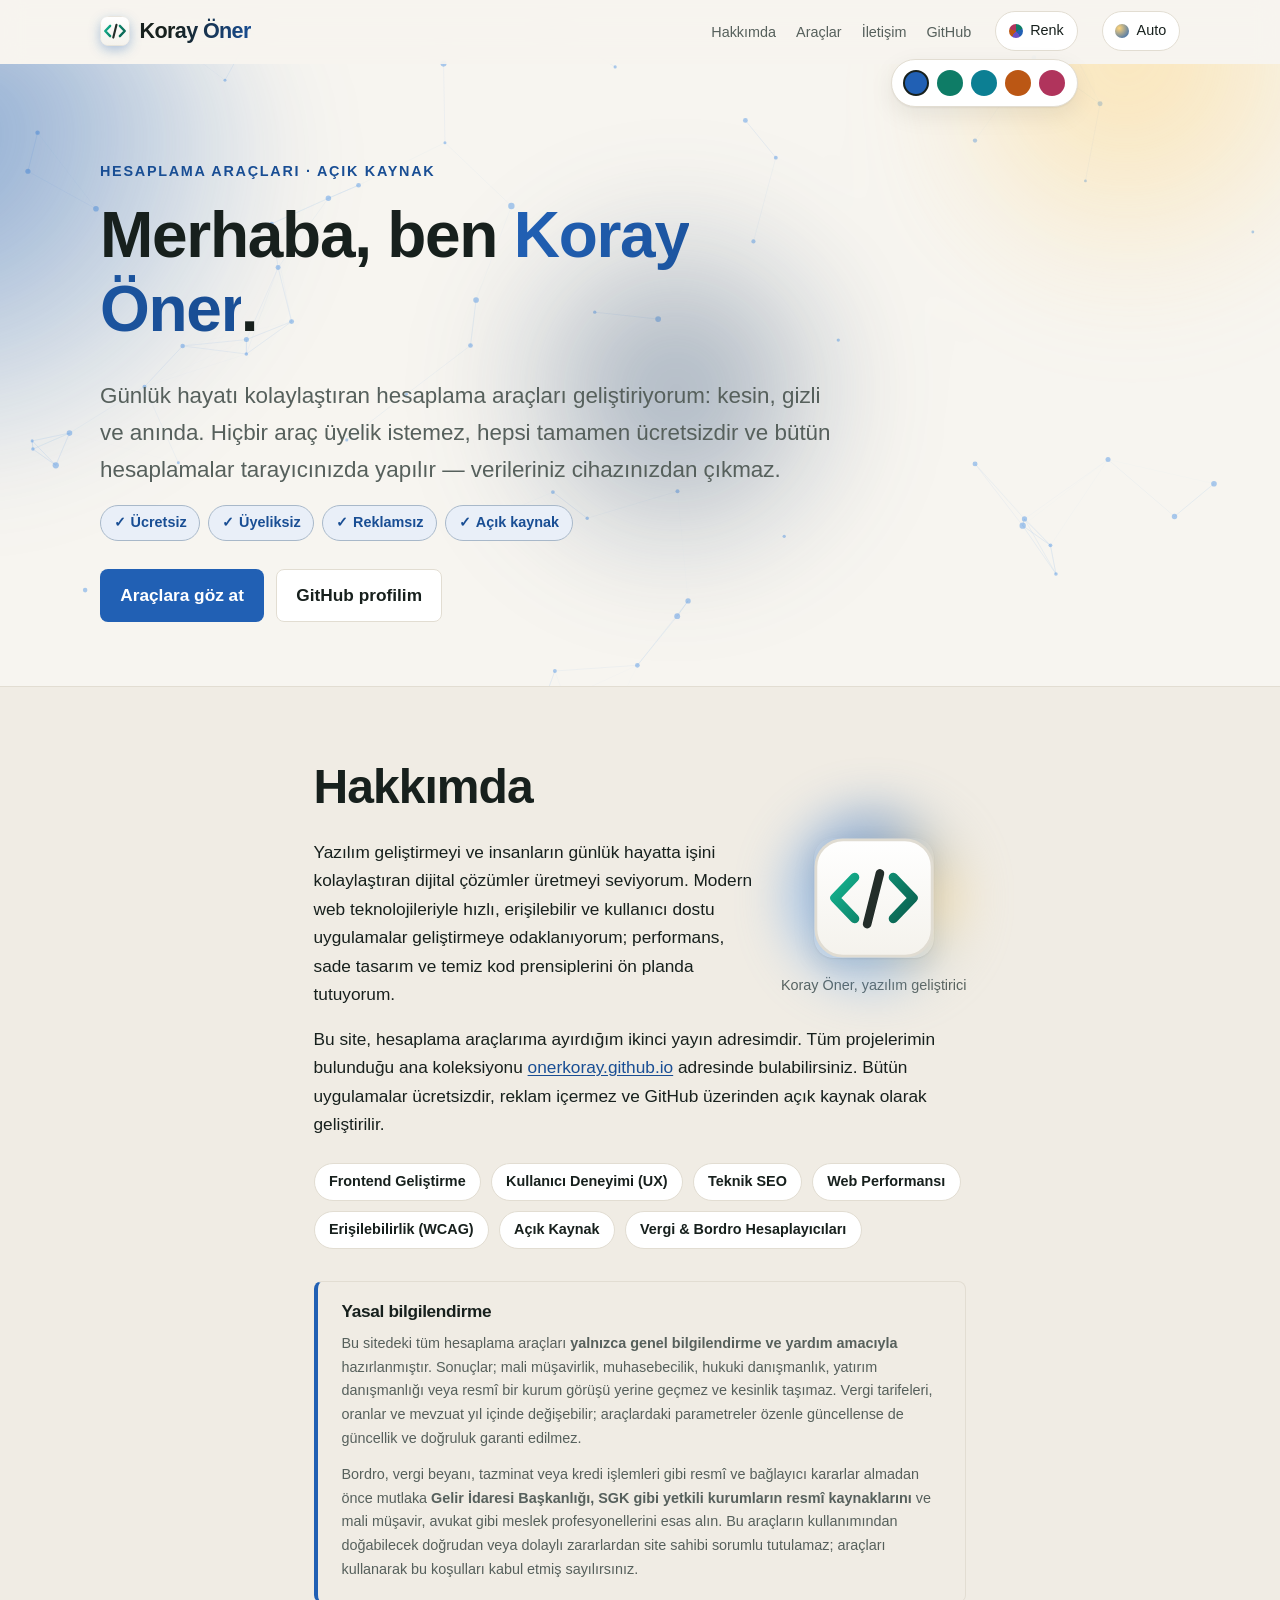
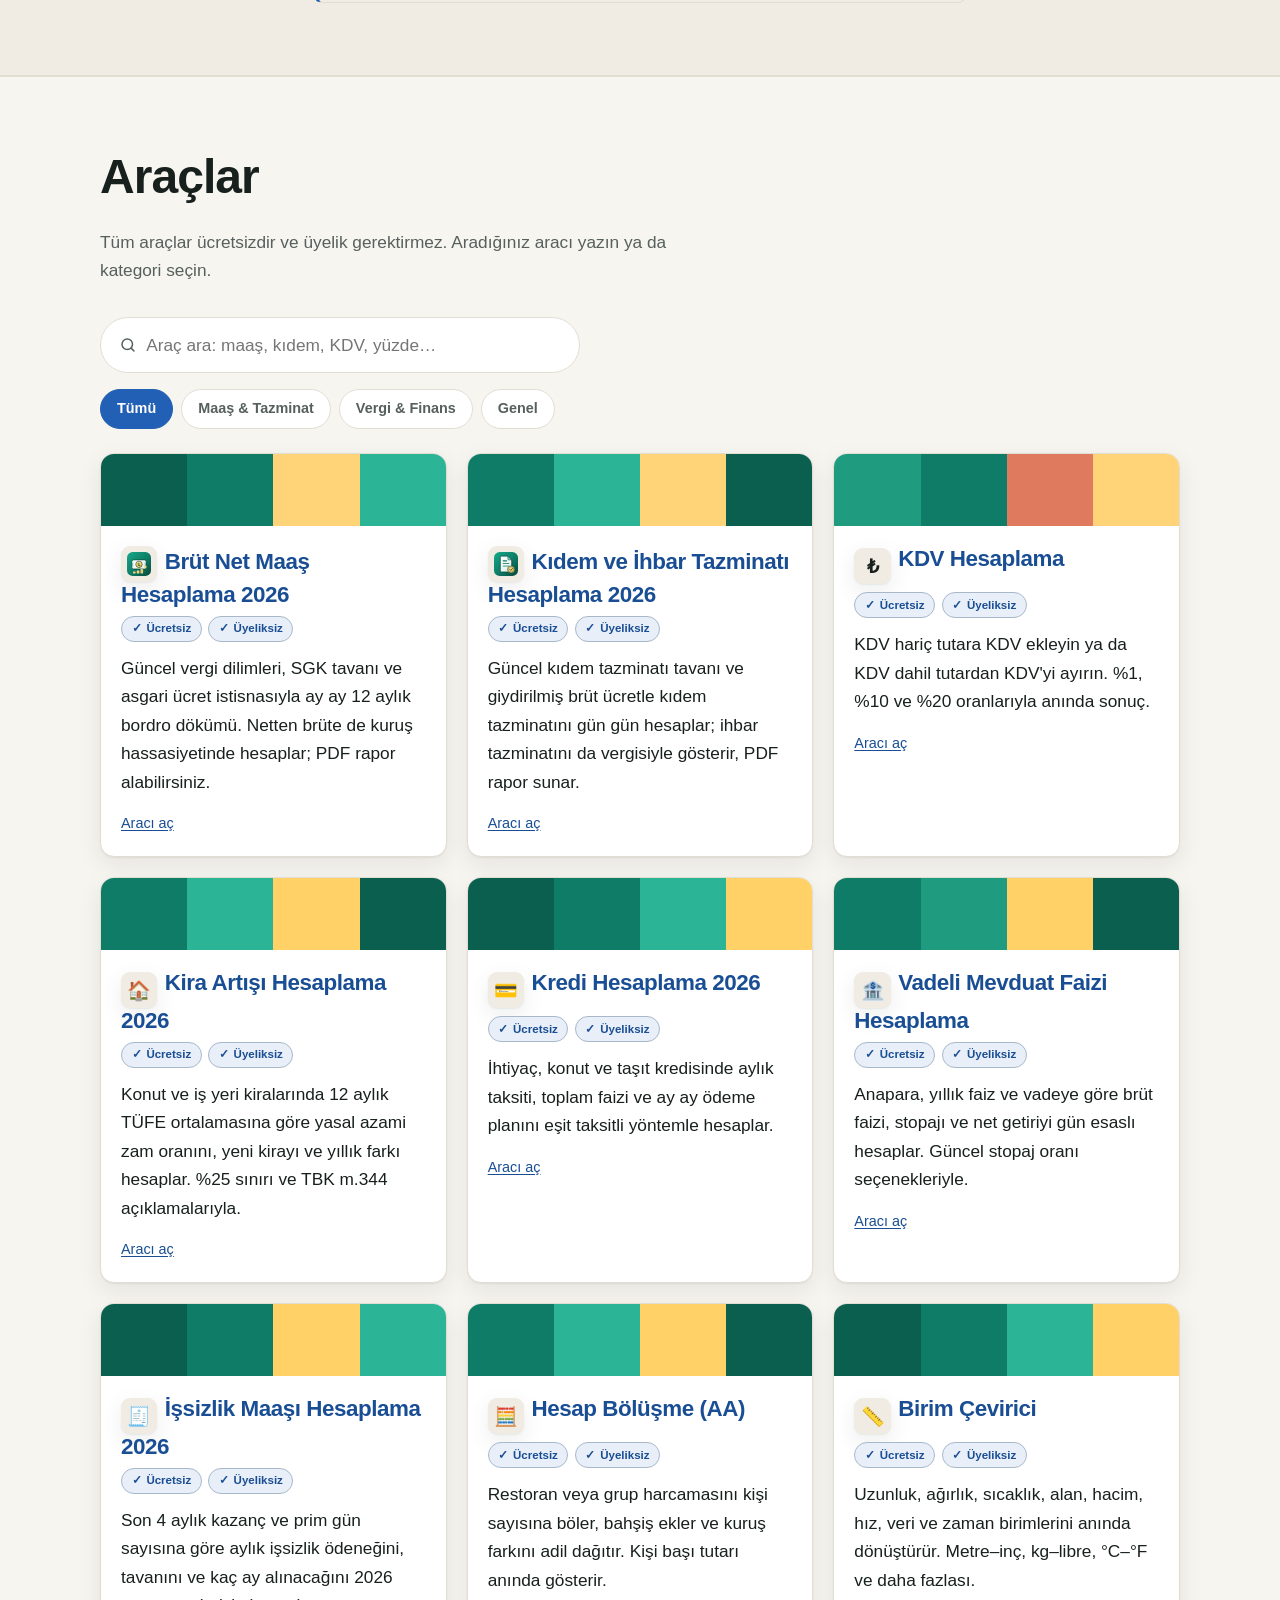
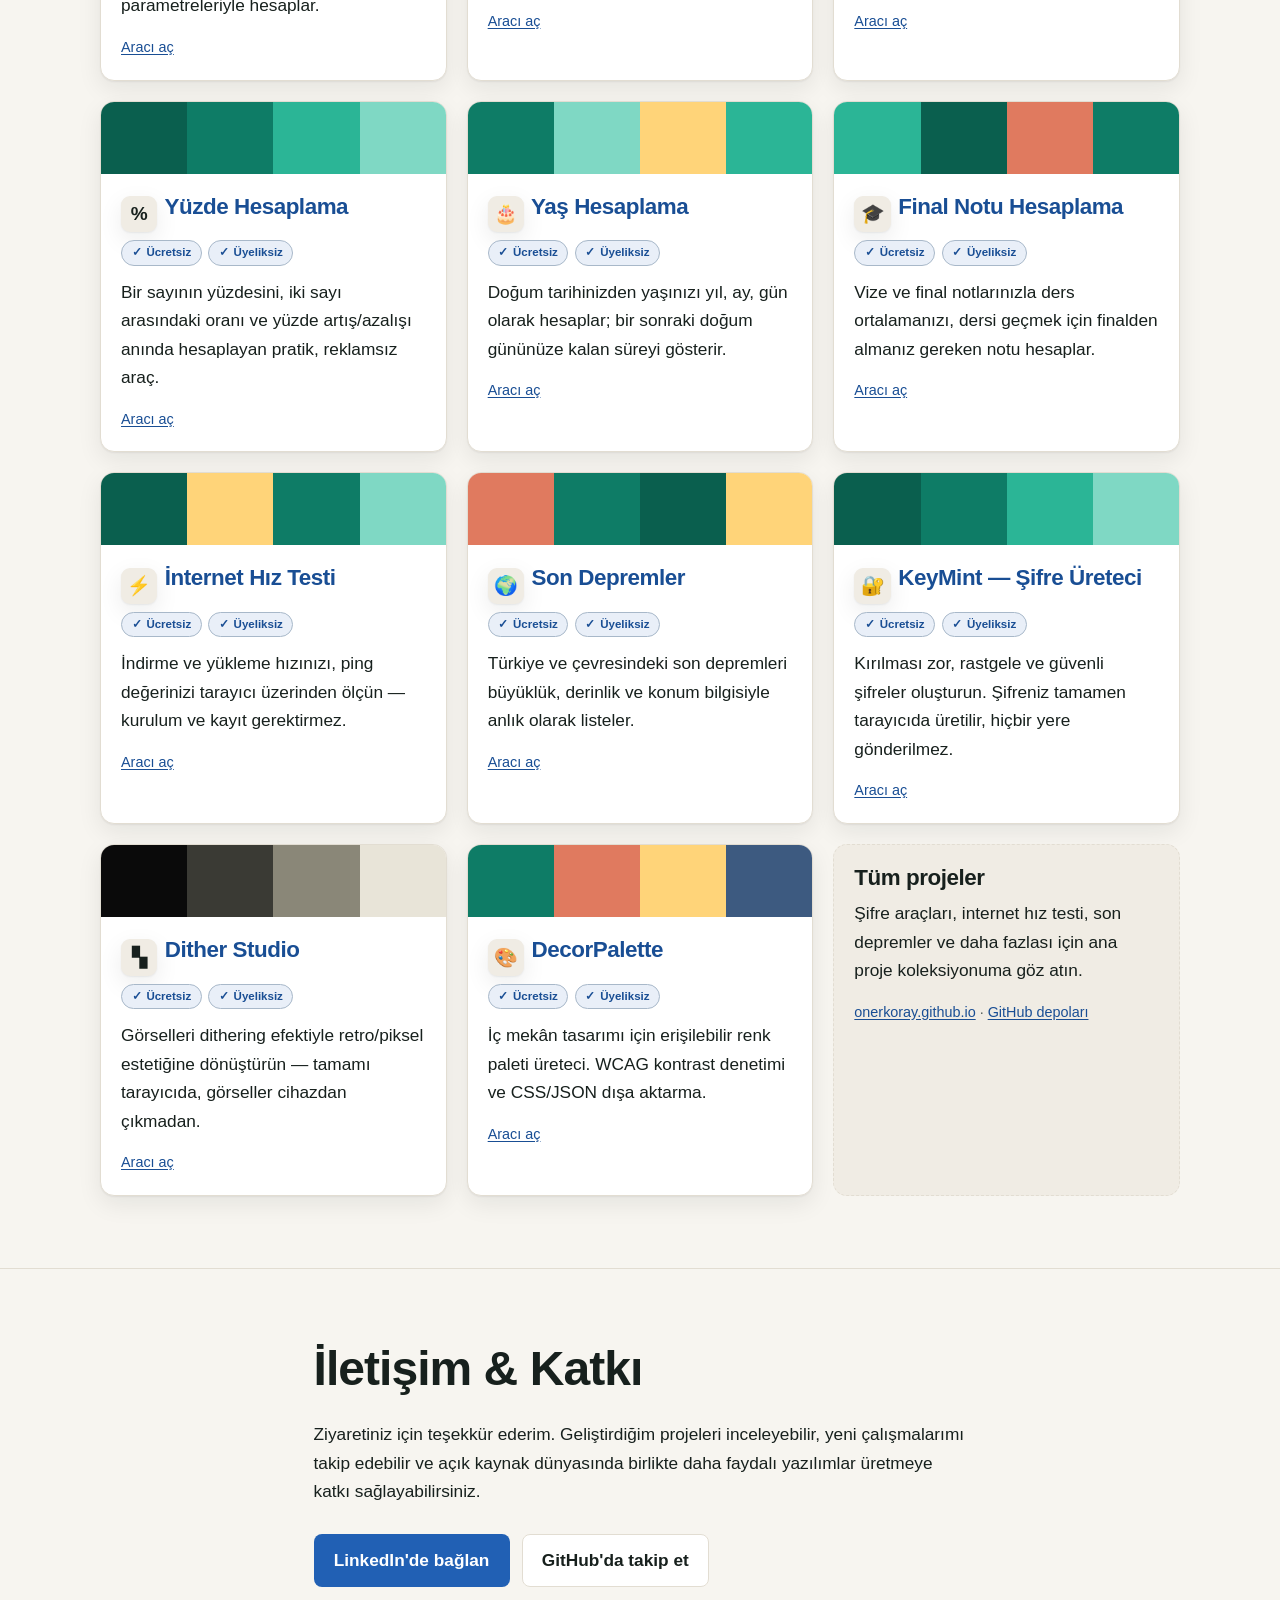
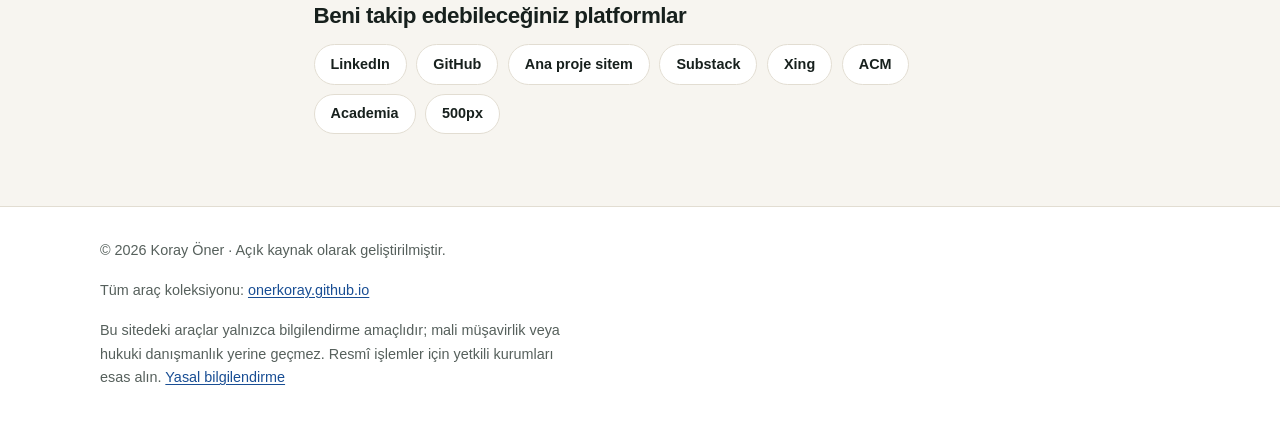
==== index.html @ db49b021 "SEO: canonical'ları birincil siteye yönlendir, sameAs ve çapraz bağlantı ekle" ====
<!DOCTYPE html>
<html lang="tr" data-theme="auto">
<head>
  <!-- Google tag (gtag.js) -->
  <script async src="https://www.googletagmanager.com/gtag/js?id=G-S3QSJJ3FFY"></script>
  <script>
    window.dataLayer = window.dataLayer || [];
    function gtag(){dataLayer.push(arguments);}
    gtag('js', new Date());
    gtag('config', 'G-S3QSJJ3FFY');
  </script>
  <meta charset="UTF-8">
  <meta name="viewport" content="width=device-width, initial-scale=1">
  <title>Koray Öner — Ücretsiz ve Üyeliksiz Hesaplama Araçları</title>
  <meta name="description" content="Koray Öner'in hesaplama araçları: brüt net maaş, kıdem tazminatı, KDV ve yüzde hesaplama. Tamamen ücretsiz, üyelik gerektirmez, reklamsız ve açık kaynak — tüm hesaplamalar tarayıcınızda yapılır.">
  <meta name="author" content="Koray Öner">
  <link rel="author" href="https://github.com/korayoner">
  <meta name="theme-color" content="#0e7c66" media="(prefers-color-scheme: light)">
  <meta name="theme-color" content="#0b0d10" media="(prefers-color-scheme: dark)">
  <meta name="color-scheme" content="light dark">
  <meta name="robots" content="index, follow, max-image-preview:large, max-snippet:-1">
  <link rel="canonical" href="https://onerkoray.github.io/">

  <link rel="icon" href="favicon.ico?v=2" sizes="32x32">
  <link rel="icon" href="favicon.svg?v=2" type="image/svg+xml">
  <link rel="apple-touch-icon" href="apple-touch-icon.png?v=2">

  <meta property="og:type" content="profile">
  <meta property="og:site_name" content="Koray Öner">
  <meta property="og:title" content="Koray Öner — Ücretsiz ve Üyeliksiz Hesaplama Araçları">
  <meta property="og:description" content="Maaş, kıdem tazminatı, KDV ve yüzde hesaplama — ücretsiz, üyeliksiz, reklamsız ve açık kaynak.">
  <meta property="og:url" content="https://korayoner.github.io/">
  <meta property="og:locale" content="tr_TR">
  <meta property="og:image" content="https://korayoner.github.io/images/koray-oner-kapak.png">
  <meta property="og:image:width" content="1200">
  <meta property="og:image:height" content="630">
  <meta property="og:image:alt" content="Koray Öner — ücretsiz açık kaynak web araçları">
  <meta property="profile:first_name" content="Koray">
  <meta property="profile:last_name" content="Öner">
  <meta name="twitter:card" content="summary_large_image">
  <meta name="twitter:title" content="Koray Öner — Ücretsiz Hesaplama Araçları">
  <meta name="twitter:description" content="Brüt net maaş hesaplama ve daha fazlası — ücretsiz, reklamsız, açık kaynak.">
  <meta name="twitter:image" content="https://korayoner.github.io/images/koray-oner-kapak.png">

  <link rel="stylesheet" href="style.css">

  <script type="application/ld+json">
  {
    "@context": "https://schema.org",
    "@graph": [
      {
        "@type": "ProfilePage",
        "@id": "https://korayoner.github.io/#profilepage",
        "url": "https://korayoner.github.io/",
        "name": "Koray Öner — Hesaplama Araçları",
        "inLanguage": "tr",
        "mainEntity": { "@id": "https://korayoner.github.io/#koray-oner" },
        "isPartOf": { "@id": "https://korayoner.github.io/#website" }
      },
      {
        "@type": "WebSite",
        "@id": "https://korayoner.github.io/#website",
        "url": "https://korayoner.github.io/",
        "name": "Koray Öner",
        "inLanguage": "tr",
        "publisher": { "@id": "https://korayoner.github.io/#koray-oner" }
      },
      {
        "@type": "Person",
        "@id": "https://korayoner.github.io/#koray-oner",
        "name": "Koray Öner",
        "url": "https://korayoner.github.io/",
        "jobTitle": "Yazılım Geliştirici",
        "description": "Modern web teknolojileriyle hızlı, erişilebilir ve kullanıcı dostu açık kaynak uygulamalar geliştiren yazılım geliştirici.",
        "image": "https://korayoner.github.io/logo.svg",
        "knowsAbout": ["Frontend geliştirme", "Kullanıcı deneyimi (UX)", "Teknik SEO", "Web performansı", "Web erişilebilirliği (WCAG)", "Açık kaynak yazılım", "HTML", "CSS", "JavaScript"],
        "sameAs": [
          "https://onerkoray.github.io/",
          "https://github.com/korayoner",
          "https://github.com/onerkoray",
          "https://www.linkedin.com/in/korayoner/",
          "https://korayoner.substack.com/",
          "https://substack.com/@korayoner",
          "https://www.xing.com/profile/Koray_Oener015108",
          "https://dl.acm.org/profile/81100070426",
          "https://metu.academia.edu/KorayÖner",
          "https://500px.com/p/korayoner",
          "https://www.reddit.com/user/Affectionate_Fig3049"
        ]
      },
      {
        "@type": "ItemList",
        "@id": "https://korayoner.github.io/#projects",
        "name": "Projeler",
        "itemListElement": [
          {
            "@type": "ListItem",
            "position": 1,
            "item": {
              "@type": "SoftwareApplication",
              "name": "Brüt Net Maaş Hesaplama 2026",
              "url": "https://korayoner.github.io/maas-hesaplama/",
              "applicationCategory": "FinanceApplication",
              "operatingSystem": "Any (web browser)",
              "offers": { "@type": "Offer", "price": "0", "priceCurrency": "TRY" },
              "author": { "@id": "https://korayoner.github.io/#koray-oner" }
            }
          },
          {
            "@type": "ListItem",
            "position": 2,
            "item": {
              "@type": "SoftwareApplication",
              "name": "Kıdem ve İhbar Tazminatı Hesaplama 2026",
              "url": "https://korayoner.github.io/kidem-tazminati-hesaplama/",
              "applicationCategory": "FinanceApplication",
              "operatingSystem": "Any (web browser)",
              "offers": { "@type": "Offer", "price": "0", "priceCurrency": "TRY" },
              "author": { "@id": "https://korayoner.github.io/#koray-oner" }
            }
          }
        ]
      }
    ]
  }
  </script>
</head>
<body>
  <a class="skip-link" href="#main">İçeriğe geç</a>

  <header class="site-header" role="banner">
    <div class="wrap header-inner">
      <a class="brand" href="/" aria-label="Koray Öner ana sayfa">
        <img class="brand-mark" src="logo.svg" width="32" height="32" alt="" aria-hidden="true">
        <span class="brand-name">Koray Öner</span>
      </a>
      <nav class="site-nav" aria-label="Birincil">
        <ul>
          <li><a href="#about">Hakkımda</a></li>
          <li><a href="#projects">Araçlar</a></li>
          <li><a href="#contact">İletişim</a></li>
          <li><a href="https://github.com/korayoner" rel="noopener">GitHub</a></li>
        </ul>
      </nav>      <button class="theme-toggle" type="button" id="themeToggle" aria-label="Temayı değiştir">
        <span class="theme-toggle-icon" aria-hidden="true"></span>
        <span class="theme-toggle-label">Tema</span>
      </button>
    </div>
  </header>

  <main id="main">
    <!-- HERO -->
    <section class="hero" aria-labelledby="hero-title">
      <div class="hero-bg" aria-hidden="true"><span></span><span></span><span></span></div>
      <div class="wrap hero-inner">
        <p class="eyebrow reveal">Hesaplama Araçları · Açık Kaynak</p>
        <h1 id="hero-title" class="reveal" style="--reveal-delay:80ms">Merhaba, ben <span class="accent">Koray Öner</span>.</h1>
        <p class="lede reveal" style="--reveal-delay:160ms">
          Günlük hayatı kolaylaştıran hesaplama araçları geliştiriyorum: kesin, gizli ve anında.
          Hiçbir araç üyelik istemez, hepsi tamamen ücretsizdir ve bütün hesaplamalar
          tarayıcınızda yapılır — verileriniz cihazınızdan çıkmaz.
        </p>
        <ul class="badges reveal" style="--reveal-delay:200ms" aria-label="Site özellikleri">
          <li>Ücretsiz</li>
          <li>Üyeliksiz</li>
          <li>Reklamsız</li>
          <li>Açık kaynak</li>
        </ul>
        <div class="hero-actions reveal" style="--reveal-delay:240ms">
          <a class="btn btn-primary" href="#projects">Araçlara göz at</a>
          <a class="btn btn-ghost" href="https://github.com/korayoner" rel="noopener">GitHub profilim</a>
        </div>
      </div>
    </section>

    <!-- ABOUT / BIO -->
    <section id="about" class="about" aria-labelledby="about-title">
      <div class="wrap prose reveal">
        <h2 id="about-title">Hakkımda</h2>
        <figure class="about-figure">
          <img src="logo.svg" width="120" height="120" alt="Koray Öner logosu" loading="lazy" decoding="async">
          <figcaption>Koray Öner, yazılım geliştirici</figcaption>
        </figure>
        <p>
          Yazılım geliştirmeyi ve insanların günlük hayatta işini kolaylaştıran dijital çözümler
          üretmeyi seviyorum. Modern web teknolojileriyle hızlı, erişilebilir ve kullanıcı dostu
          uygulamalar geliştirmeye odaklanıyorum; performans, sade tasarım ve temiz kod prensiplerini
          ön planda tutuyorum.
        </p>
        <p>
          Bu site, hesaplama araçlarıma ayırdığım ikinci yayın adresimdir. Tüm projelerimin bulunduğu
          ana koleksiyonu <a href="https://onerkoray.github.io/">onerkoray.github.io</a> adresinde
          bulabilirsiniz. Bütün uygulamalar ücretsizdir, reklam içermez ve GitHub üzerinden açık
          kaynak olarak geliştirilir.
        </p>

        <ul class="skills" aria-label="Uzmanlık alanları">
          <li>Frontend Geliştirme</li>
          <li>Kullanıcı Deneyimi (UX)</li>
          <li>Teknik SEO</li>
          <li>Web Performansı</li>
          <li>Erişilebilirlik (WCAG)</li>
          <li>Açık Kaynak</li>
          <li>Vergi &amp; Bordro Hesaplayıcıları</li>
        </ul>

        <div class="legal-note" role="note" aria-label="Yasal bilgilendirme">
          <h3>Yasal bilgilendirme</h3>
          <p>
            Bu sitedeki tüm hesaplama araçları <strong>yalnızca genel bilgilendirme ve yardım
            amacıyla</strong> hazırlanmıştır. Sonuçlar; mali müşavirlik, muhasebecilik, hukuki
            danışmanlık, yatırım danışmanlığı veya resmî bir kurum görüşü yerine geçmez ve kesinlik
            taşımaz. Vergi tarifeleri, oranlar ve mevzuat yıl içinde değişebilir; araçlardaki
            parametreler özenle güncellense de güncellik ve doğruluk garanti edilmez.
          </p>
          <p>
            Bordro, vergi beyanı, tazminat veya kredi işlemleri gibi resmî ve bağlayıcı kararlar
            almadan önce mutlaka <strong>Gelir İdaresi Başkanlığı, SGK gibi yetkili kurumların resmî
            kaynaklarını</strong> ve mali müşavir, avukat gibi meslek profesyonellerini esas alın. Bu
            araçların kullanımından doğabilecek doğrudan veya dolaylı zararlardan site sahibi sorumlu
            tutulamaz; araçları kullanarak bu koşulları kabul etmiş sayılırsınız.
          </p>
        </div>
      </div>
    </section>

    <!-- PROJECTS -->
    <section id="projects" class="projects" aria-labelledby="projects-title">
      <div class="wrap">
        <div class="section-head reveal">
          <h2 id="projects-title">Araçlar</h2>
          <p>Tüm araçlar ücretsizdir ve üyelik gerektirmez. Aradığınız aracı yazın ya da kategori seçin.</p>
        </div>
        <div class="tool-search reveal" role="search">
          <svg viewBox="0 0 24 24" fill="none" stroke="currentColor" stroke-width="2" stroke-linecap="round" aria-hidden="true"><circle cx="11" cy="11" r="7"/><path d="m20 20-3.5-3.5"/></svg>
          <input type="search" id="tool-search-input" placeholder="Araç ara: maaş, kıdem, KDV, yüzde…" aria-label="Araçlarda ara">
        </div>
        <div class="chips reveal" role="group" aria-label="Kategori filtresi">
          <button type="button" class="chip" data-filter="hepsi" aria-pressed="true">Tümü</button>
          <button type="button" class="chip" data-filter="maas" aria-pressed="false">Maaş &amp; Tazminat</button>
          <button type="button" class="chip" data-filter="vergi" aria-pressed="false">Vergi &amp; Finans</button>
          <button type="button" class="chip" data-filter="genel" aria-pressed="false">Genel</button>
        </div>
        <ul class="project-grid">
          <li class="project-card reveal" data-cat="maas" data-tags="maaş brüt net bordro sgk vergi asgari ücret salary">
            <div class="project-swatch" aria-hidden="true">
              <span style="background:#0a5f4e"></span>
              <span style="background:#0e7c66"></span>
              <span style="background:#ffd479"></span>
              <span style="background:#2bb596"></span>
            </div>
            <div class="project-body">
              <h3><span class="logo-badge" aria-hidden="true"><img src="maas-hesaplama/favicon.svg" width="24" height="24" alt=""></span> <a href="maas-hesaplama/">Brüt Net Maaş Hesaplama 2026</a></h3>
              <p class="card-badges" aria-hidden="true"><span>Ücretsiz</span><span>Üyeliksiz</span></p>
              <p>Güncel vergi dilimleri, SGK tavanı ve asgari ücret istisnasıyla ay ay 12 aylık bordro
              dökümü. Netten brüte de kuruş hassasiyetinde hesaplar; PDF rapor alabilirsiniz.</p>
              <p class="project-links"><a href="maas-hesaplama/">Aracı aç</a></p>
            </div>
          </li>
          <li class="project-card reveal" data-cat="maas" data-tags="kıdem ihbar tazminat tavan işten çıkış istifa fesih">
            <div class="project-swatch" aria-hidden="true">
              <span style="background:#0e7c66"></span>
              <span style="background:#2bb596"></span>
              <span style="background:#ffd479"></span>
              <span style="background:#0a5f4e"></span>
            </div>
            <div class="project-body">
              <h3><span class="logo-badge" aria-hidden="true"><img src="kidem-tazminati-hesaplama/favicon.svg" width="24" height="24" alt=""></span> <a href="kidem-tazminati-hesaplama/">Kıdem ve İhbar Tazminatı Hesaplama 2026</a></h3>
              <p class="card-badges" aria-hidden="true"><span>Ücretsiz</span><span>Üyeliksiz</span></p>
              <p>Güncel kıdem tazminatı tavanı ve giydirilmiş brüt ücretle kıdem tazminatını gün gün
              hesaplar; ihbar tazminatını da vergisiyle gösterir, PDF rapor sunar.</p>
              <p class="project-links"><a href="kidem-tazminati-hesaplama/">Aracı aç</a></p>
            </div>
          </li>
          <li class="project-card reveal" data-cat="vergi" data-tags="kdv katma değer vergisi dahil hariç fatura">
            <div class="project-swatch" aria-hidden="true">
              <span style="background:#1f9c80"></span>
              <span style="background:#0e7c66"></span>
              <span style="background:#e07a5f"></span>
              <span style="background:#ffd479"></span>
            </div>
            <div class="project-body">
              <h3><span class="logo-badge" aria-hidden="true">₺</span> <a href="https://onerkoray.github.io/kdv-hesaplama/">KDV Hesaplama</a></h3>
              <p class="card-badges" aria-hidden="true"><span>Ücretsiz</span><span>Üyeliksiz</span></p>
              <p>KDV hariç tutara KDV ekleyin ya da KDV dahil tutardan KDV'yi ayırın. %1, %10 ve %20
              oranlarıyla anında sonuç.</p>
              <p class="project-links"><a href="https://onerkoray.github.io/kdv-hesaplama/">Aracı aç</a></p>
            </div>
          </li>
          <li class="project-card reveal" data-cat="vergi" data-tags="kira artış tüfe zam konut iş yeri ev sahibi kiracı borçlar kanunu">
            <div class="project-swatch" aria-hidden="true">
              <span style="background:#0e7c66"></span>
              <span style="background:#2bb596"></span>
              <span style="background:#ffd166"></span>
              <span style="background:#0a5f4e"></span>
            </div>
            <div class="project-body">
              <h3><span class="logo-badge" aria-hidden="true">🏠</span> <a href="https://onerkoray.github.io/kira-artisi-hesaplama/">Kira Artışı Hesaplama 2026</a></h3>
              <p class="card-badges" aria-hidden="true"><span>Ücretsiz</span><span>Üyeliksiz</span></p>
              <p>Konut ve iş yeri kiralarında 12 aylık TÜFE ortalamasına göre yasal azami zam oranını,
              yeni kirayı ve yıllık farkı hesaplar. %25 sınırı ve TBK m.344 açıklamalarıyla.</p>
              <p class="project-links"><a href="https://onerkoray.github.io/kira-artisi-hesaplama/">Aracı aç</a></p>
            </div>
          </li>
          <li class="project-card reveal" data-cat="vergi" data-tags="kredi taksit ihtiyaç konut taşıt faiz ödeme planı">
            <div class="project-swatch" aria-hidden="true">
              <span style="background:#0a5f4e"></span>
              <span style="background:#0e7c66"></span>
              <span style="background:#2bb596"></span>
              <span style="background:#ffd166"></span>
            </div>
            <div class="project-body">
              <h3><span class="logo-badge" aria-hidden="true">💳</span> <a href="https://onerkoray.github.io/kredi-hesaplama/">Kredi Hesaplama 2026</a></h3>
              <p class="card-badges" aria-hidden="true"><span>Ücretsiz</span><span>Üyeliksiz</span></p>
              <p>İhtiyaç, konut ve taşıt kredisinde aylık taksiti, toplam faizi ve ay ay ödeme planını
              eşit taksitli yöntemle hesaplar.</p>
              <p class="project-links"><a href="https://onerkoray.github.io/kredi-hesaplama/">Aracı aç</a></p>
            </div>
          </li>
          <li class="project-card reveal" data-cat="vergi" data-tags="vadeli mevduat faiz stopaj net getiri banka birikim">
            <div class="project-swatch" aria-hidden="true">
              <span style="background:#0e7c66"></span>
              <span style="background:#1f9c80"></span>
              <span style="background:#ffd166"></span>
              <span style="background:#0a5f4e"></span>
            </div>
            <div class="project-body">
              <h3><span class="logo-badge" aria-hidden="true">🏦</span> <a href="https://onerkoray.github.io/vadeli-mevduat-hesaplama/">Vadeli Mevduat Faizi Hesaplama</a></h3>
              <p class="card-badges" aria-hidden="true"><span>Ücretsiz</span><span>Üyeliksiz</span></p>
              <p>Anapara, yıllık faiz ve vadeye göre brüt faizi, stopajı ve net getiriyi gün esaslı
              hesaplar. Güncel stopaj oranı seçenekleriyle.</p>
              <p class="project-links"><a href="https://onerkoray.github.io/vadeli-mevduat-hesaplama/">Aracı aç</a></p>
            </div>
          </li>
          <li class="project-card reveal" data-cat="maas" data-tags="işsizlik maaşı ödenek işkur işten çıkış prim gün tavan">
            <div class="project-swatch" aria-hidden="true">
              <span style="background:#0a5f4e"></span>
              <span style="background:#0e7c66"></span>
              <span style="background:#ffd166"></span>
              <span style="background:#2bb596"></span>
            </div>
            <div class="project-body">
              <h3><span class="logo-badge" aria-hidden="true">🧾</span> <a href="https://onerkoray.github.io/issizlik-maasi-hesaplama/">İşsizlik Maaşı Hesaplama 2026</a></h3>
              <p class="card-badges" aria-hidden="true"><span>Ücretsiz</span><span>Üyeliksiz</span></p>
              <p>Son 4 aylık kazanç ve prim gün sayısına göre aylık işsizlik ödeneğini, tavanını ve kaç ay
              alınacağını 2026 parametreleriyle hesaplar.</p>
              <p class="project-links"><a href="https://onerkoray.github.io/issizlik-maasi-hesaplama/">Aracı aç</a></p>
            </div>
          </li>
          <li class="project-card reveal" data-cat="genel" data-tags="hesap bölüşme aa bahşiş kişi başı restoran paylaşım">
            <div class="project-swatch" aria-hidden="true">
              <span style="background:#0e7c66"></span>
              <span style="background:#2bb596"></span>
              <span style="background:#ffd166"></span>
              <span style="background:#0a5f4e"></span>
            </div>
            <div class="project-body">
              <h3><span class="logo-badge" aria-hidden="true">🧮</span> <a href="https://onerkoray.github.io/hesap-bolusme/">Hesap Bölüşme (AA)</a></h3>
              <p class="card-badges" aria-hidden="true"><span>Ücretsiz</span><span>Üyeliksiz</span></p>
              <p>Restoran veya grup harcamasını kişi sayısına böler, bahşiş ekler ve kuruş farkını adil
              dağıtır. Kişi başı tutarı anında gösterir.</p>
              <p class="project-links"><a href="https://onerkoray.github.io/hesap-bolusme/">Aracı aç</a></p>
            </div>
          </li>
          <li class="project-card reveal" data-cat="genel" data-tags="birim çevirici dönüştürücü metre inç kilogram libre celsius fahrenheit dönüm">
            <div class="project-swatch" aria-hidden="true">
              <span style="background:#0a5f4e"></span>
              <span style="background:#0e7c66"></span>
              <span style="background:#2bb596"></span>
              <span style="background:#ffd166"></span>
            </div>
            <div class="project-body">
              <h3><span class="logo-badge" aria-hidden="true">📏</span> <a href="https://onerkoray.github.io/birim-cevirici/">Birim Çevirici</a></h3>
              <p class="card-badges" aria-hidden="true"><span>Ücretsiz</span><span>Üyeliksiz</span></p>
              <p>Uzunluk, ağırlık, sıcaklık, alan, hacim, hız, veri ve zaman birimlerini anında dönüştürür.
              Metre–inç, kg–libre, °C–°F ve daha fazlası.</p>
              <p class="project-links"><a href="https://onerkoray.github.io/birim-cevirici/">Aracı aç</a></p>
            </div>
          </li>
          <li class="project-card reveal" data-cat="genel" data-tags="yüzde oran indirim artış azalış zam">
            <div class="project-swatch" aria-hidden="true">
              <span style="background:#0a5f4e"></span>
              <span style="background:#0e7c66"></span>
              <span style="background:#2bb596"></span>
              <span style="background:#7fd8c4"></span>
            </div>
            <div class="project-body">
              <h3><span class="logo-badge" aria-hidden="true">%</span> <a href="https://onerkoray.github.io/yuzde-hesaplama/">Yüzde Hesaplama</a></h3>
              <p class="card-badges" aria-hidden="true"><span>Ücretsiz</span><span>Üyeliksiz</span></p>
              <p>Bir sayının yüzdesini, iki sayı arasındaki oranı ve yüzde artış/azalışı anında
              hesaplayan pratik, reklamsız araç.</p>
              <p class="project-links"><a href="https://onerkoray.github.io/yuzde-hesaplama/">Aracı aç</a></p>
            </div>
          </li>
          <li class="project-card reveal" data-cat="genel" data-tags="yaş doğum tarihi kaç yaşındayım gün ay yıl burç">
            <div class="project-swatch" aria-hidden="true">
              <span style="background:#0e7c66"></span>
              <span style="background:#7fd8c4"></span>
              <span style="background:#ffd479"></span>
              <span style="background:#2bb596"></span>
            </div>
            <div class="project-body">
              <h3><span class="logo-badge" aria-hidden="true">🎂</span> <a href="https://onerkoray.github.io/yas-hesaplama/">Yaş Hesaplama</a></h3>
              <p class="card-badges" aria-hidden="true"><span>Ücretsiz</span><span>Üyeliksiz</span></p>
              <p>Doğum tarihinizden yaşınızı yıl, ay, gün olarak hesaplar; bir sonraki doğum gününüze
              kalan süreyi gösterir.</p>
              <p class="project-links"><a href="https://onerkoray.github.io/yas-hesaplama/">Aracı aç</a></p>
            </div>
          </li>
          <li class="project-card reveal" data-cat="genel" data-tags="final notu vize ortalama geçme notu sınav okul üniversite">
            <div class="project-swatch" aria-hidden="true">
              <span style="background:#2bb596"></span>
              <span style="background:#0a5f4e"></span>
              <span style="background:#e07a5f"></span>
              <span style="background:#0e7c66"></span>
            </div>
            <div class="project-body">
              <h3><span class="logo-badge" aria-hidden="true">🎓</span> <a href="https://onerkoray.github.io/final-notu-hesaplama/">Final Notu Hesaplama</a></h3>
              <p class="card-badges" aria-hidden="true"><span>Ücretsiz</span><span>Üyeliksiz</span></p>
              <p>Vize ve final notlarınızla ders ortalamanızı, dersi geçmek için finalden almanız
              gereken notu hesaplar.</p>
              <p class="project-links"><a href="https://onerkoray.github.io/final-notu-hesaplama/">Aracı aç</a></p>
            </div>
          </li>
          <li class="project-card reveal" data-cat="genel" data-tags="internet hız testi indirme yükleme ping speed test">
            <div class="project-swatch" aria-hidden="true">
              <span style="background:#0a5f4e"></span>
              <span style="background:#ffd479"></span>
              <span style="background:#0e7c66"></span>
              <span style="background:#7fd8c4"></span>
            </div>
            <div class="project-body">
              <h3><span class="logo-badge" aria-hidden="true">⚡</span> <a href="https://onerkoray.github.io/internet-hiz-testi/">İnternet Hız Testi</a></h3>
              <p class="card-badges" aria-hidden="true"><span>Ücretsiz</span><span>Üyeliksiz</span></p>
              <p>İndirme ve yükleme hızınızı, ping değerinizi tarayıcı üzerinden ölçün — kurulum ve
              kayıt gerektirmez.</p>
              <p class="project-links"><a href="https://onerkoray.github.io/internet-hiz-testi/">Aracı aç</a></p>
            </div>
          </li>
          <li class="project-card reveal" data-cat="genel" data-tags="deprem son depremler kandilli afad büyüklük">
            <div class="project-swatch" aria-hidden="true">
              <span style="background:#e07a5f"></span>
              <span style="background:#0e7c66"></span>
              <span style="background:#0a5f4e"></span>
              <span style="background:#ffd479"></span>
            </div>
            <div class="project-body">
              <h3><span class="logo-badge" aria-hidden="true">🌍</span> <a href="https://onerkoray.github.io/son-depremler/">Son Depremler</a></h3>
              <p class="card-badges" aria-hidden="true"><span>Ücretsiz</span><span>Üyeliksiz</span></p>
              <p>Türkiye ve çevresindeki son depremleri büyüklük, derinlik ve konum bilgisiyle anlık
              olarak listeler.</p>
              <p class="project-links"><a href="https://onerkoray.github.io/son-depremler/">Aracı aç</a></p>
            </div>
          </li>
          <li class="project-card reveal" data-cat="genel" data-tags="şifre parola güvenlik üreteç password keymint">
            <div class="project-swatch" aria-hidden="true">
              <span style="background:#0a5f4e"></span>
              <span style="background:#0e7c66"></span>
              <span style="background:#2bb596"></span>
              <span style="background:#7fd8c4"></span>
            </div>
            <div class="project-body">
              <h3><span class="logo-badge" aria-hidden="true">🔐</span> <a href="https://onerkoray.github.io/keymint/">KeyMint — Şifre Üreteci</a></h3>
              <p class="card-badges" aria-hidden="true"><span>Ücretsiz</span><span>Üyeliksiz</span></p>
              <p>Kırılması zor, rastgele ve güvenli şifreler oluşturun. Şifreniz tamamen tarayıcıda
              üretilir, hiçbir yere gönderilmez.</p>
              <p class="project-links"><a href="https://onerkoray.github.io/keymint/">Aracı aç</a></p>
            </div>
          </li>
          <li class="project-card reveal" data-cat="genel" data-tags="dither piksel retro görsel efekt tasarım">
            <div class="project-swatch" aria-hidden="true">
              <span style="background:#0a0a0a"></span>
              <span style="background:#3a3a34"></span>
              <span style="background:#8a8778"></span>
              <span style="background:#e8e4d8"></span>
            </div>
            <div class="project-body">
              <h3><span class="logo-badge" aria-hidden="true">▚</span> <a href="https://onerkoray.github.io/dither-studio/">Dither Studio</a></h3>
              <p class="card-badges" aria-hidden="true"><span>Ücretsiz</span><span>Üyeliksiz</span></p>
              <p>Görselleri dithering efektiyle retro/piksel estetiğine dönüştürün — tamamı tarayıcıda,
              görseller cihazdan çıkmadan.</p>
              <p class="project-links"><a href="https://onerkoray.github.io/dither-studio/">Aracı aç</a></p>
            </div>
          </li>
          <li class="project-card reveal" data-cat="genel" data-tags="renk paleti dekorasyon tasarım wcag">
            <div class="project-swatch" aria-hidden="true">
              <span style="background:#0e7c66"></span>
              <span style="background:#e07a5f"></span>
              <span style="background:#ffd479"></span>
              <span style="background:#3d5a80"></span>
            </div>
            <div class="project-body">
              <h3><span class="logo-badge" aria-hidden="true">🎨</span> <a href="https://onerkoray.github.io/decorpalette/">DecorPalette</a></h3>
              <p class="card-badges" aria-hidden="true"><span>Ücretsiz</span><span>Üyeliksiz</span></p>
              <p>İç mekân tasarımı için erişilebilir renk paleti üreteci. WCAG kontrast denetimi ve
              CSS/JSON dışa aktarma.</p>
              <p class="project-links"><a href="https://onerkoray.github.io/decorpalette/">Aracı aç</a></p>
            </div>
          </li>
          <li class="project-card project-card--soon reveal" data-cat="genel" data-tags="şifre hız testi deprem koleksiyon tüm projeler">
            <div class="project-body">
              <h3>Tüm projeler</h3>
              <p>Şifre araçları, internet hız testi, son depremler ve daha fazlası için ana proje
              koleksiyonuma göz atın.</p>
              <p class="project-links"><a href="https://onerkoray.github.io/">onerkoray.github.io</a> · <a href="https://github.com/korayoner?tab=repositories" rel="noopener">GitHub depoları</a></p>
            </div>
          </li>
        </ul>
        <p class="no-results" id="no-results" hidden>Aramanızla eşleşen araç bulunamadı. Farklı bir anahtar kelime deneyin.</p>
      </div>
    </section>

    <!-- CONTACT -->
    <section id="contact" class="contact" aria-labelledby="contact-title">
      <div class="wrap prose reveal">
        <h2 id="contact-title">İletişim & Katkı</h2>
        <p>
          Ziyaretiniz için teşekkür ederim. Geliştirdiğim projeleri inceleyebilir, yeni çalışmalarımı
          takip edebilir ve açık kaynak dünyasında birlikte daha faydalı yazılımlar üretmeye katkı
          sağlayabilirsiniz.
        </p>
        <p class="hero-actions">
          <a class="btn btn-primary" href="https://www.linkedin.com/in/korayoner/" rel="noopener">LinkedIn'de bağlan</a>
          <a class="btn btn-ghost" href="https://github.com/korayoner" rel="noopener">GitHub'da takip et</a>
        </p>

        <h3>Beni takip edebileceğiniz platformlar</h3>
        <ul class="social-list" aria-label="Sosyal medya ve profesyonel profiller">
          <li><a href="https://www.linkedin.com/in/korayoner/" rel="noopener me">LinkedIn</a></li>
          <li><a href="https://github.com/korayoner" rel="noopener me">GitHub</a></li>
          <li><a href="https://onerkoray.github.io/" rel="me">Ana proje sitem</a></li>
          <li><a href="https://korayoner.substack.com/" rel="noopener me">Substack</a></li>
          <li><a href="https://www.xing.com/profile/Koray_Oener015108" rel="noopener me">Xing</a></li>
          <li><a href="https://dl.acm.org/profile/81100070426" rel="noopener me">ACM</a></li>
          <li><a href="https://metu.academia.edu/KorayÖner" rel="noopener me">Academia</a></li>
          <li><a href="https://500px.com/p/korayoner" rel="noopener me">500px</a></li>
        </ul>
      </div>
    </section>
  </main>

  <footer class="site-footer" role="contentinfo">
    <div class="wrap footer-legal">
      <p class="muted">© <span id="year">2026</span> Koray Öner · Açık kaynak olarak geliştirilmiştir.</p>
      <p class="muted">Tüm araç koleksiyonu: <a href="https://onerkoray.github.io/" rel="me">onerkoray.github.io</a></p>
      <p class="muted footer-disclaimer">Bu sitedeki araçlar yalnızca bilgilendirme amaçlıdır; mali müşavirlik veya hukuki danışmanlık yerine geçmez. Resmî işlemler için yetkili kurumları esas alın. <a href="#about">Yasal bilgilendirme</a></p>
    </div>
  </footer>

  <script src="script.js" defer></script>
  <script src="/bg-network.js" defer></script>
</body>
</html>
---- style.css ----
/* =========================================================================
   Koray Öner — kişisel sayfa · style.css
   ========================================================================= */
:root {
  color-scheme: light dark;
  /* Renk paleti: --accent* değişkenleri data-accent ile değiştirilebilir (varsayılan: mavi) */
  --accent: #2160b4; --accent-strong: #194e94;
  --accent-bright: #5b9be6; --accent-bright-2: #3f87d9; --accent-glow: #8ec1f2;
  --brand: var(--accent); --brand-strong: var(--accent-strong); --brand-contrast: #fff;
  --bg: #f7f5f0; --surface: #fff; --surface-2: #f0ece4; --border: #e2ddd2;
  --text: #17201d; --text-muted: #56605c; --focus: var(--accent);
  --radius-sm: 8px; --radius: 14px;
  --shadow: 0 1px 2px rgba(16,24,20,.06), 0 8px 24px rgba(16,24,20,.08);
  --step--1: clamp(.82rem,.78rem + .2vw,.9rem);
  --step-0: clamp(1rem,.95rem + .25vw,1.08rem);
  --step-1: clamp(1.2rem,1.1rem + .5vw,1.4rem);
  --step-2: clamp(1.5rem,1.3rem + 1vw,2rem);
  --step-3: clamp(2rem,1.6rem + 2vw,3rem);
  --step-4: clamp(2.5rem,1.9rem + 3vw,4rem);
  --wrap: 1080px;
}
@media (prefers-color-scheme: dark) {
  :root[data-theme="auto"] {
    --bg: #0b0d10; --surface: #14181d; --surface-2: #1b2027; --border: #2a313a;
    --text: #eef1f4; --text-muted: #a4adb6;
    --brand: var(--accent-bright); --brand-strong: var(--accent-bright-2); --focus: var(--accent-glow);
    --shadow: 0 1px 2px rgba(0,0,0,.4), 0 10px 30px rgba(0,0,0,.5);
  }
}
:root[data-theme="dark"] {
  --bg: #0b0d10; --surface: #14181d; --surface-2: #1b2027; --border: #2a313a;
  --text: #eef1f4; --text-muted: #a4adb6;
  --brand: var(--accent-bright); --brand-strong: var(--accent-bright-2); --focus: var(--accent-glow);
  --shadow: 0 1px 2px rgba(0,0,0,.4), 0 10px 30px rgba(0,0,0,.5);
}

/* ---- Seçilebilir renk paletleri ---- */
:root[data-accent="yesil"]     { --accent:#0e7c66; --accent-strong:#0a5f4e; --accent-bright:#2bb596; --accent-bright-2:#1f9c80; --accent-glow:#4fd3b4; }
:root[data-accent="camgobegi"] { --accent:#0c7f93; --accent-strong:#0a6273; --accent-bright:#3fb9cf; --accent-bright-2:#2aa3ba; --accent-glow:#7fd6e6; }
:root[data-accent="turuncu"] { --accent:#bb5714; --accent-strong:#9a4610; --accent-bright:#e8905a; --accent-bright-2:#d97b3f; --accent-glow:#f3b98e; }
:root[data-accent="gul"]     { --accent:#b0345c; --accent-strong:#92294b; --accent-bright:#e07399; --accent-bright-2:#d15a85; --accent-glow:#eda6c0; }

*, *::before, *::after { box-sizing: border-box; }
html { scroll-behavior: smooth; -webkit-text-size-adjust: 100%; }
body {
  margin: 0; background: var(--bg); color: var(--text);
  font-family: -apple-system, BlinkMacSystemFont, "Segoe UI", Roboto, Helvetica, Arial, sans-serif;
  font-size: var(--step-0); line-height: 1.65; -webkit-font-smoothing: antialiased;
}
h1, h2, h3 { line-height: 1.15; letter-spacing: -.02em; margin: 0 0 .5em; }
h1 { font-size: var(--step-4); }
h2 { font-size: var(--step-3); }
h3 { font-size: var(--step-1); }
p { margin: 0 0 1rem; }
a { color: var(--brand-strong); text-underline-offset: 2px; }
a:hover { color: var(--brand); }
.wrap { width: min(100% - 2.5rem, var(--wrap)); margin-inline: auto; }

:focus-visible { outline: 3px solid var(--focus); outline-offset: 2px; border-radius: 4px; }
.skip-link {
  position: absolute; left: .75rem; top: -3rem; background: var(--brand); color: #fff;
  padding: .6rem 1rem; border-radius: var(--radius-sm); z-index: 100; transition: top .15s ease;
}
.skip-link:focus { top: .75rem; }

.btn {
  display: inline-flex; align-items: center; gap: .5rem; font: inherit; font-weight: 600;
  cursor: pointer; padding: .7rem 1.2rem; border-radius: var(--radius-sm);
  border: 1px solid transparent; text-decoration: none; transition: background .15s, border-color .15s, transform .12s;
}
.btn:active { transform: translateY(1px); }
.btn-primary { background: var(--brand); color: var(--brand-contrast); }
.btn-primary:hover { background: var(--brand-strong); color: #fff; }
.btn-ghost { background: var(--surface); color: var(--text); border-color: var(--border); }
.btn-ghost:hover { border-color: var(--brand); color: var(--brand-strong); }

.site-header {
  position: sticky; top: 0; z-index: 50; border-bottom: 1px solid transparent;
  background: color-mix(in srgb, var(--bg) 82%, transparent);
  backdrop-filter: saturate(180%) blur(12px);
  transition: border-color .25s ease, box-shadow .25s ease;
}
.site-header.is-scrolled { border-bottom-color: var(--border); box-shadow: 0 6px 24px rgba(16,24,20,.06); }
.header-inner { display: flex; align-items: center; gap: 1.5rem; padding: .7rem 0; }
.brand { display: inline-flex; align-items: center; gap: .6rem; color: var(--text); text-decoration: none; font-weight: 700; }
.brand-mark {
  display: block; inline-size: 30px; block-size: 30px; border-radius: 9px;
  box-shadow: 0 4px 12px color-mix(in srgb, var(--brand) 35%, transparent);
  transition: transform .35s cubic-bezier(.34,1.56,.64,1);
}
.brand:hover .brand-mark { transform: rotate(-8deg) scale(1.08); }
.brand-name {
  font-size: 1.35rem; font-weight: 800; letter-spacing: -.03em; white-space: nowrap;
  background: linear-gradient(92deg, var(--text) 30%, var(--brand-strong));
  -webkit-background-clip: text; background-clip: text; color: transparent;
}
.site-nav { margin-left: auto; }
.site-nav ul { display: flex; gap: 1.25rem; list-style: none; margin: 0; padding: 0; }
.site-nav a { color: var(--text-muted); text-decoration: none; font-weight: 500; font-size: var(--step--1); }
.site-nav a:hover { color: var(--text); }
.theme-toggle {
  display: inline-flex; align-items: center; gap: .45rem; background: var(--surface);
  border: 1px solid var(--border); color: var(--text); border-radius: 999px;
  padding: .45rem .8rem; cursor: pointer; font: inherit; font-size: var(--step--1);
}
.theme-toggle:hover { border-color: var(--brand); }
.theme-toggle-icon { width: 14px; height: 14px; border-radius: 50%; background: radial-gradient(circle at 30% 30%, #ffd479, var(--brand)); }

section { padding: clamp(2.5rem,1.5rem + 4vw,4.5rem) 0; }
.hero { position: relative; overflow: hidden; padding: clamp(3rem,2rem + 6vw,6rem) 0 clamp(2rem,1rem + 4vw,4rem); }
.hero-inner { position: relative; z-index: 1; }
/* Animasyonlu, hareketli gradient "blob"lar */
.hero-bg { position: absolute; inset: -20% -10% auto; height: 140%; z-index: 0; pointer-events: none; filter: blur(60px); opacity: .55; }
.hero-bg span { position: absolute; display: block; border-radius: 50%; mix-blend-mode: multiply; will-change: transform; }
.hero-bg span:nth-child(1) { width: 42vw; max-width: 520px; aspect-ratio: 1; left: -6%; top: 4%; background: radial-gradient(circle at 30% 30%, var(--brand), transparent 70%); animation: floatA 18s ease-in-out infinite; }
.hero-bg span:nth-child(2) { width: 34vw; max-width: 420px; aspect-ratio: 1; right: 2%; top: -6%; background: radial-gradient(circle at 40% 40%, #ffd479, transparent 70%); animation: floatB 22s ease-in-out infinite; }
.hero-bg span:nth-child(3) { width: 30vw; max-width: 380px; aspect-ratio: 1; left: 40%; top: 30%; background: radial-gradient(circle at 50% 50%, #3d5a80, transparent 70%); animation: floatC 26s ease-in-out infinite; }
:root[data-theme="dark"] .hero-bg { opacity: .4; }
:root[data-theme="dark"] .hero-bg span { mix-blend-mode: screen; }
@media (prefers-color-scheme: dark) {
  :root[data-theme="auto"] .hero-bg { opacity: .4; }
  :root[data-theme="auto"] .hero-bg span { mix-blend-mode: screen; }
}
@keyframes floatA { 0%,100%{ transform: translate(0,0) scale(1);} 50%{ transform: translate(6%,4%) scale(1.12);} }
@keyframes floatB { 0%,100%{ transform: translate(0,0) scale(1);} 50%{ transform: translate(-5%,6%) scale(1.08);} }
@keyframes floatC { 0%,100%{ transform: translate(0,0) scale(1);} 50%{ transform: translate(4%,-5%) scale(1.15);} }
/* Hero başlığındaki vurgulu isim */
.hero h1 .accent {
  background: linear-gradient(100deg, var(--brand) 0%, var(--brand-strong) 40%, var(--brand) 80%);
  background-size: 220% 100%; -webkit-background-clip: text; background-clip: text; color: transparent;
  animation: shimmer 6s ease-in-out infinite;
}
@keyframes shimmer { 0%,100%{ background-position: 0% 50%; } 50%{ background-position: 100% 50%; } }
.eyebrow { text-transform: uppercase; letter-spacing: .12em; font-size: var(--step--1); font-weight: 700; color: var(--brand-strong); margin-bottom: 1rem; }
.tool-logo { display: block; width: clamp(52px, 8vw, 64px); height: auto; border-radius: 14px; box-shadow: var(--shadow); margin-bottom: 1rem; }
.hero h1 { max-width: 18ch; }
.lede { font-size: var(--step-1); color: var(--text-muted); max-width: 60ch; }
.hero-actions { display: flex; flex-wrap: wrap; gap: .75rem; margin-top: 1.75rem; }

.about { background: var(--surface-2); border-block: 1px solid var(--border); }
.prose { max-width: 68ch; margin-inline: auto; }
.skills { display: flex; flex-wrap: wrap; gap: .6rem; list-style: none; margin: 1.5rem 0 0; padding: 0; }
.skills li { background: var(--surface); border: 1px solid var(--border); border-radius: 999px; padding: .4rem .9rem; font-size: var(--step--1); font-weight: 600; transition: transform .2s ease, border-color .2s ease, color .2s ease, background .2s ease; cursor: default; }
.skills li:hover { transform: translateY(-3px); border-color: var(--brand); color: var(--brand-strong); background: color-mix(in srgb, var(--brand) 8%, var(--surface)); }

.section-head { max-width: 60ch; margin-bottom: 2rem; }
.section-head p { color: var(--text-muted); margin: 0; }
.project-grid { list-style: none; margin: 0; padding: 0; display: grid; gap: 1.25rem; grid-template-columns: repeat(auto-fit, minmax(280px, 1fr)); }
.project-card { position: relative; background: var(--surface); border: 1px solid var(--border); border-radius: var(--radius); overflow: hidden; box-shadow: var(--shadow); display: flex; flex-direction: column; transition: transform .3s cubic-bezier(.34,1.4,.64,1), box-shadow .3s ease, border-color .3s ease; }
.project-card:hover { transform: translateY(-6px); border-color: color-mix(in srgb, var(--brand) 45%, var(--border)); box-shadow: 0 2px 6px rgba(16,24,20,.08), 0 20px 40px rgba(16,24,20,.14); }
.project-swatch { display: flex; block-size: 72px; }
.project-swatch span { flex: 1; transition: flex .35s ease; }
.project-card:hover .project-swatch span:nth-child(1) { flex: 1.8; }
.project-body h3 a { position: relative; transition: color .2s ease; }
.project-card:hover .project-body h3 a { color: var(--brand-strong); }
.project-body { padding: 1.25rem; }
.project-body h3 { margin-bottom: .5rem; }
.logo-badge { display: inline-flex; align-items: center; justify-content: center; width: 1.9em; height: 1.9em; margin-right: .1em; border-radius: 9px; background: var(--surface-2, #eef2f1); font-size: .85em; line-height: 1; vertical-align: -.35em; box-shadow: var(--shadow); }
.project-body h3 a { text-decoration: none; }
.project-links { color: var(--text-muted); font-size: var(--step--1); margin-bottom: 0; }
.project-card--soon { border-style: dashed; box-shadow: none; background: var(--surface-2); }

.about-figure { float: right; margin: 0 0 1rem 1.5rem; text-align: center; position: relative; }
.about-figure img { border-radius: 20px; box-shadow: var(--shadow); position: relative; z-index: 1; }
/* Logonun arkasında dönen, renk değiştiren yumuşak hale */
.about-figure::before {
  content: ""; position: absolute; top: 60px; left: 50%;
  width: 172px; height: 172px; transform: translate(-50%, -50%);
  z-index: 0; border-radius: 50%; pointer-events: none;
  background: conic-gradient(from 0deg, var(--brand), #ffd479, var(--accent-bright), #5b9be6, var(--brand));
  filter: blur(26px); opacity: .5;
  animation: aboutHalo 9s linear infinite;
}
@keyframes aboutHalo { to { transform: translate(-50%, -50%) rotate(360deg); } }
.about-figure figcaption { font-size: var(--step--1); color: var(--text-muted); margin-top: .5rem; }
@media (max-width: 560px) { .about-figure { float: none; margin: 0 auto 1.5rem; } }

.social-list { display: flex; flex-wrap: wrap; gap: .6rem; list-style: none; margin: 1rem 0 0; padding: 0; }
.social-list a {
  display: inline-flex; align-items: center; background: var(--surface); border: 1px solid var(--border);
  border-radius: 999px; padding: .45rem 1rem; text-decoration: none; color: var(--text);
  font-size: var(--step--1); font-weight: 600; transition: border-color .15s, color .15s;
}
.social-list a:hover { border-color: var(--brand); color: var(--brand-strong); }

.site-footer { background: var(--surface); border-top: 1px solid var(--border); padding-block: 2rem; }
.muted { color: var(--text-muted); font-size: var(--step--1); }

/* Scroll ile ortaya çıkma animasyonu */
.reveal { opacity: 0; transform: translateY(24px); transition: opacity .7s ease, transform .7s cubic-bezier(.22,1,.36,1); transition-delay: var(--reveal-delay, 0ms); }
.reveal.is-visible { opacity: 1; transform: none; }
.project-grid .project-card:nth-child(3n+2) { --reveal-delay: 90ms; }
.project-grid .project-card:nth-child(3n+3) { --reveal-delay: 180ms; }

@media (prefers-reduced-motion: reduce) {
  html { scroll-behavior: auto; }
  *, *::before, *::after { animation-duration: .001ms !important; animation-iteration-count: 1 !important; transition-duration: .001ms !important; }
  .reveal { opacity: 1 !important; transform: none !important; }
  .hero-bg { display: none; }
}
@media (max-width: 640px) { .site-nav { display: none; } .theme-toggle-label { display: none; } }

/* =========================================================================
   Renk paleti seçici (header)
   ========================================================================= */
.palette { position: relative; }
.palette-dot {
  width: 14px; height: 14px; border-radius: 50%;
  background: conic-gradient(#0e7c66 0 72deg, #2160b4 0 144deg, #6a4fc0 0 216deg, #bb5714 0 288deg, #b0345c 0);
}
.palette-pop {
  position: absolute; right: 0; top: calc(100% + 8px); z-index: 60;
  display: flex; gap: .5rem; padding: .6rem .7rem;
  background: var(--surface); border: 1px solid var(--border); border-radius: 999px;
  box-shadow: var(--shadow);
}
.palette-pop button {
  width: 26px; height: 26px; border-radius: 50%; cursor: pointer;
  border: 2px solid transparent; background: var(--sw, #0e7c66); padding: 0;
  transition: transform .15s ease, border-color .15s ease;
}
.palette-pop button:hover { transform: scale(1.15); }
.palette-pop button[aria-pressed="true"] { border-color: var(--text); }

/* =========================================================================
   Rozetler: Ücretsiz · Üyeliksiz · Reklamsız
   ========================================================================= */
.badges { display: flex; flex-wrap: wrap; gap: .5rem; list-style: none; margin: 1rem 0 0; padding: 0; }
.badges li, .card-badges span {
  display: inline-flex; align-items: center; gap: .3rem;
  background: color-mix(in srgb, var(--brand) 10%, var(--surface));
  border: 1px solid color-mix(in srgb, var(--brand) 30%, var(--border));
  color: var(--brand-strong); border-radius: 999px;
  padding: .3rem .8rem; font-size: var(--step--1); font-weight: 700;
}
.badges li::before, .card-badges span::before { content: "✓"; font-weight: 800; }
.card-badges { display: flex; flex-wrap: wrap; gap: .4rem; margin: 0 0 .75rem; }
.card-badges span { padding: .15rem .6rem; font-size: .72rem; }

/* =========================================================================
   Araç dizini: arama + kategori filtreleri
   ========================================================================= */
.tool-search {
  display: flex; align-items: center; gap: .6rem; margin: 1.25rem 0 1rem;
  background: var(--surface); border: 1px solid var(--border); border-radius: 999px;
  padding: .35rem .5rem .35rem 1.1rem; max-width: 480px;
  transition: border-color .15s ease, box-shadow .15s ease;
}
.tool-search:focus-within { border-color: var(--brand); box-shadow: 0 0 0 3px color-mix(in srgb, var(--brand) 20%, transparent); }
.tool-search svg { flex: none; width: 18px; height: 18px; color: var(--text-muted); }
.tool-search input {
  flex: 1; font: inherit; border: 0; background: transparent; color: var(--text);
  padding: .45rem 0; min-width: 0;
}
.tool-search input:focus { outline: none; }
.chips { display: flex; flex-wrap: wrap; gap: .5rem; margin: 0 0 1.5rem; }
.chip {
  font: inherit; font-size: var(--step--1); font-weight: 600; cursor: pointer;
  padding: .45rem 1rem; border-radius: 999px;
  border: 1px solid var(--border); background: var(--surface); color: var(--text-muted);
  transition: border-color .15s, color .15s, background .15s;
}
.chip:hover { color: var(--text); border-color: var(--brand); }
.chip[aria-pressed="true"] { background: var(--brand); border-color: var(--brand); color: #fff; }
.project-card.is-hidden { display: none; }
.no-results { color: var(--text-muted); padding: 1rem 0; }

/* =========================================================================
   Yazdırma / PDF raporu — yüksek kaliteli rapor çıktısı
   ========================================================================= */
.report-head { display: none; }
@media print {
  :root, :root[data-theme="dark"], :root[data-theme="auto"] {
    --bg: #fff; --surface: #fff; --surface-2: #f3f3f1; --border: #c9c9c4;
    --text: #111; --text-muted: #4a4a46; --shadow: none;
    --brand: var(--accent); --brand-strong: var(--accent-strong); --focus: var(--accent);
  }
  @page { margin: 14mm; }
  body { background: #fff !important; color: #111 !important; font-size: 10.5pt; }
  .site-header, .breadcrumb, .hero, .faq, .related, .content, .site-footer,
  .theme-toggle, .palette, .hero-actions, .no-print, .tabs, .skip-link { display: none !important; }
  .calc { padding: 0 !important; }
  .calc .panel-q, .calc .rate-group, .calc form.panel[hidden] { display: none !important; }
  .panel { box-shadow: none !important; border: 1px solid var(--border) !important; break-inside: avoid; }
  .sum-card { break-inside: avoid; box-shadow: none !important; }
  table { break-inside: auto; }
  tr { break-inside: avoid; }
  a { color: inherit; text-decoration: none; }
  .report-head {
    display: flex !important; align-items: center; gap: 12pt;
    border-bottom: 2.5pt solid var(--brand); padding-bottom: 10pt; margin-bottom: 14pt;
  }
  .report-head img { width: 42pt; height: 42pt; }
  .report-head .report-title { font-size: 15pt; font-weight: 800; letter-spacing: -.02em; }
  .report-head .report-meta { font-size: 9pt; color: var(--text-muted); margin-top: 2pt; }
  .report-inputs {
    display: block; background: var(--surface-2); border: 1pt solid var(--border);
    border-radius: 6pt; padding: 8pt 12pt; margin-bottom: 12pt; font-size: 9.5pt;
  }
  .report-foot {
    display: block !important; margin-top: 16pt; padding-top: 8pt;
    border-top: 1pt solid var(--border); font-size: 8pt; color: var(--text-muted);
  }
}
.report-inputs, .report-foot { display: none; }
/* ================= Araç sayfaları: net alanlar, divider'lar, accent ================= */
/* Bölümler net bantlara ayrılır (düz sayfa yerine belirgin alanlar) */
.calc { border-top: 1px solid var(--border); }
.content { border-top: 1px solid var(--border); }
.faq { background: var(--surface-2); border-block: 1px solid var(--border); }
.related { border-top: 1px solid var(--border); }

/* Hesaplayıcı formunu belirgin bir panel içine al */
.calc form.panel {
  background: var(--surface); border: 1px solid var(--border);
  border-radius: var(--radius); padding: clamp(1rem, .6rem + 1.5vw, 1.5rem);
  box-shadow: var(--shadow);
}

/* İçerik başlıklarına accent'e bağlı ince üst çizgi (palet değişince renk değişir) */
.content .prose h2, .faq .prose > h2 {
  padding-top: .5rem;
  border-top: 3px solid color-mix(in srgb, var(--brand) 60%, transparent);
  display: inline-block;
}

/* Birincil sonuç kartı accent ile vurgulanır → renk paleti gözle görülür çalışır */
.sum-grid .sum-card:first-child {
  border-color: color-mix(in srgb, var(--brand) 50%, var(--border));
  background: color-mix(in srgb, var(--brand) 10%, var(--surface));
}
.sum-grid .sum-card:first-child .sum-value { color: var(--brand-strong); }

/* Formül kutusuna accent kenar */
.formula { border-left: 3px solid var(--brand); }

/* Hareketli logo: accent renginde yumuşak parıltı (hover'daki dönüşle çakışmaz) */
@keyframes brandGlow {
  0%, 100% { filter: drop-shadow(0 0 0 transparent); }
  50% { filter: drop-shadow(0 2px 9px color-mix(in srgb, var(--brand) 50%, transparent)); }
}
.brand-mark { animation: brandGlow 4.5s ease-in-out infinite; }
/* Görsel gizli (erişilebilirlik) — TANIMSIZDI: gizli başlıklar/altyazılar büyük görünüyordu */
.visually-hidden {
  position: absolute !important;
  width: 1px; height: 1px;
  padding: 0; margin: -1px;
  overflow: hidden; clip: rect(0, 0, 0, 0);
  white-space: nowrap; border: 0;
}

/* Divider'lar site genelinde: ana sayfa bölümleri de net bantlara ayrılır */
.projects, .contact { border-top: 1px solid var(--border); }

/* Yasal bilgilendirme kutusu (Hakkımda) */
.legal-note {
  margin-top: 2rem; padding: 1.25rem 1.5rem;
  background: var(--surface-2); border: 1px solid var(--border);
  border-left: 4px solid var(--brand); border-radius: var(--radius-sm);
}
.legal-note h3 { margin: 0 0 .6rem; font-size: var(--step-0); }
.legal-note p { font-size: var(--step--1); color: var(--text-muted); margin: 0 0 .75rem; }
.legal-note p:last-child { margin-bottom: 0; }
.footer-disclaimer { font-size: var(--step--1); max-width: 60ch; }
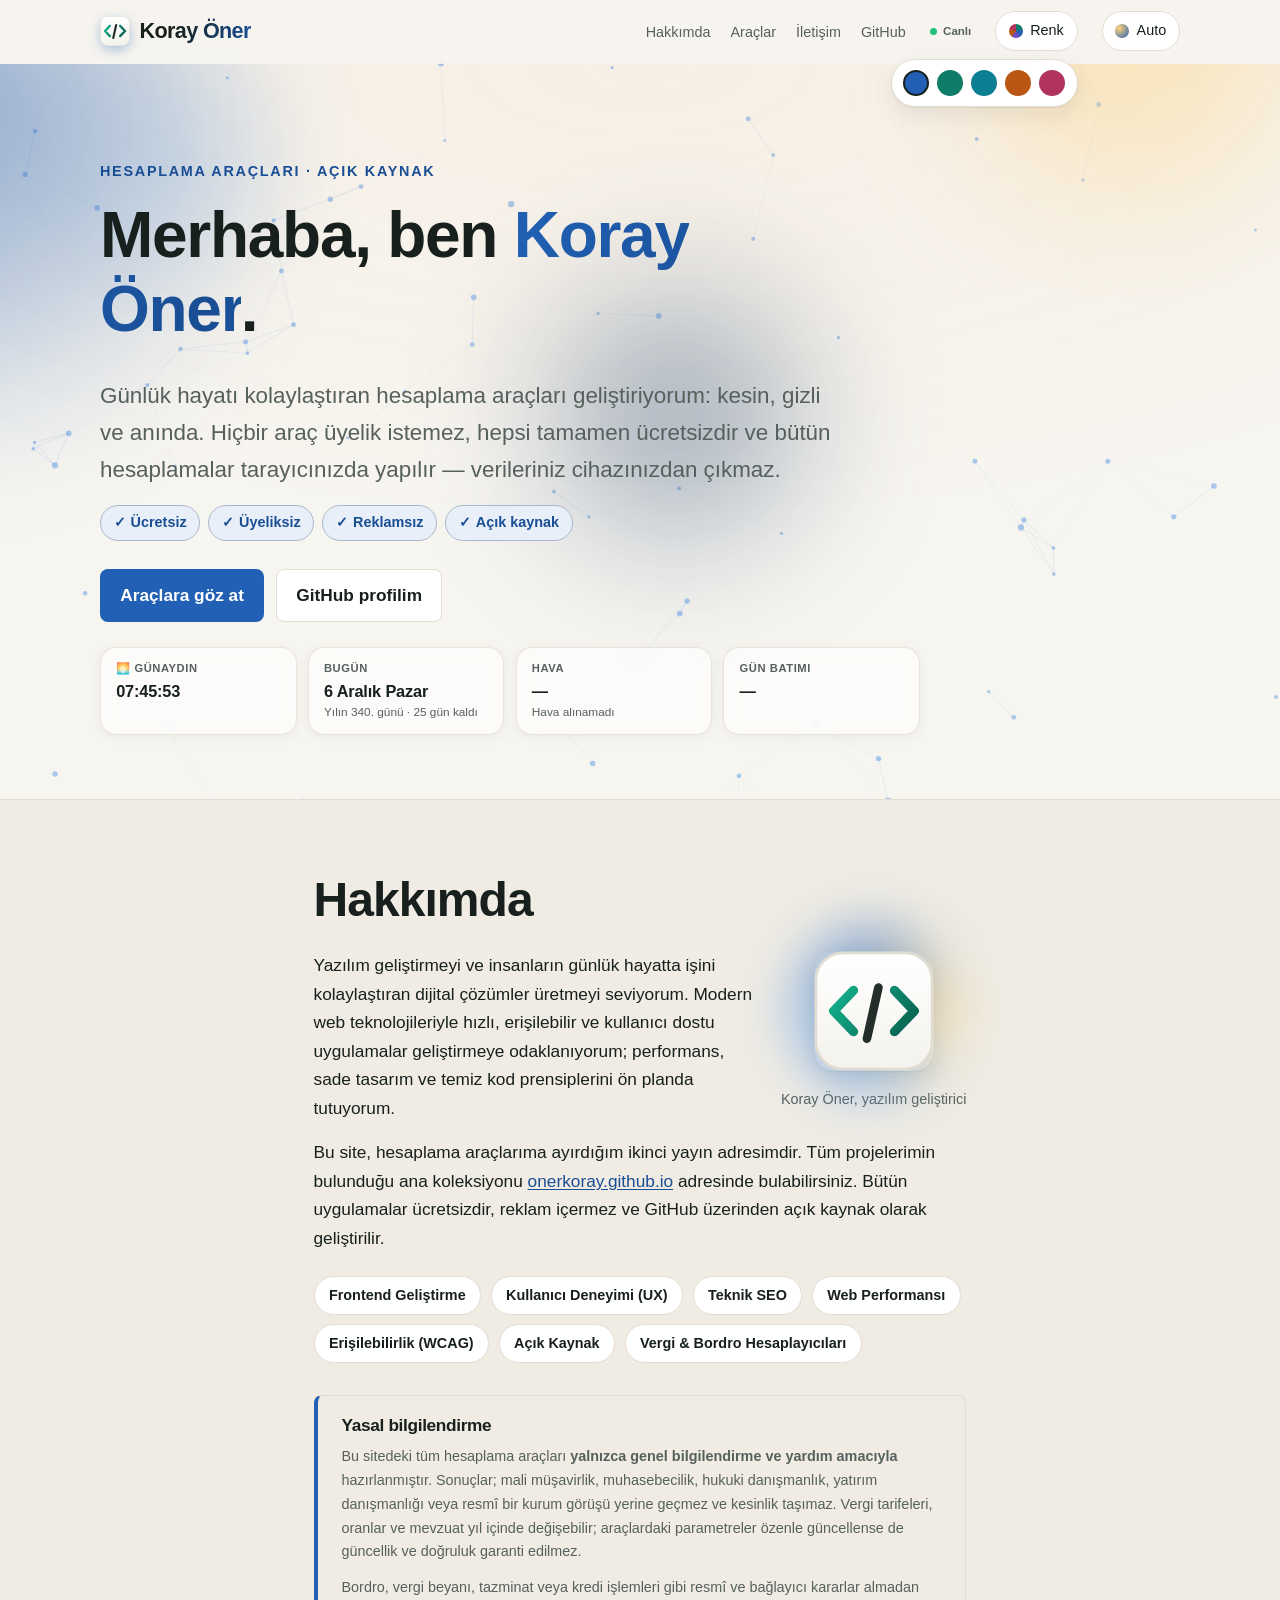
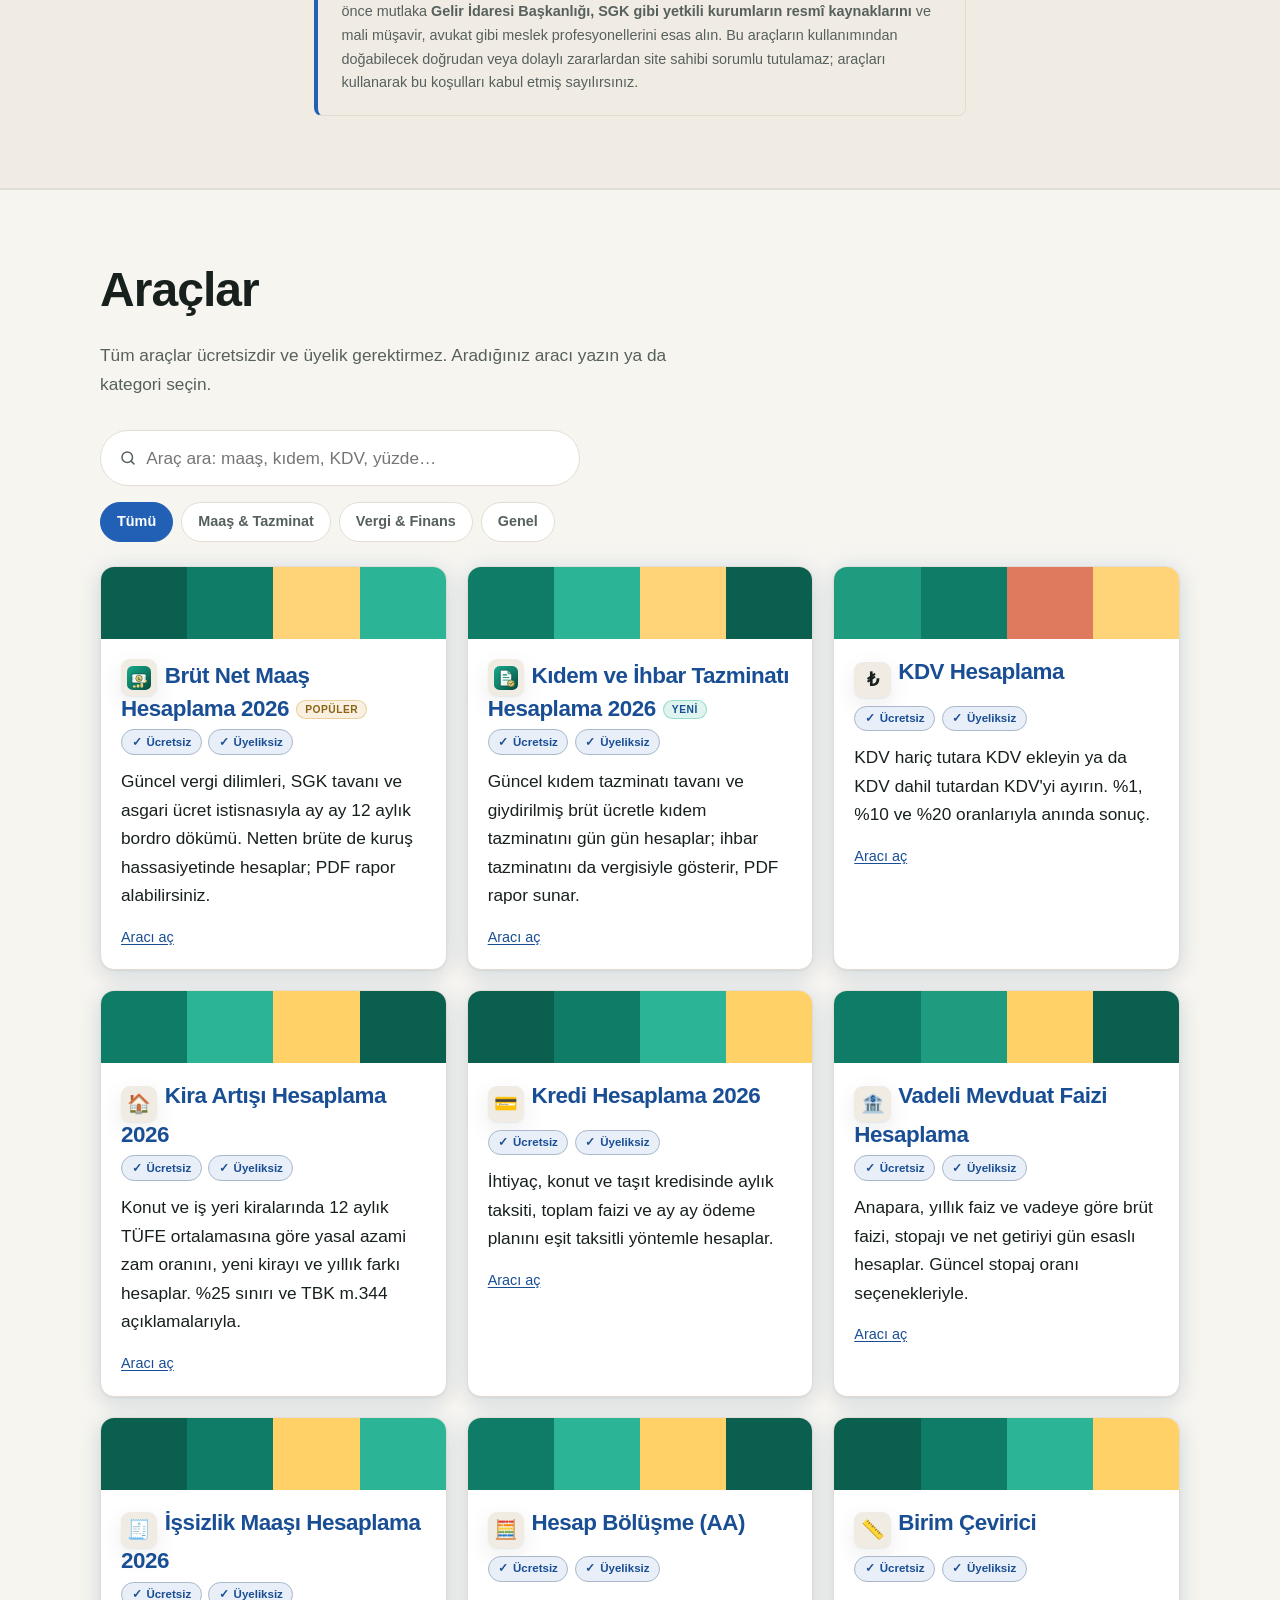
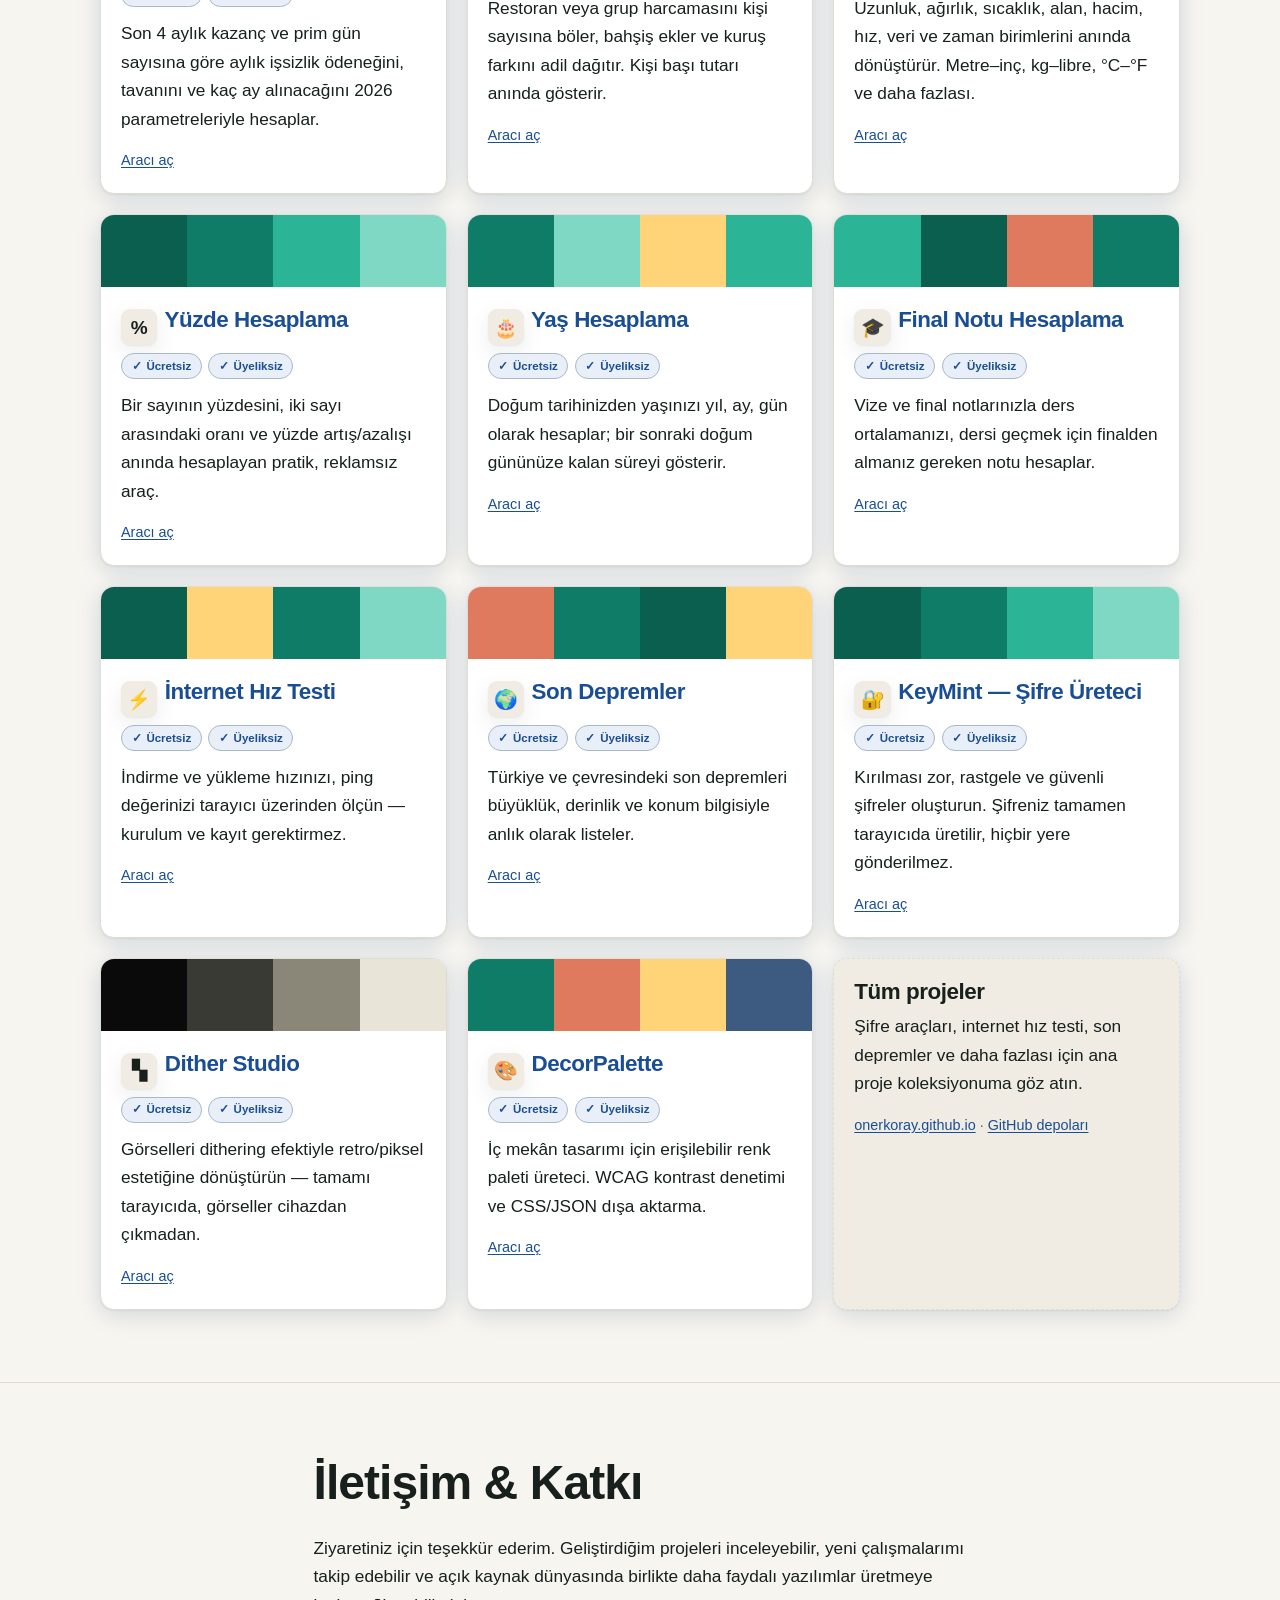
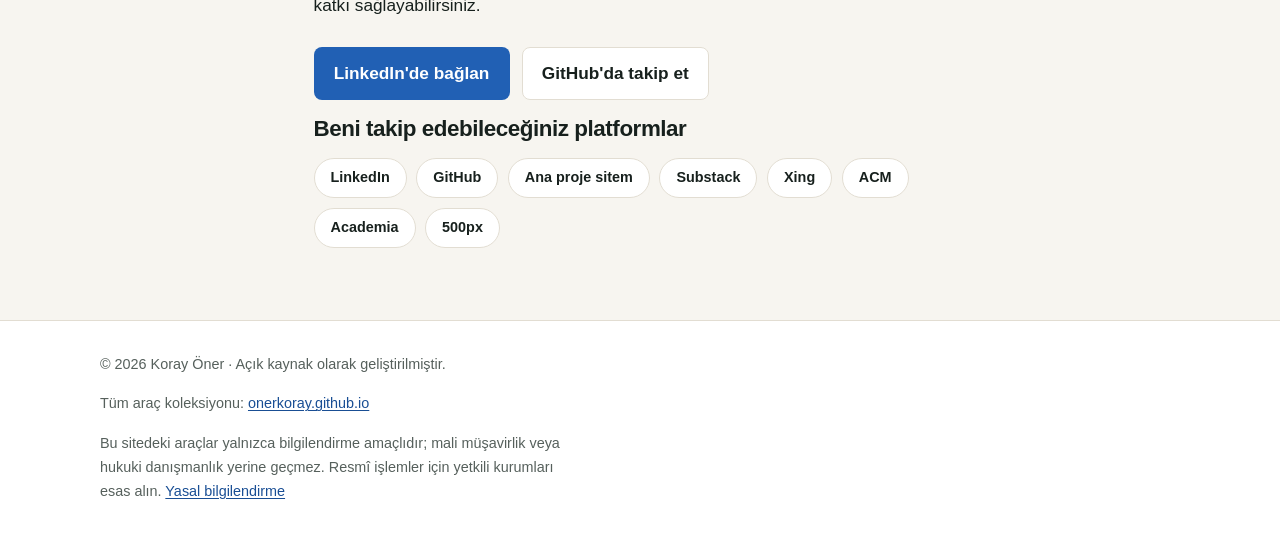
==== commit 8eec0604: "Canlılık katmanı (hero canlı bar, komut paleti, atmosfer) ve kart parlaması entegrasyonu" ====
--- a/index.html
+++ b/index.html
@@ -43,6 +43,7 @@
   <meta name="twitter:image" content="https://korayoner.github.io/images/koray-oner-kapak.png">
 
   <link rel="stylesheet" href="style.css">
+  <link rel="stylesheet" href="live.css">
 
   <script type="application/ld+json">
   {
@@ -549,5 +550,6 @@
 
   <script src="script.js" defer></script>
   <script src="/bg-network.js" defer></script>
+  <script src="live.js" defer></script>
 </body>
 </html>
--- a/style.css
+++ b/style.css
@@ -362,3 +362,33 @@
 .legal-note p { font-size: var(--step--1); color: var(--text-muted); margin: 0 0 .75rem; }
 .legal-note p:last-child { margin-bottom: 0; }
 .footer-disclaimer { font-size: var(--step--1); max-width: 60ch; }
+
+
+/* Input odak parlaması (site geneli) */
+input:focus-visible, select:focus-visible, textarea:focus-visible {
+  outline: 2px solid color-mix(in srgb, var(--brand) 60%, transparent);
+  outline-offset: 1px;
+  box-shadow: 0 0 0 4px color-mix(in srgb, var(--brand) 14%, transparent);
+}
+
+/* Araç kartları ve panellerde hafif accent parlaması */
+.project-card, .panel, .live-card {
+  box-shadow: var(--shadow, 0 1px 6px rgba(16,24,20,.05)),
+              0 0 24px color-mix(in srgb, var(--accent-bright, #2bb596) 14%, transparent);
+}
+.project-card:hover {
+  box-shadow: 0 2px 6px rgba(16,24,20,.08), 0 20px 40px rgba(16,24,20,.14),
+              0 0 34px color-mix(in srgb, var(--accent-bright, #2bb596) 26%, transparent);
+}
+.panel:focus-within, .live-card:hover {
+  box-shadow: 0 4px 14px rgba(16,24,20,.08),
+              0 0 30px color-mix(in srgb, var(--accent-bright, #2bb596) 18%, transparent);
+}
+:root[data-theme="dark"] .project-card, :root[data-theme="dark"] .panel, :root[data-theme="dark"] .live-card {
+  box-shadow: 0 1px 6px rgba(0,0,0,.3),
+              0 0 26px color-mix(in srgb, var(--accent-bright, #2bb596) 13%, transparent);
+}
+:root[data-theme="dark"] .project-card:hover {
+  box-shadow: 0 20px 40px rgba(0,0,0,.4),
+              0 0 36px color-mix(in srgb, var(--accent-bright, #2bb596) 26%, transparent);
+}
--- a/live.css
+++ b/live.css
@@ -0,0 +1,126 @@
+/* Canlılık katmanı — hero canlı bar, atmosfer, komut paleti, mikro dokunuşlar */
+
+/* ---- Zaman paletine göre hero tonu (çok hafif) ---- */
+.hero { position: relative; }
+.hero::after {
+  content: ""; position: absolute; inset: 0; pointer-events: none;
+  background: radial-gradient(120% 90% at 50% 0%, var(--live-tint, transparent), transparent 70%);
+  opacity: .45; transition: background 1.2s ease;
+}
+:root[data-daypart="sabah"]  { --live-tint: rgba(255, 166, 87, .14); }
+:root[data-daypart="oglen"]  { --live-tint: rgba(112, 187, 255, .12); }
+:root[data-daypart="aksam"]  { --live-tint: rgba(168, 120, 255, .12); }
+:root[data-daypart="gece"]   { --live-tint: rgba(38, 66, 139, .18); }
+
+/* ---- Hero canlı bar ---- */
+.live-bar {
+  display: grid; grid-template-columns: repeat(auto-fit, minmax(160px, 1fr));
+  gap: .7rem; margin-top: 1.6rem; max-width: 820px; position: relative; z-index: 1;
+}
+.live-card {
+  background: color-mix(in srgb, var(--surface) 62%, transparent);
+  -webkit-backdrop-filter: blur(10px); backdrop-filter: blur(10px);
+  border: 1px solid color-mix(in srgb, var(--border) 75%, transparent);
+  border-radius: 16px; padding: .7rem .95rem; min-height: 64px;
+  box-shadow: 0 2px 12px rgba(16, 24, 20, .05);
+  transition: transform .18s ease, box-shadow .18s ease, border-color .18s ease;
+}
+.live-card:hover { transform: translateY(-2px); box-shadow: 0 8px 22px rgba(16,24,20,.09); }
+.live-card .lc-label { display: block; font-size: .7rem; font-weight: 700; letter-spacing: .05em; text-transform: uppercase; color: var(--text-muted); margin-bottom: .2rem; }
+.live-card .lc-value { display: block; font-size: 1.02rem; font-weight: 800; letter-spacing: -.01em; color: var(--text); font-variant-numeric: tabular-nums; line-height: 1.25; }
+.live-card .lc-sub { display: block; font-size: .74rem; color: var(--text-muted); margin-top: .12rem; }
+.lc-skeleton .lc-value {
+  color: transparent; border-radius: 6px; min-width: 6ch; user-select: none;
+  background: linear-gradient(90deg, var(--surface-2) 25%, var(--border) 50%, var(--surface-2) 75%);
+  background-size: 200% 100%; animation: lcShimmer 1.2s linear infinite;
+}
+@keyframes lcShimmer { to { background-position: -200% 0; } }
+
+/* ---- Header: canlı nokta + küçülme ---- */
+.live-dot { display: inline-flex; align-items: center; gap: .4rem; font-size: .72rem; font-weight: 700; color: var(--text-muted); white-space: nowrap; }
+.live-dot::before { content: ""; width: 7px; height: 7px; border-radius: 50%; background: #22c07a; box-shadow: 0 0 0 0 rgba(34,192,122,.5); animation: livePulse 2.4s ease-out infinite; }
+@keyframes livePulse { 0% { box-shadow: 0 0 0 0 rgba(34,192,122,.4); } 70% { box-shadow: 0 0 0 6px rgba(34,192,122,0); } 100% { box-shadow: 0 0 0 0 rgba(34,192,122,0); } }
+@media (max-width: 760px) { .live-dot { display: none; } }
+.site-header .header-inner { transition: padding .22s ease; }
+.site-header.is-shrunk .header-inner { padding-block: .35rem; }
+
+/* ---- Atmosfer efektleri (havaya/saate bağlı, çok hafif) ---- */
+.atmo { position: fixed; inset: 0; pointer-events: none; z-index: 1; opacity: 0; transition: opacity 1.5s ease; }
+body.w-rain .atmo-rain, body.w-snow .atmo-snow, body.w-stars .atmo-stars { opacity: 1; }
+.atmo-rain {
+  background-image: repeating-linear-gradient(102deg, transparent 0 9px, rgba(96,140,180,.10) 9px 10px, transparent 10px 26px);
+  background-size: 120% 200%; animation: rainFall .9s linear infinite;
+}
+@keyframes rainFall { to { background-position: -60px 240px; } }
+.atmo-snow {
+  background-image:
+    radial-gradient(2px 2px at 20% 30%, rgba(255,255,255,.55), transparent 60%),
+    radial-gradient(1.6px 1.6px at 60% 70%, rgba(255,255,255,.45), transparent 60%),
+    radial-gradient(2.2px 2.2px at 80% 20%, rgba(255,255,255,.5), transparent 60%),
+    radial-gradient(1.4px 1.4px at 40% 85%, rgba(255,255,255,.4), transparent 60%);
+  background-size: 260px 260px, 200px 200px, 320px 320px, 180px 180px;
+  animation: snowFall 16s linear infinite;
+}
+@keyframes snowFall { to { background-position: 40px 260px, -30px 200px, 60px 320px, -20px 180px; } }
+.atmo-stars {
+  background-image:
+    radial-gradient(1.6px 1.6px at 12% 16%, rgba(255,255,255,.7), transparent 60%),
+    radial-gradient(1.2px 1.2px at 38% 7%, rgba(255,255,255,.5), transparent 60%),
+    radial-gradient(1.8px 1.8px at 64% 20%, rgba(255,255,255,.6), transparent 60%),
+    radial-gradient(1.2px 1.2px at 85% 11%, rgba(255,255,255,.5), transparent 60%),
+    radial-gradient(1.4px 1.4px at 50% 14%, rgba(255,255,255,.4), transparent 60%);
+  background-repeat: no-repeat; background-size: 100% 38%;
+  animation: starTwinkle 4.5s ease-in-out infinite alternate;
+}
+@keyframes starTwinkle { from { opacity: .5; } to { opacity: 1; } }
+
+/* ---- Cursor glow + hero parallax ---- */
+.cursor-glow {
+  position: fixed; left: 0; top: 0; width: 340px; height: 340px; border-radius: 50%;
+  pointer-events: none; z-index: 0; opacity: 0; transition: opacity .4s ease;
+  background: radial-gradient(circle, color-mix(in srgb, var(--accent-bright, #2bb596) 12%, transparent), transparent 65%);
+  will-change: transform;
+}
+body.has-pointer .cursor-glow { opacity: 1; }
+.hero-bg span { will-change: transform; transition: transform .7s cubic-bezier(.2,.8,.3,1); }
+
+/* ---- Komut paleti ---- */
+.cmdk-backdrop {
+  position: fixed; inset: 0; background: rgba(10, 14, 12, .45);
+  -webkit-backdrop-filter: blur(3px); backdrop-filter: blur(3px);
+  z-index: 300; display: none; align-items: flex-start; justify-content: center; padding: 12vh 1rem 0;
+}
+.cmdk-backdrop.open { display: flex; }
+.cmdk {
+  width: min(92vw, 34rem); background: var(--surface); border: 1px solid var(--border);
+  border-radius: 18px; box-shadow: 0 24px 70px rgba(10,14,12,.35); overflow: hidden;
+}
+.cmdk input {
+  width: 100%; font: inherit; font-size: 1.02rem; padding: .95rem 1.1rem;
+  border: 0; border-bottom: 1px solid var(--border); background: transparent; color: var(--text); outline: none; box-shadow: none;
+}
+.cmdk ul { list-style: none; margin: 0; padding: .4rem; max-height: 46vh; overflow-y: auto; }
+.cmdk li a { display: flex; justify-content: space-between; align-items: center; gap: 1rem; padding: .6rem .8rem; text-decoration: none; color: var(--text); font-weight: 600; border-radius: 10px; }
+.cmdk li.active a, .cmdk li a:hover { background: color-mix(in srgb, var(--brand) 10%, var(--surface)); color: var(--brand-strong); }
+.cmdk .p-hint { font-size: .72rem; color: var(--text-muted); font-weight: 500; white-space: nowrap; }
+.cmdk-foot { display: flex; gap: 1.1rem; padding: .5rem .9rem; border-top: 1px solid var(--border); font-size: .72rem; color: var(--text-muted); }
+.cmdk-foot kbd { background: var(--surface-2); border: 1px solid var(--border); border-radius: 5px; padding: 0 .35rem; font-family: inherit; }
+
+/* ---- Kart rozetleri ---- */
+.card-flag { display: inline-block; font-size: .64rem; font-weight: 800; letter-spacing: .05em; text-transform: uppercase; border-radius: 999px; padding: .16rem .5rem; margin-left: .45rem; vertical-align: middle; }
+.flag-new { background: color-mix(in srgb, #2bb596 15%, var(--surface)); color: var(--brand-strong); border: 1px solid color-mix(in srgb, #2bb596 40%, transparent); }
+.flag-hot { background: color-mix(in srgb, #d9a441 16%, var(--surface)); color: #8a6414; border: 1px solid color-mix(in srgb, #d9a441 45%, transparent); }
+:root[data-theme="dark"] .flag-hot { color: #e8c886; }
+
+/* ---- Hareket azaltma / mobil ---- */
+html { scroll-behavior: smooth; }
+@media (prefers-reduced-motion: reduce) {
+  html { scroll-behavior: auto; }
+  .atmo { display: none; }
+  .live-dot::before, .lc-skeleton .lc-value { animation: none; }
+  .cursor-glow { display: none; }
+}
+@media (max-width: 640px) {
+  .live-bar { grid-template-columns: repeat(2, 1fr); }
+  .cursor-glow { display: none; }
+}
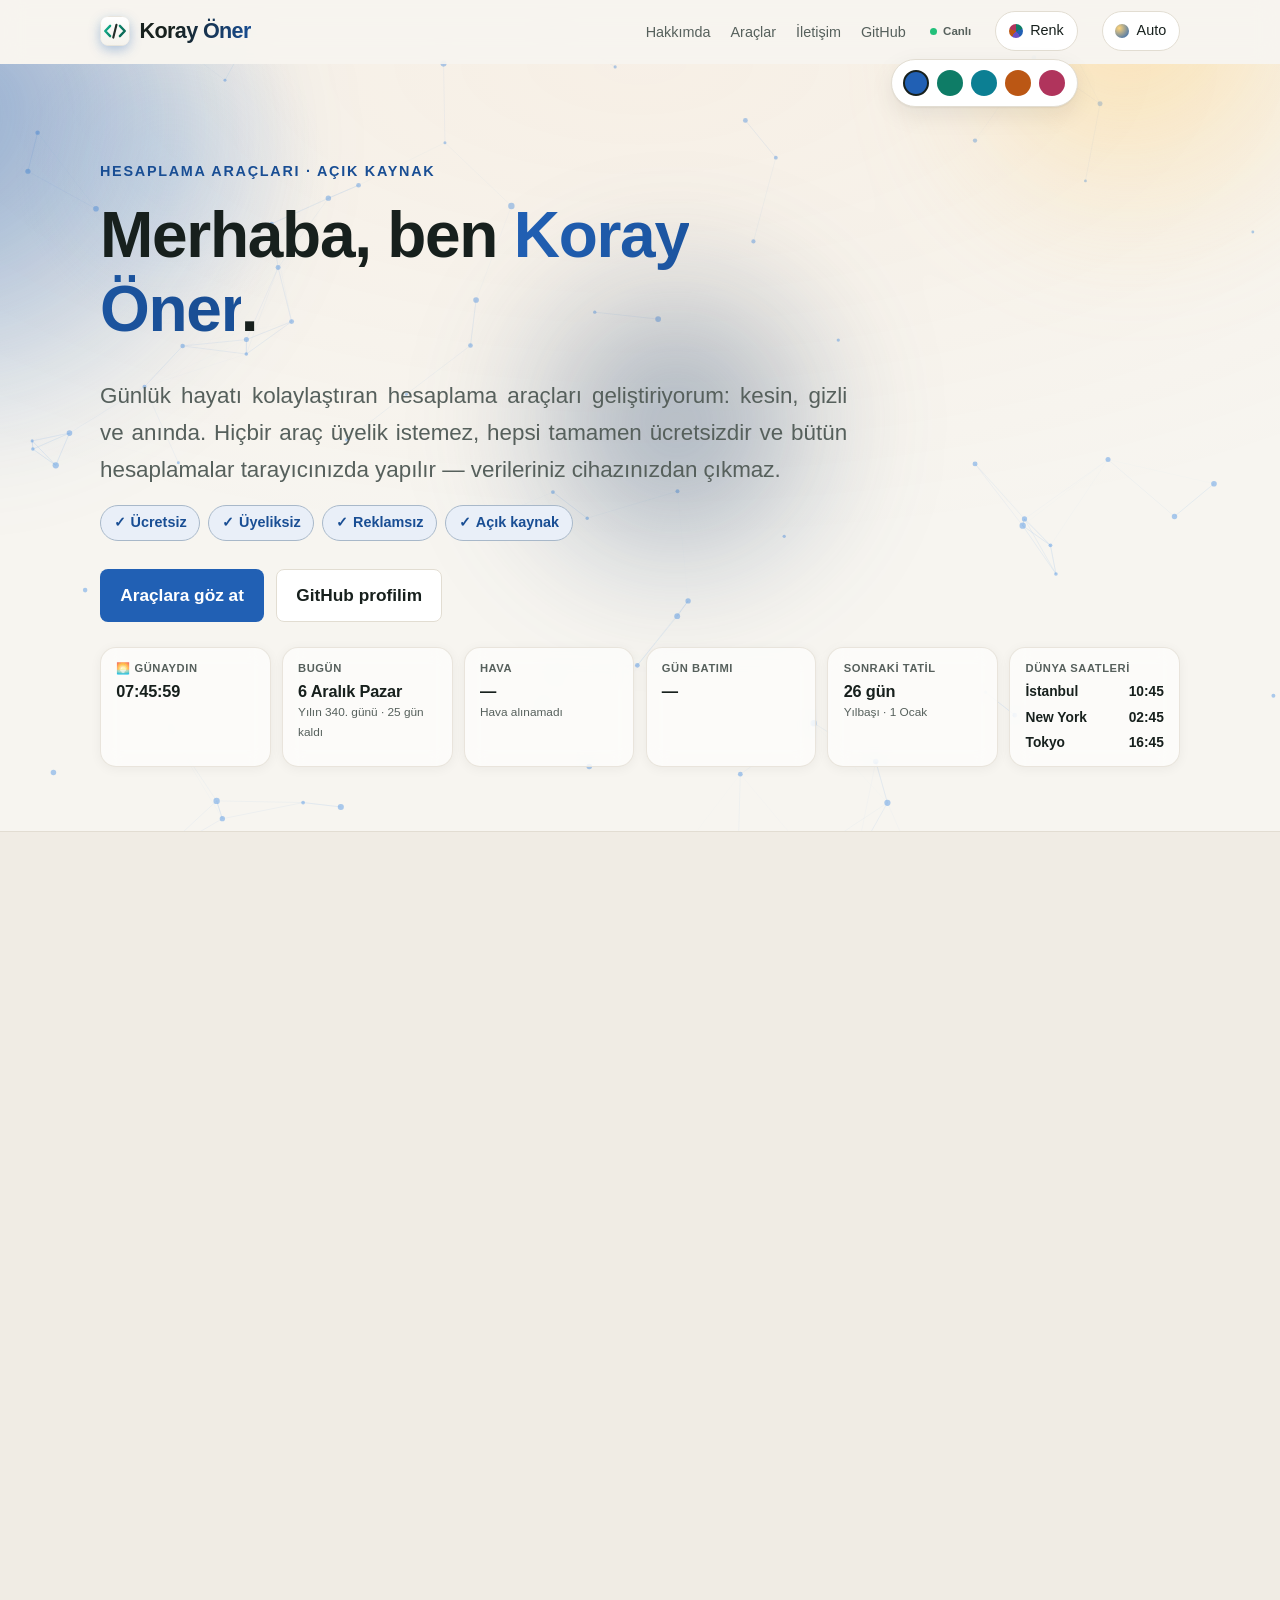
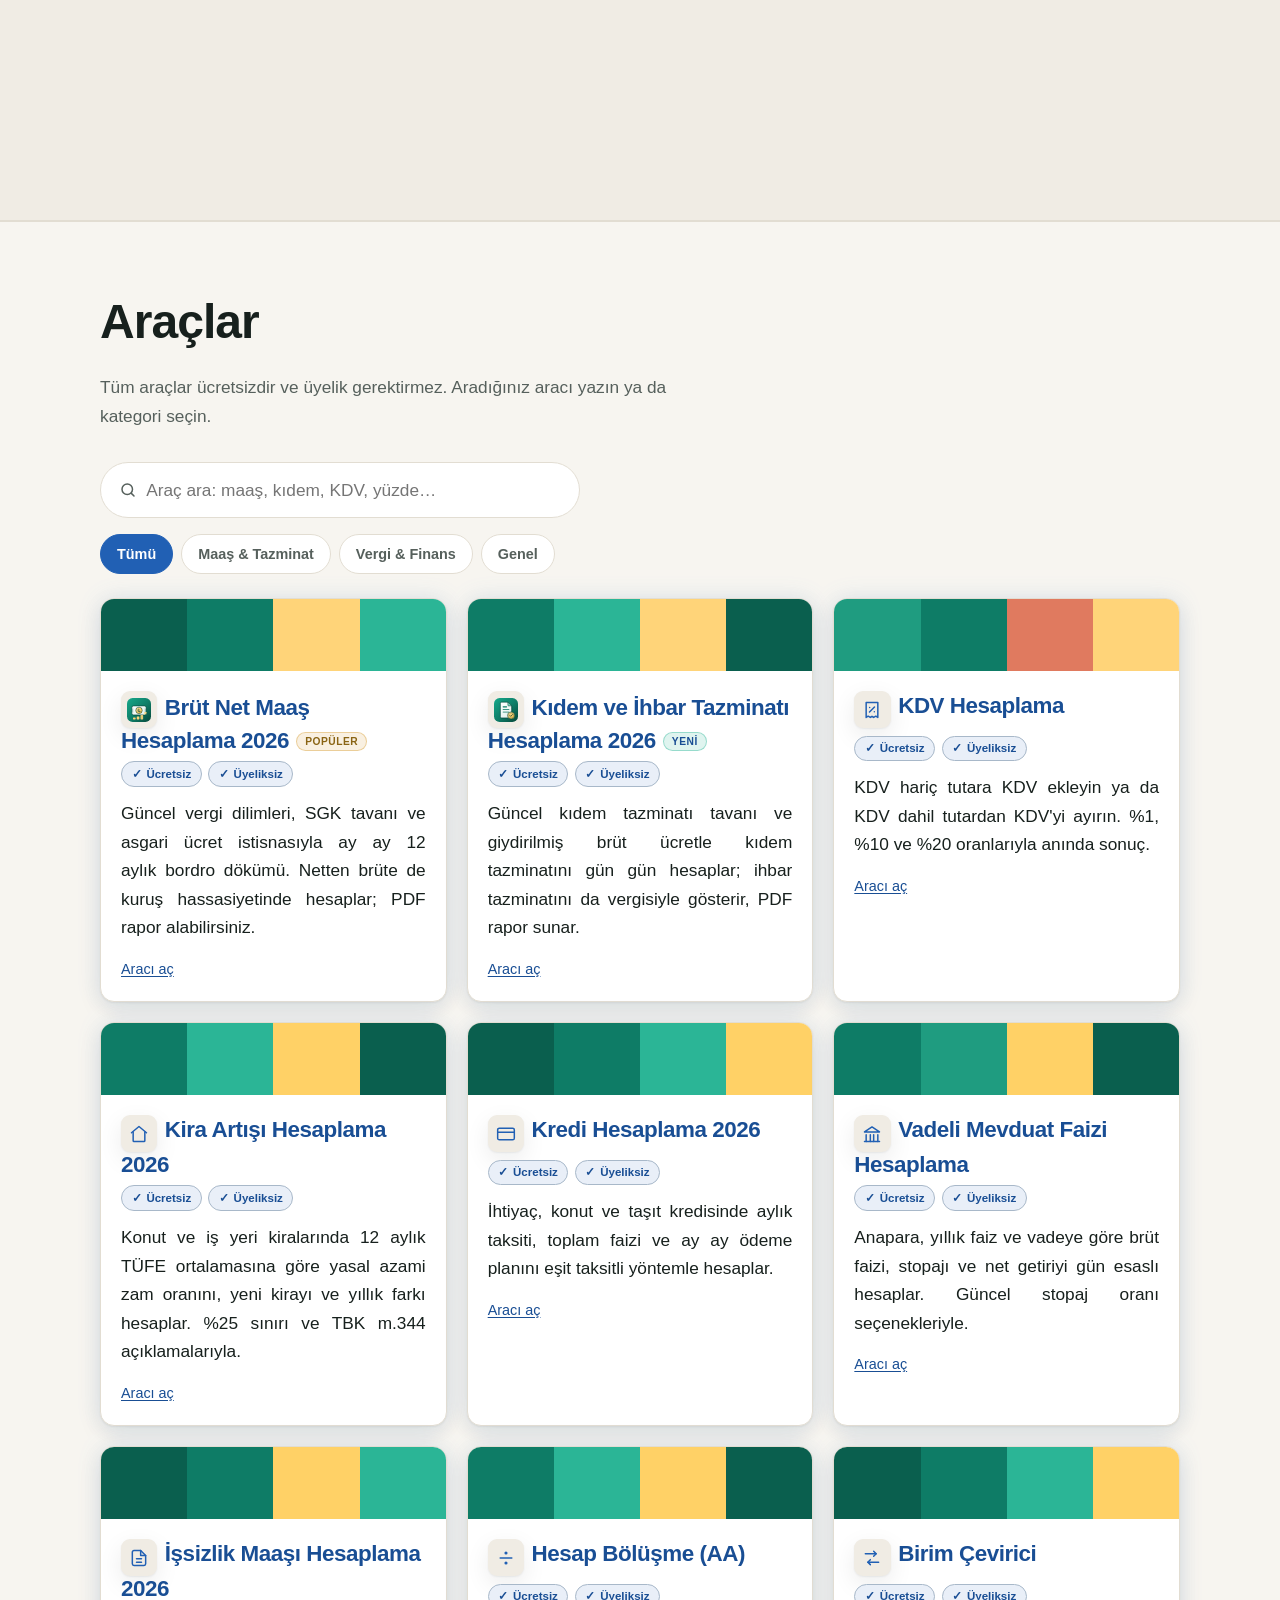
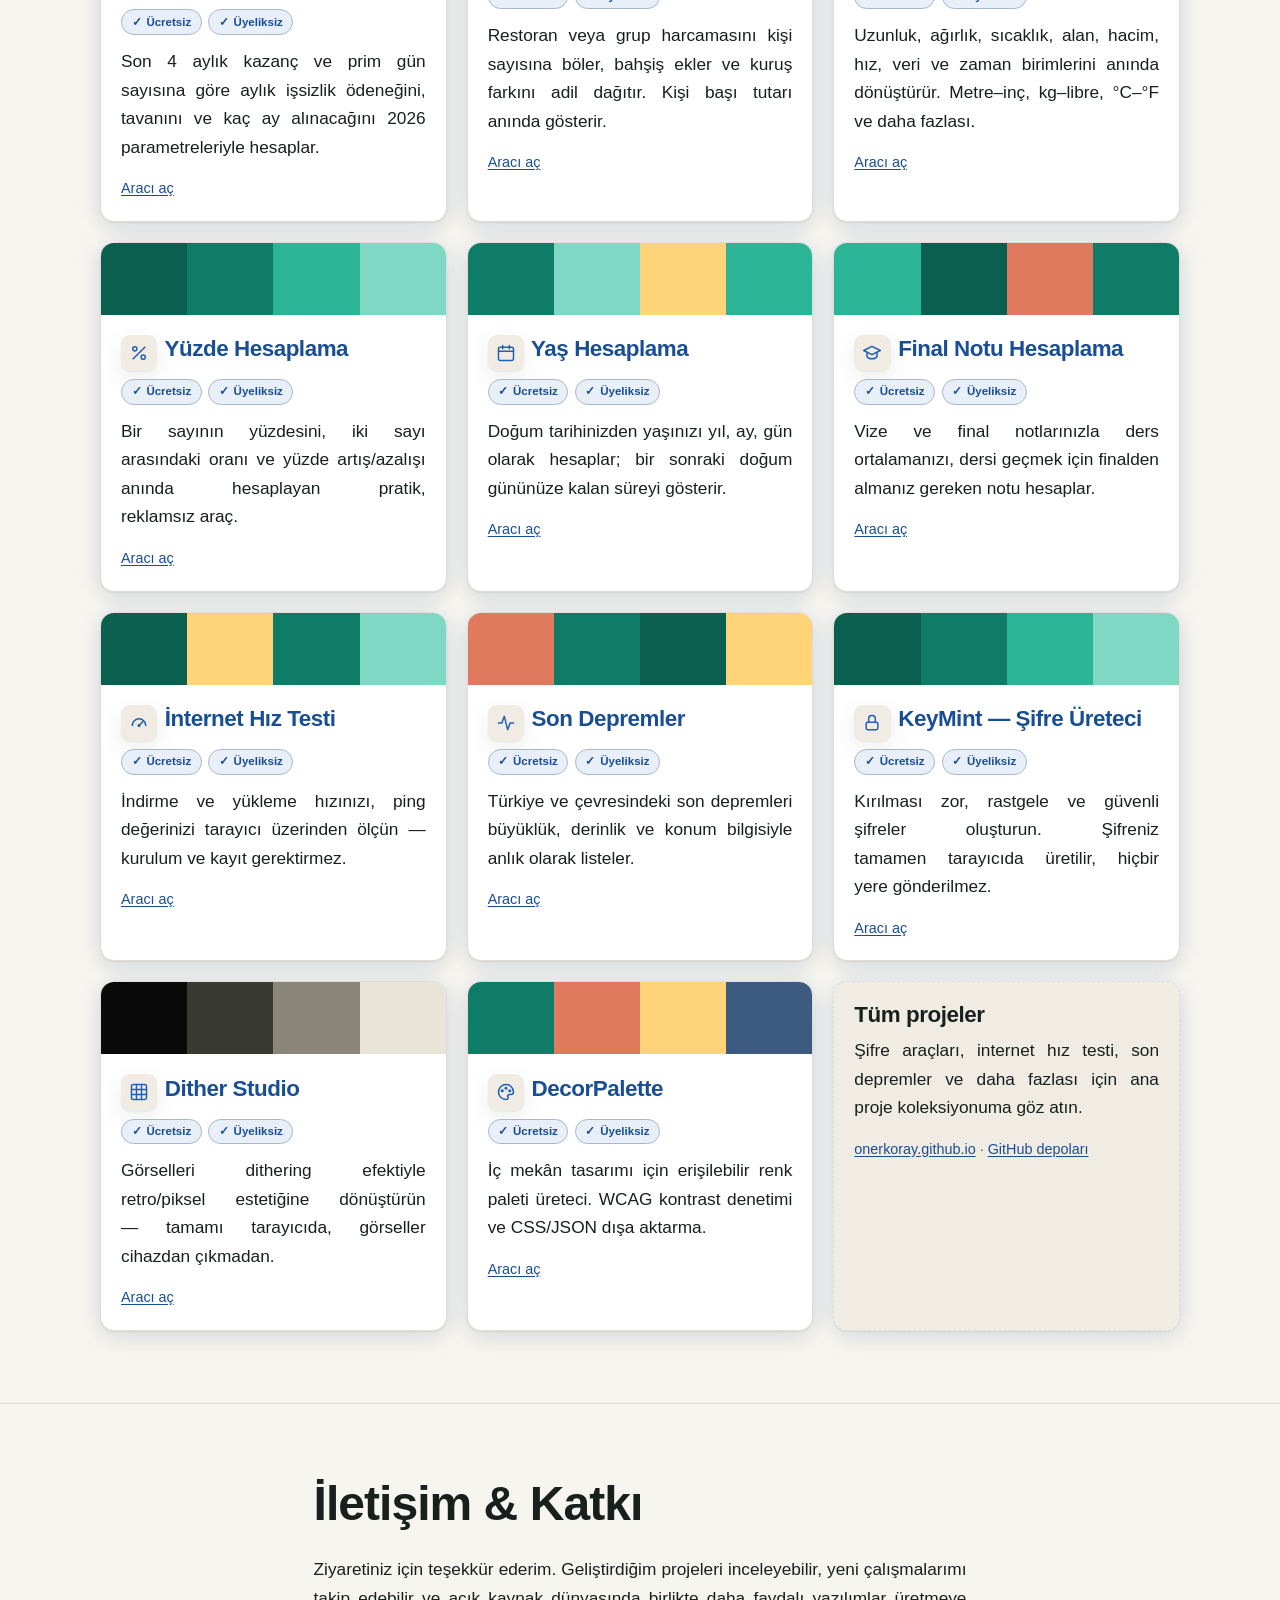
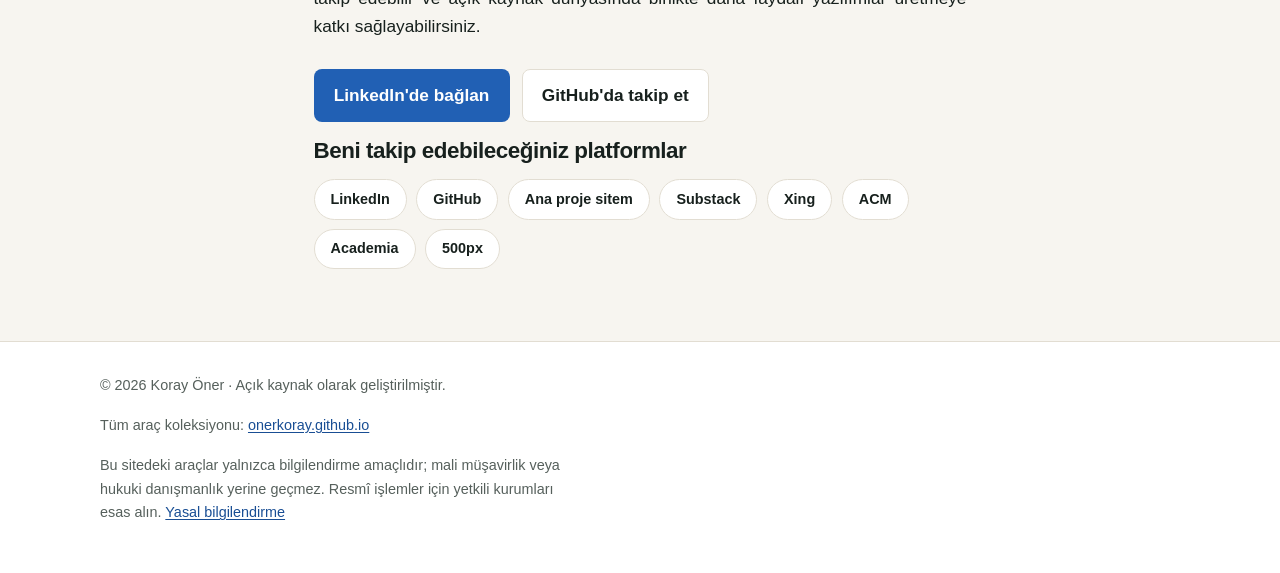
==== commit d0dea9e2: "Araç kartı emoji ikonlarını SaaS tarzı inline SVG ikonlarla değiştir" ====
--- a/index.html
+++ b/index.html
@@ -281,7 +281,7 @@
               <span style="background:#ffd479"></span>
             </div>
             <div class="project-body">
-              <h3><span class="logo-badge" aria-hidden="true">₺</span> <a href="https://onerkoray.github.io/kdv-hesaplama/">KDV Hesaplama</a></h3>
+              <h3><span class="logo-badge" aria-hidden="true"><svg viewBox="0 0 24 24" fill="none" stroke="currentColor" stroke-width="1.8" stroke-linecap="round" stroke-linejoin="round"><path d="M5 3h14v18l-2.4-1.6L14 21l-2-1.4L10 21l-2.6-1.6L5 21z"/><path d="M15 8.5 9 14.5"/><path d="M9.2 9h.01M14.8 14h.01"/></svg></span> <a href="https://onerkoray.github.io/kdv-hesaplama/">KDV Hesaplama</a></h3>
               <p class="card-badges" aria-hidden="true"><span>Ücretsiz</span><span>Üyeliksiz</span></p>
               <p>KDV hariç tutara KDV ekleyin ya da KDV dahil tutardan KDV'yi ayırın. %1, %10 ve %20
               oranlarıyla anında sonuç.</p>
@@ -296,7 +296,7 @@
               <span style="background:#0a5f4e"></span>
             </div>
             <div class="project-body">
-              <h3><span class="logo-badge" aria-hidden="true">🏠</span> <a href="https://onerkoray.github.io/kira-artisi-hesaplama/">Kira Artışı Hesaplama 2026</a></h3>
+              <h3><span class="logo-badge" aria-hidden="true"><svg viewBox="0 0 24 24" fill="none" stroke="currentColor" stroke-width="1.8" stroke-linecap="round" stroke-linejoin="round"><path d="m3 10.5 9-7.5 9 7.5"/><path d="M5 9.5V20a1 1 0 0 0 1 1h12a1 1 0 0 0 1-1V9.5"/></svg></span> <a href="https://onerkoray.github.io/kira-artisi-hesaplama/">Kira Artışı Hesaplama 2026</a></h3>
               <p class="card-badges" aria-hidden="true"><span>Ücretsiz</span><span>Üyeliksiz</span></p>
               <p>Konut ve iş yeri kiralarında 12 aylık TÜFE ortalamasına göre yasal azami zam oranını,
               yeni kirayı ve yıllık farkı hesaplar. %25 sınırı ve TBK m.344 açıklamalarıyla.</p>
@@ -311,7 +311,7 @@
               <span style="background:#ffd166"></span>
             </div>
             <div class="project-body">
-              <h3><span class="logo-badge" aria-hidden="true">💳</span> <a href="https://onerkoray.github.io/kredi-hesaplama/">Kredi Hesaplama 2026</a></h3>
+              <h3><span class="logo-badge" aria-hidden="true"><svg viewBox="0 0 24 24" fill="none" stroke="currentColor" stroke-width="1.8" stroke-linecap="round" stroke-linejoin="round"><rect x="2" y="5" width="20" height="14" rx="2"/><path d="M2 10h20"/></svg></span> <a href="https://onerkoray.github.io/kredi-hesaplama/">Kredi Hesaplama 2026</a></h3>
               <p class="card-badges" aria-hidden="true"><span>Ücretsiz</span><span>Üyeliksiz</span></p>
               <p>İhtiyaç, konut ve taşıt kredisinde aylık taksiti, toplam faizi ve ay ay ödeme planını
               eşit taksitli yöntemle hesaplar.</p>
@@ -326,7 +326,7 @@
               <span style="background:#0a5f4e"></span>
             </div>
             <div class="project-body">
-              <h3><span class="logo-badge" aria-hidden="true">🏦</span> <a href="https://onerkoray.github.io/vadeli-mevduat-hesaplama/">Vadeli Mevduat Faizi Hesaplama</a></h3>
+              <h3><span class="logo-badge" aria-hidden="true"><svg viewBox="0 0 24 24" fill="none" stroke="currentColor" stroke-width="1.8" stroke-linecap="round" stroke-linejoin="round"><path d="M3 21h18"/><path d="M5 21v-8M10 21v-8M14 21v-8M19 21v-8"/><path d="m3 9.5 9-6 9 6H3z"/></svg></span> <a href="https://onerkoray.github.io/vadeli-mevduat-hesaplama/">Vadeli Mevduat Faizi Hesaplama</a></h3>
               <p class="card-badges" aria-hidden="true"><span>Ücretsiz</span><span>Üyeliksiz</span></p>
               <p>Anapara, yıllık faiz ve vadeye göre brüt faizi, stopajı ve net getiriyi gün esaslı
               hesaplar. Güncel stopaj oranı seçenekleriyle.</p>
@@ -341,7 +341,7 @@
               <span style="background:#2bb596"></span>
             </div>
             <div class="project-body">
-              <h3><span class="logo-badge" aria-hidden="true">🧾</span> <a href="https://onerkoray.github.io/issizlik-maasi-hesaplama/">İşsizlik Maaşı Hesaplama 2026</a></h3>
+              <h3><span class="logo-badge" aria-hidden="true"><svg viewBox="0 0 24 24" fill="none" stroke="currentColor" stroke-width="1.8" stroke-linecap="round" stroke-linejoin="round"><path d="M14 3H6a2 2 0 0 0-2 2v14a2 2 0 0 0 2 2h12a2 2 0 0 0 2-2V9z"/><path d="M14 3v6h6"/><path d="M9 13h6M9 17h6"/></svg></span> <a href="https://onerkoray.github.io/issizlik-maasi-hesaplama/">İşsizlik Maaşı Hesaplama 2026</a></h3>
               <p class="card-badges" aria-hidden="true"><span>Ücretsiz</span><span>Üyeliksiz</span></p>
               <p>Son 4 aylık kazanç ve prim gün sayısına göre aylık işsizlik ödeneğini, tavanını ve kaç ay
               alınacağını 2026 parametreleriyle hesaplar.</p>
@@ -356,7 +356,7 @@
               <span style="background:#0a5f4e"></span>
             </div>
             <div class="project-body">
-              <h3><span class="logo-badge" aria-hidden="true">🧮</span> <a href="https://onerkoray.github.io/hesap-bolusme/">Hesap Bölüşme (AA)</a></h3>
+              <h3><span class="logo-badge" aria-hidden="true"><svg viewBox="0 0 24 24" fill="none" stroke="currentColor" stroke-width="1.8" stroke-linecap="round" stroke-linejoin="round"><circle cx="12" cy="6" r="1"/><circle cx="12" cy="18" r="1"/><path d="M5 12h14"/></svg></span> <a href="https://onerkoray.github.io/hesap-bolusme/">Hesap Bölüşme (AA)</a></h3>
               <p class="card-badges" aria-hidden="true"><span>Ücretsiz</span><span>Üyeliksiz</span></p>
               <p>Restoran veya grup harcamasını kişi sayısına böler, bahşiş ekler ve kuruş farkını adil
               dağıtır. Kişi başı tutarı anında gösterir.</p>
@@ -371,7 +371,7 @@
               <span style="background:#ffd166"></span>
             </div>
             <div class="project-body">
-              <h3><span class="logo-badge" aria-hidden="true">📏</span> <a href="https://onerkoray.github.io/birim-cevirici/">Birim Çevirici</a></h3>
+              <h3><span class="logo-badge" aria-hidden="true"><svg viewBox="0 0 24 24" fill="none" stroke="currentColor" stroke-width="1.8" stroke-linecap="round" stroke-linejoin="round"><path d="M4 7h13"/><path d="m14 4 3 3-3 3"/><path d="M20 17H7"/><path d="m10 14-3 3 3 3"/></svg></span> <a href="https://onerkoray.github.io/birim-cevirici/">Birim Çevirici</a></h3>
               <p class="card-badges" aria-hidden="true"><span>Ücretsiz</span><span>Üyeliksiz</span></p>
               <p>Uzunluk, ağırlık, sıcaklık, alan, hacim, hız, veri ve zaman birimlerini anında dönüştürür.
               Metre–inç, kg–libre, °C–°F ve daha fazlası.</p>
@@ -386,7 +386,7 @@
               <span style="background:#7fd8c4"></span>
             </div>
             <div class="project-body">
-              <h3><span class="logo-badge" aria-hidden="true">%</span> <a href="https://onerkoray.github.io/yuzde-hesaplama/">Yüzde Hesaplama</a></h3>
+              <h3><span class="logo-badge" aria-hidden="true"><svg viewBox="0 0 24 24" fill="none" stroke="currentColor" stroke-width="1.8" stroke-linecap="round" stroke-linejoin="round"><path d="M19 5 5 19"/><circle cx="7" cy="7" r="2.5"/><circle cx="17" cy="17" r="2.5"/></svg></span> <a href="https://onerkoray.github.io/yuzde-hesaplama/">Yüzde Hesaplama</a></h3>
               <p class="card-badges" aria-hidden="true"><span>Ücretsiz</span><span>Üyeliksiz</span></p>
               <p>Bir sayının yüzdesini, iki sayı arasındaki oranı ve yüzde artış/azalışı anında
               hesaplayan pratik, reklamsız araç.</p>
@@ -401,7 +401,7 @@
               <span style="background:#2bb596"></span>
             </div>
             <div class="project-body">
-              <h3><span class="logo-badge" aria-hidden="true">🎂</span> <a href="https://onerkoray.github.io/yas-hesaplama/">Yaş Hesaplama</a></h3>
+              <h3><span class="logo-badge" aria-hidden="true"><svg viewBox="0 0 24 24" fill="none" stroke="currentColor" stroke-width="1.8" stroke-linecap="round" stroke-linejoin="round"><rect x="3" y="5" width="18" height="16" rx="2"/><path d="M3 10h18M8 3v4M16 3v4"/></svg></span> <a href="https://onerkoray.github.io/yas-hesaplama/">Yaş Hesaplama</a></h3>
               <p class="card-badges" aria-hidden="true"><span>Ücretsiz</span><span>Üyeliksiz</span></p>
               <p>Doğum tarihinizden yaşınızı yıl, ay, gün olarak hesaplar; bir sonraki doğum gününüze
               kalan süreyi gösterir.</p>
@@ -416,7 +416,7 @@
               <span style="background:#0e7c66"></span>
             </div>
             <div class="project-body">
-              <h3><span class="logo-badge" aria-hidden="true">🎓</span> <a href="https://onerkoray.github.io/final-notu-hesaplama/">Final Notu Hesaplama</a></h3>
+              <h3><span class="logo-badge" aria-hidden="true"><svg viewBox="0 0 24 24" fill="none" stroke="currentColor" stroke-width="1.8" stroke-linecap="round" stroke-linejoin="round"><path d="m2 9 10-5 10 5-10 5z"/><path d="M6 11.5V16c0 1.4 2.7 3 6 3s6-1.6 6-3v-4.5"/></svg></span> <a href="https://onerkoray.github.io/final-notu-hesaplama/">Final Notu Hesaplama</a></h3>
               <p class="card-badges" aria-hidden="true"><span>Ücretsiz</span><span>Üyeliksiz</span></p>
               <p>Vize ve final notlarınızla ders ortalamanızı, dersi geçmek için finalden almanız
               gereken notu hesaplar.</p>
@@ -431,7 +431,7 @@
               <span style="background:#7fd8c4"></span>
             </div>
             <div class="project-body">
-              <h3><span class="logo-badge" aria-hidden="true">⚡</span> <a href="https://onerkoray.github.io/internet-hiz-testi/">İnternet Hız Testi</a></h3>
+              <h3><span class="logo-badge" aria-hidden="true"><svg viewBox="0 0 24 24" fill="none" stroke="currentColor" stroke-width="1.8" stroke-linecap="round" stroke-linejoin="round"><path d="M4 15a8 8 0 1 1 16 0"/><path d="m12 15 4.5-4.5"/><circle cx="12" cy="15" r="1"/></svg></span> <a href="https://onerkoray.github.io/internet-hiz-testi/">İnternet Hız Testi</a></h3>
               <p class="card-badges" aria-hidden="true"><span>Ücretsiz</span><span>Üyeliksiz</span></p>
               <p>İndirme ve yükleme hızınızı, ping değerinizi tarayıcı üzerinden ölçün — kurulum ve
               kayıt gerektirmez.</p>
@@ -446,7 +446,7 @@
               <span style="background:#ffd479"></span>
             </div>
             <div class="project-body">
-              <h3><span class="logo-badge" aria-hidden="true">🌍</span> <a href="https://onerkoray.github.io/son-depremler/">Son Depremler</a></h3>
+              <h3><span class="logo-badge" aria-hidden="true"><svg viewBox="0 0 24 24" fill="none" stroke="currentColor" stroke-width="1.8" stroke-linecap="round" stroke-linejoin="round"><path d="M3 12h4l3-8 4 16 3-8h4"/></svg></span> <a href="https://onerkoray.github.io/son-depremler/">Son Depremler</a></h3>
               <p class="card-badges" aria-hidden="true"><span>Ücretsiz</span><span>Üyeliksiz</span></p>
               <p>Türkiye ve çevresindeki son depremleri büyüklük, derinlik ve konum bilgisiyle anlık
               olarak listeler.</p>
@@ -461,7 +461,7 @@
               <span style="background:#7fd8c4"></span>
             </div>
             <div class="project-body">
-              <h3><span class="logo-badge" aria-hidden="true">🔐</span> <a href="https://onerkoray.github.io/keymint/">KeyMint — Şifre Üreteci</a></h3>
+              <h3><span class="logo-badge" aria-hidden="true"><svg viewBox="0 0 24 24" fill="none" stroke="currentColor" stroke-width="1.8" stroke-linecap="round" stroke-linejoin="round"><rect x="5" y="11" width="14" height="9" rx="2"/><path d="M8 11V7a4 4 0 0 1 8 0v4"/></svg></span> <a href="https://onerkoray.github.io/keymint/">KeyMint — Şifre Üreteci</a></h3>
               <p class="card-badges" aria-hidden="true"><span>Ücretsiz</span><span>Üyeliksiz</span></p>
               <p>Kırılması zor, rastgele ve güvenli şifreler oluşturun. Şifreniz tamamen tarayıcıda
               üretilir, hiçbir yere gönderilmez.</p>
@@ -476,7 +476,7 @@
               <span style="background:#e8e4d8"></span>
             </div>
             <div class="project-body">
-              <h3><span class="logo-badge" aria-hidden="true">▚</span> <a href="https://onerkoray.github.io/dither-studio/">Dither Studio</a></h3>
+              <h3><span class="logo-badge" aria-hidden="true"><svg viewBox="0 0 24 24" fill="none" stroke="currentColor" stroke-width="1.8" stroke-linecap="round" stroke-linejoin="round"><rect x="3" y="3" width="18" height="18" rx="2"/><path d="M3 9h18M3 15h18M9 3v18M15 3v18"/></svg></span> <a href="https://onerkoray.github.io/dither-studio/">Dither Studio</a></h3>
               <p class="card-badges" aria-hidden="true"><span>Ücretsiz</span><span>Üyeliksiz</span></p>
               <p>Görselleri dithering efektiyle retro/piksel estetiğine dönüştürün — tamamı tarayıcıda,
               görseller cihazdan çıkmadan.</p>
@@ -491,7 +491,7 @@
               <span style="background:#3d5a80"></span>
             </div>
             <div class="project-body">
-              <h3><span class="logo-badge" aria-hidden="true">🎨</span> <a href="https://onerkoray.github.io/decorpalette/">DecorPalette</a></h3>
+              <h3><span class="logo-badge" aria-hidden="true"><svg viewBox="0 0 24 24" fill="none" stroke="currentColor" stroke-width="1.8" stroke-linecap="round" stroke-linejoin="round"><path d="M12 21a9 9 0 1 1 9-9c0 2-1.3 3-3 3h-2a2 2 0 0 0-1.6 3.2c.7.9.2 2.8-2.4 2.8z"/><circle cx="7.5" cy="10.5" r="1"/><circle cx="12" cy="7.5" r="1"/><circle cx="16.5" cy="10.5" r="1"/></svg></span> <a href="https://onerkoray.github.io/decorpalette/">DecorPalette</a></h3>
               <p class="card-badges" aria-hidden="true"><span>Ücretsiz</span><span>Üyeliksiz</span></p>
               <p>İç mekân tasarımı için erişilebilir renk paleti üreteci. WCAG kontrast denetimi ve
               CSS/JSON dışa aktarma.</p>
--- a/style.css
+++ b/style.css
@@ -155,7 +155,8 @@
 .project-card:hover .project-body h3 a { color: var(--brand-strong); }
 .project-body { padding: 1.25rem; }
 .project-body h3 { margin-bottom: .5rem; }
-.logo-badge { display: inline-flex; align-items: center; justify-content: center; width: 1.9em; height: 1.9em; margin-right: .1em; border-radius: 9px; background: var(--surface-2, #eef2f1); font-size: .85em; line-height: 1; vertical-align: -.35em; box-shadow: var(--shadow); }
+.logo-badge { display: inline-flex; align-items: center; justify-content: center; width: 1.9em; height: 1.9em; margin-right: .1em; border-radius: 9px; background: var(--surface-2, #eef2f1); font-size: .85em; line-height: 1; vertical-align: -.35em; box-shadow: var(--shadow); color: var(--brand); }
+.logo-badge svg { width: 1.05em; height: 1.05em; }
 .project-body h3 a { text-decoration: none; }
 .project-links { color: var(--text-muted); font-size: var(--step--1); margin-bottom: 0; }
 .project-card--soon { border-style: dashed; box-shadow: none; background: var(--surface-2); }
@@ -392,3 +393,12 @@
   box-shadow: 0 20px 40px rgba(0,0,0,.4),
               0 0 36px color-mix(in srgb, var(--accent-bright, #2bb596) 26%, transparent);
 }
+
+
+/* Paragraflar iki yana yaslı + Türkçe heceleme (başlık/liste hariç) */
+.prose p, .project-body > p:not(.card-badges):not(.project-links), .lede {
+  text-align: justify; hyphens: auto; -webkit-hyphens: auto; text-wrap: pretty;
+}
+@media (max-width: 480px) {
+  .lede { text-align: left; } /* dar ekranda hero yazısında nehir boşluğu olmasın */
+}
--- a/live.css
+++ b/live.css
@@ -14,8 +14,8 @@
 
 /* ---- Hero canlı bar ---- */
 .live-bar {
-  display: grid; grid-template-columns: repeat(auto-fit, minmax(160px, 1fr));
-  gap: .7rem; margin-top: 1.6rem; max-width: 820px; position: relative; z-index: 1;
+  display: grid; grid-template-columns: repeat(auto-fit, minmax(165px, 1fr));
+  gap: .7rem; margin-top: 1.6rem; position: relative; z-index: 1;
 }
 .live-card {
   background: color-mix(in srgb, var(--surface) 62%, transparent);
@@ -124,3 +124,8 @@
   .live-bar { grid-template-columns: repeat(2, 1fr); }
   .cursor-glow { display: none; }
 }
+
+/* Dünya saatleri kartı */
+.lc-world { display: grid; gap: .18rem; font-variant-numeric: tabular-nums; }
+.lc-world span { display: flex; justify-content: space-between; gap: .8rem; font-size: .86rem; font-weight: 600; color: var(--text); }
+.lc-world b { font-weight: 800; }
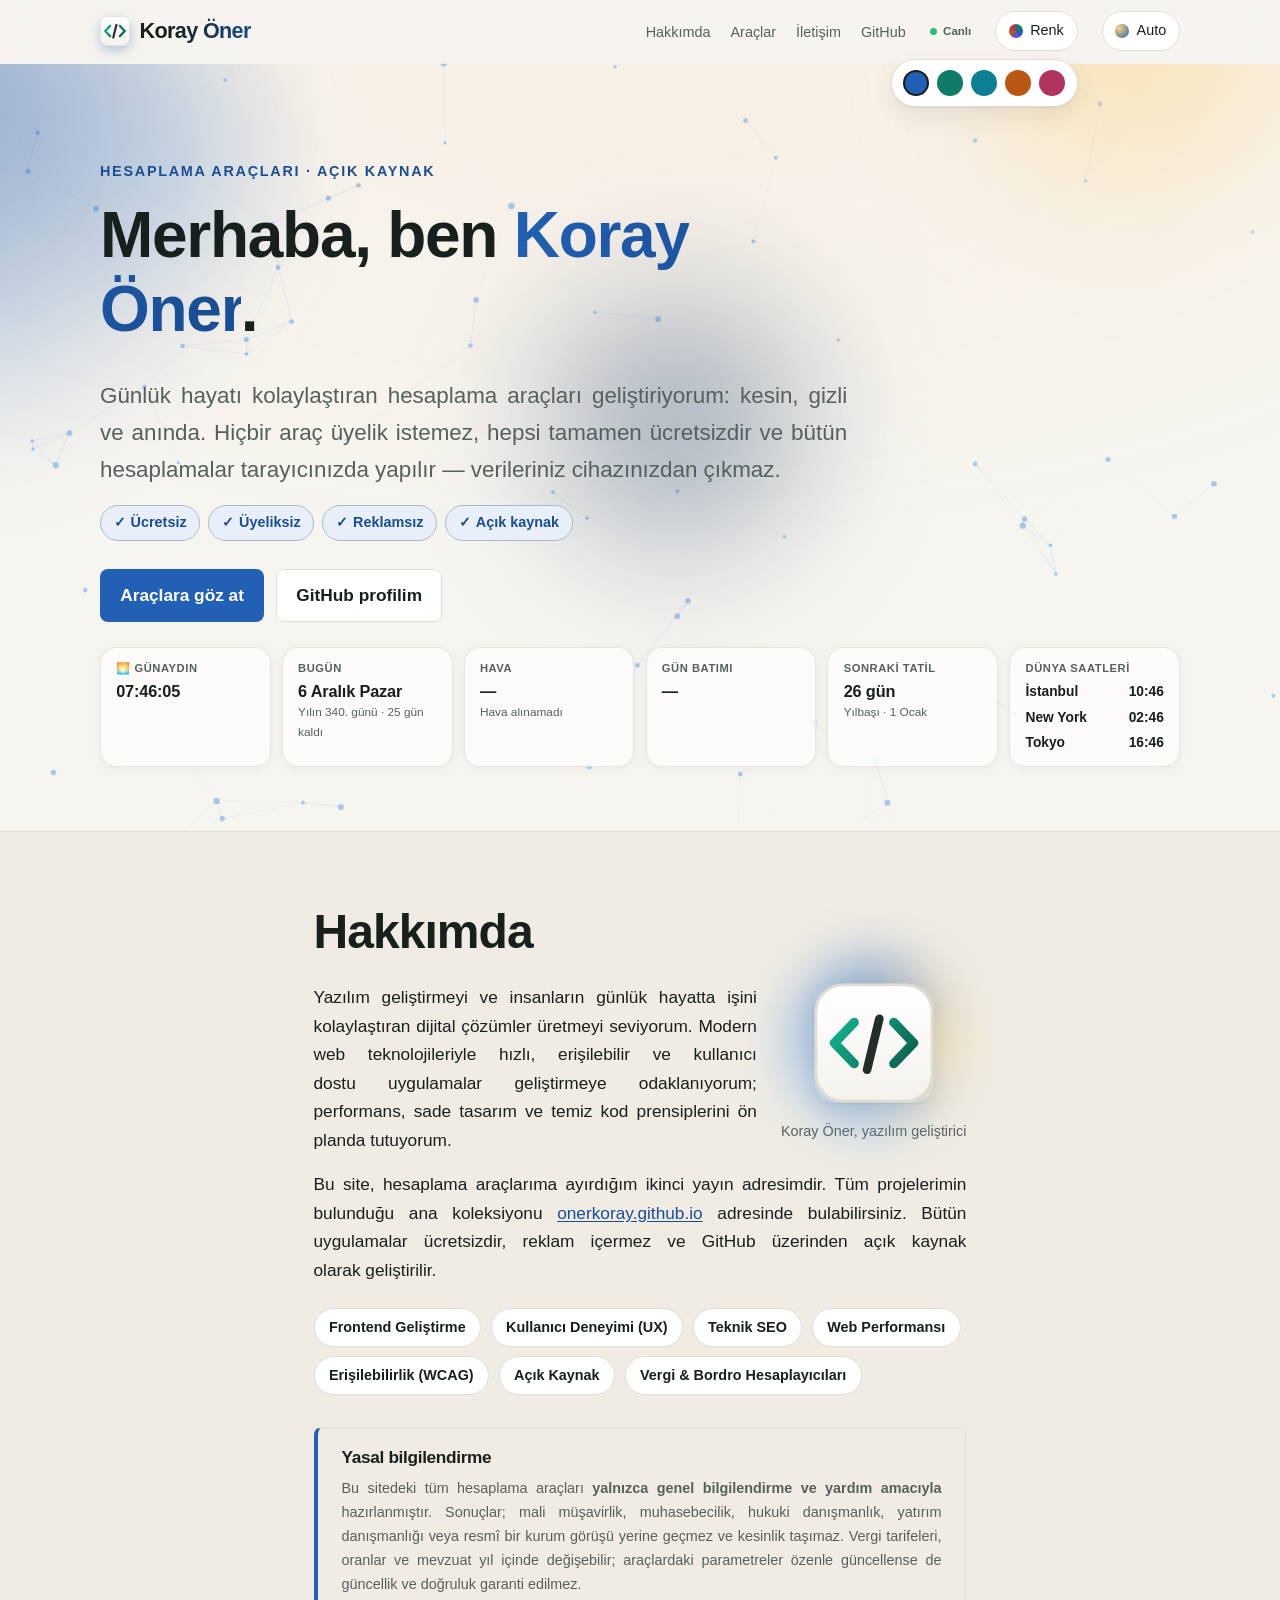
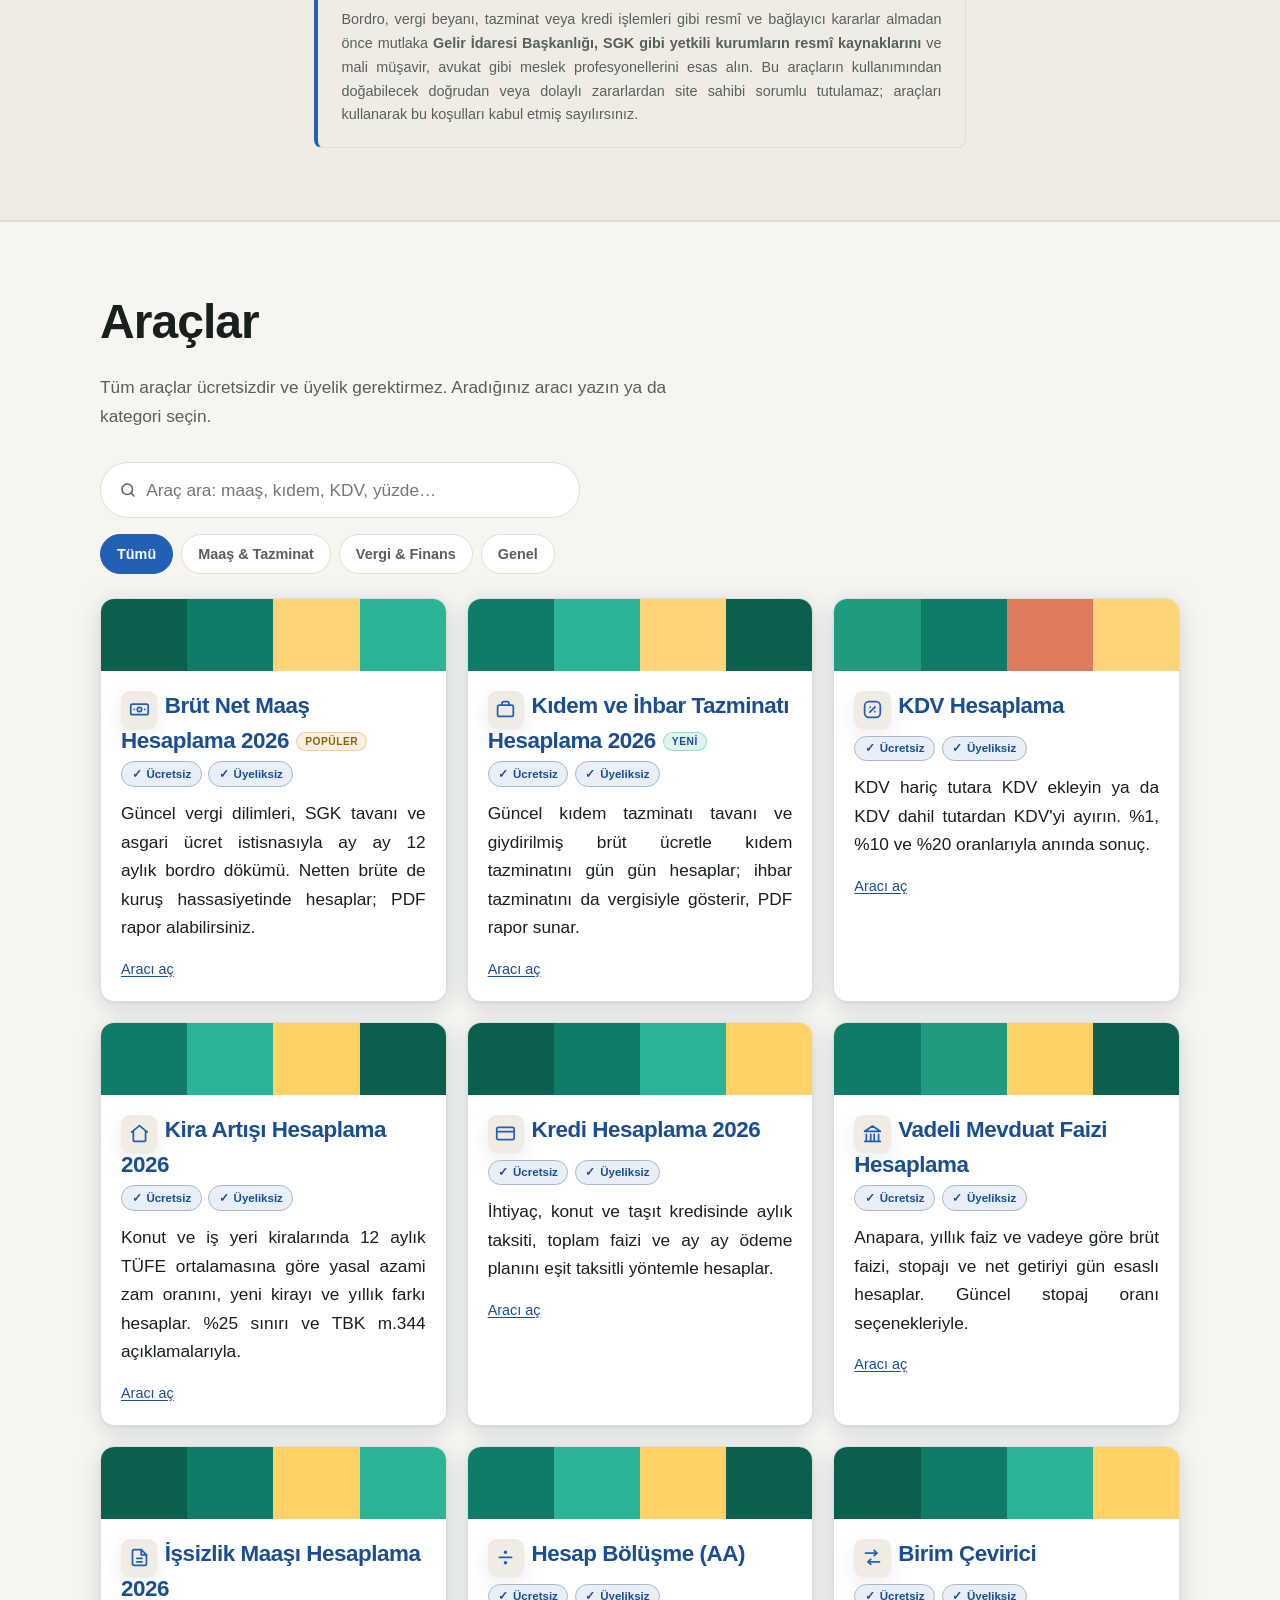
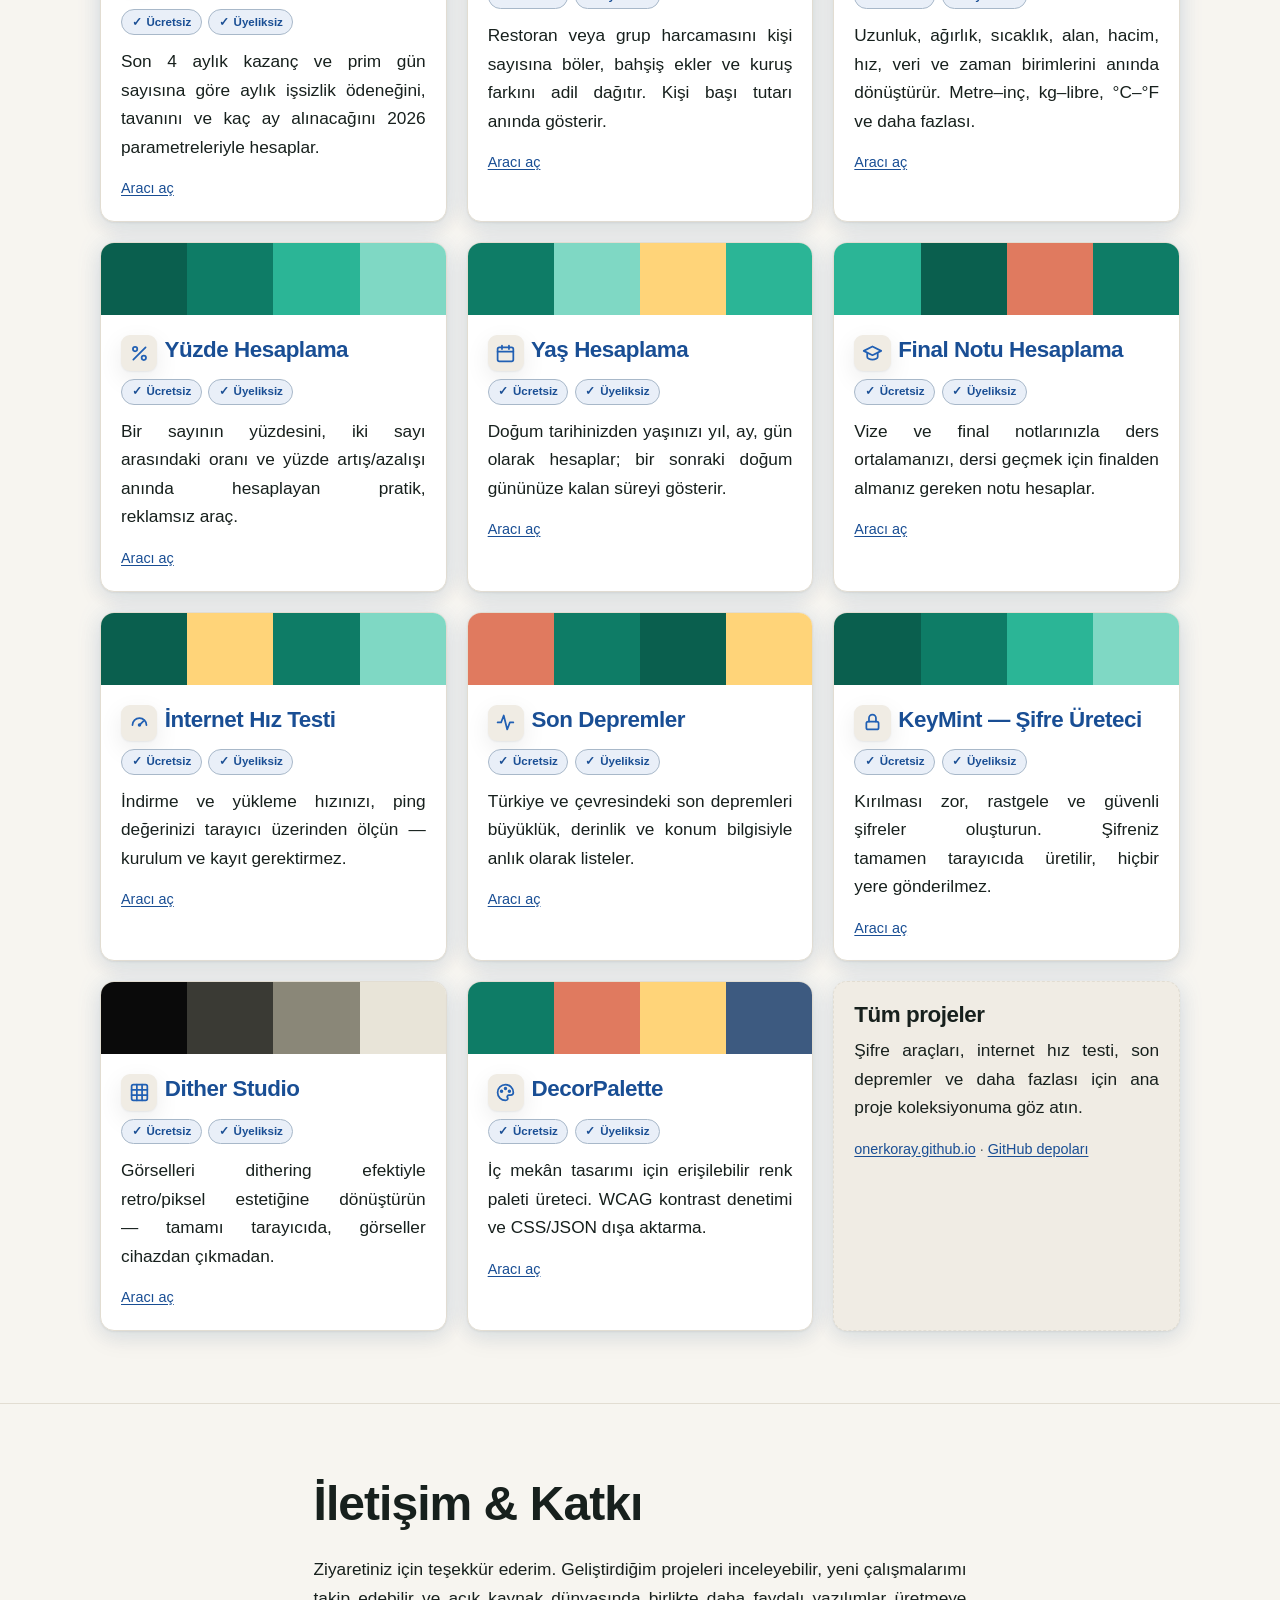
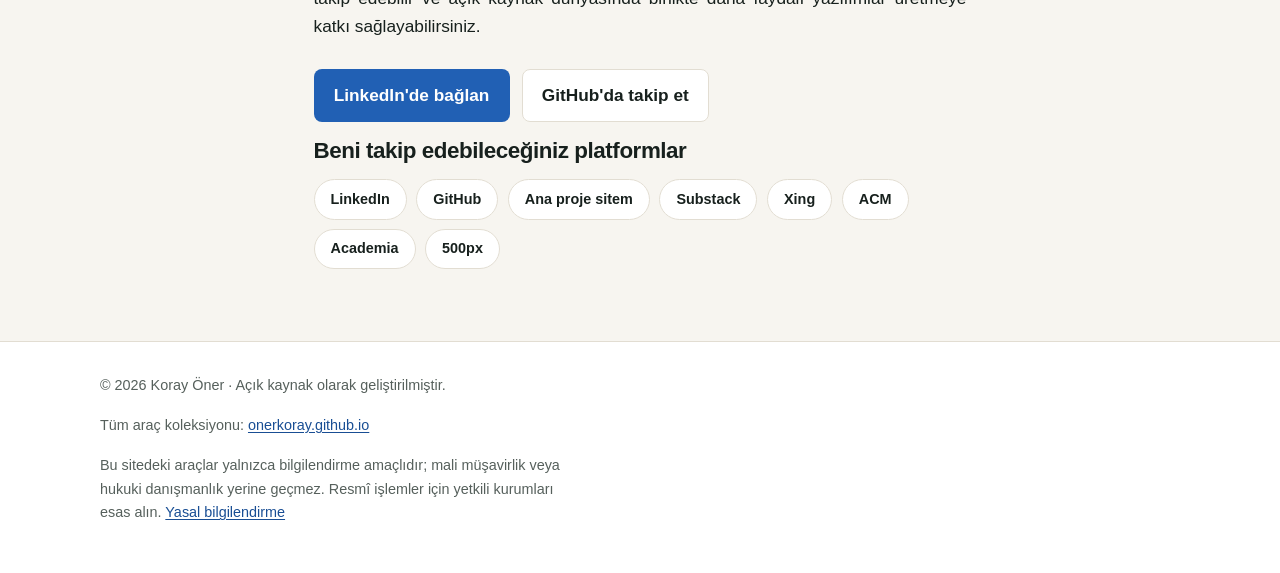
==== commit 52d13e2e: "Kart ikonlarını tek SVG setinde birleştir ve rafine et" ====
--- a/index.html
+++ b/index.html
@@ -251,7 +251,7 @@
               <span style="background:#2bb596"></span>
             </div>
             <div class="project-body">
-              <h3><span class="logo-badge" aria-hidden="true"><img src="maas-hesaplama/favicon.svg" width="24" height="24" alt=""></span> <a href="maas-hesaplama/">Brüt Net Maaş Hesaplama 2026</a></h3>
+              <h3><span class="logo-badge" aria-hidden="true"><svg viewBox="0 0 24 24" fill="none" stroke="currentColor" stroke-width="2" stroke-linecap="round" stroke-linejoin="round"><rect x="2" y="6" width="20" height="12" rx="2"/><circle cx="12" cy="12" r="2.5"/><path d="M6 12h.01M18 12h.01"/></svg></span> <a href="maas-hesaplama/">Brüt Net Maaş Hesaplama 2026</a></h3>
               <p class="card-badges" aria-hidden="true"><span>Ücretsiz</span><span>Üyeliksiz</span></p>
               <p>Güncel vergi dilimleri, SGK tavanı ve asgari ücret istisnasıyla ay ay 12 aylık bordro
               dökümü. Netten brüte de kuruş hassasiyetinde hesaplar; PDF rapor alabilirsiniz.</p>
@@ -266,7 +266,7 @@
               <span style="background:#0a5f4e"></span>
             </div>
             <div class="project-body">
-              <h3><span class="logo-badge" aria-hidden="true"><img src="kidem-tazminati-hesaplama/favicon.svg" width="24" height="24" alt=""></span> <a href="kidem-tazminati-hesaplama/">Kıdem ve İhbar Tazminatı Hesaplama 2026</a></h3>
+              <h3><span class="logo-badge" aria-hidden="true"><svg viewBox="0 0 24 24" fill="none" stroke="currentColor" stroke-width="2" stroke-linecap="round" stroke-linejoin="round"><rect x="3" y="7" width="18" height="13" rx="2"/><path d="M8 7V5a2 2 0 0 1 2-2h4a2 2 0 0 1 2 2v2"/></svg></span> <a href="kidem-tazminati-hesaplama/">Kıdem ve İhbar Tazminatı Hesaplama 2026</a></h3>
               <p class="card-badges" aria-hidden="true"><span>Ücretsiz</span><span>Üyeliksiz</span></p>
               <p>Güncel kıdem tazminatı tavanı ve giydirilmiş brüt ücretle kıdem tazminatını gün gün
               hesaplar; ihbar tazminatını da vergisiyle gösterir, PDF rapor sunar.</p>
@@ -281,7 +281,7 @@
               <span style="background:#ffd479"></span>
             </div>
             <div class="project-body">
-              <h3><span class="logo-badge" aria-hidden="true"><svg viewBox="0 0 24 24" fill="none" stroke="currentColor" stroke-width="1.8" stroke-linecap="round" stroke-linejoin="round"><path d="M5 3h14v18l-2.4-1.6L14 21l-2-1.4L10 21l-2.6-1.6L5 21z"/><path d="M15 8.5 9 14.5"/><path d="M9.2 9h.01M14.8 14h.01"/></svg></span> <a href="https://onerkoray.github.io/kdv-hesaplama/">KDV Hesaplama</a></h3>
+              <h3><span class="logo-badge" aria-hidden="true"><svg viewBox="0 0 24 24" fill="none" stroke="currentColor" stroke-width="2" stroke-linecap="round" stroke-linejoin="round"><rect x="3" y="3" width="18" height="18" rx="5"/><path d="m15 9-6 6"/><path d="M9.4 9.4h.01M14.6 14.6h.01"/></svg></span> <a href="https://onerkoray.github.io/kdv-hesaplama/">KDV Hesaplama</a></h3>
               <p class="card-badges" aria-hidden="true"><span>Ücretsiz</span><span>Üyeliksiz</span></p>
               <p>KDV hariç tutara KDV ekleyin ya da KDV dahil tutardan KDV'yi ayırın. %1, %10 ve %20
               oranlarıyla anında sonuç.</p>
@@ -296,7 +296,7 @@
               <span style="background:#0a5f4e"></span>
             </div>
             <div class="project-body">
-              <h3><span class="logo-badge" aria-hidden="true"><svg viewBox="0 0 24 24" fill="none" stroke="currentColor" stroke-width="1.8" stroke-linecap="round" stroke-linejoin="round"><path d="m3 10.5 9-7.5 9 7.5"/><path d="M5 9.5V20a1 1 0 0 0 1 1h12a1 1 0 0 0 1-1V9.5"/></svg></span> <a href="https://onerkoray.github.io/kira-artisi-hesaplama/">Kira Artışı Hesaplama 2026</a></h3>
+              <h3><span class="logo-badge" aria-hidden="true"><svg viewBox="0 0 24 24" fill="none" stroke="currentColor" stroke-width="2" stroke-linecap="round" stroke-linejoin="round"><path d="m3 10.5 9-7.5 9 7.5"/><path d="M5 9.5V20a1 1 0 0 0 1 1h12a1 1 0 0 0 1-1V9.5"/></svg></span> <a href="https://onerkoray.github.io/kira-artisi-hesaplama/">Kira Artışı Hesaplama 2026</a></h3>
               <p class="card-badges" aria-hidden="true"><span>Ücretsiz</span><span>Üyeliksiz</span></p>
               <p>Konut ve iş yeri kiralarında 12 aylık TÜFE ortalamasına göre yasal azami zam oranını,
               yeni kirayı ve yıllık farkı hesaplar. %25 sınırı ve TBK m.344 açıklamalarıyla.</p>
@@ -311,7 +311,7 @@
               <span style="background:#ffd166"></span>
             </div>
             <div class="project-body">
-              <h3><span class="logo-badge" aria-hidden="true"><svg viewBox="0 0 24 24" fill="none" stroke="currentColor" stroke-width="1.8" stroke-linecap="round" stroke-linejoin="round"><rect x="2" y="5" width="20" height="14" rx="2"/><path d="M2 10h20"/></svg></span> <a href="https://onerkoray.github.io/kredi-hesaplama/">Kredi Hesaplama 2026</a></h3>
+              <h3><span class="logo-badge" aria-hidden="true"><svg viewBox="0 0 24 24" fill="none" stroke="currentColor" stroke-width="2" stroke-linecap="round" stroke-linejoin="round"><rect x="2" y="5" width="20" height="14" rx="2"/><path d="M2 10h20"/></svg></span> <a href="https://onerkoray.github.io/kredi-hesaplama/">Kredi Hesaplama 2026</a></h3>
               <p class="card-badges" aria-hidden="true"><span>Ücretsiz</span><span>Üyeliksiz</span></p>
               <p>İhtiyaç, konut ve taşıt kredisinde aylık taksiti, toplam faizi ve ay ay ödeme planını
               eşit taksitli yöntemle hesaplar.</p>
@@ -326,7 +326,7 @@
               <span style="background:#0a5f4e"></span>
             </div>
             <div class="project-body">
-              <h3><span class="logo-badge" aria-hidden="true"><svg viewBox="0 0 24 24" fill="none" stroke="currentColor" stroke-width="1.8" stroke-linecap="round" stroke-linejoin="round"><path d="M3 21h18"/><path d="M5 21v-8M10 21v-8M14 21v-8M19 21v-8"/><path d="m3 9.5 9-6 9 6H3z"/></svg></span> <a href="https://onerkoray.github.io/vadeli-mevduat-hesaplama/">Vadeli Mevduat Faizi Hesaplama</a></h3>
+              <h3><span class="logo-badge" aria-hidden="true"><svg viewBox="0 0 24 24" fill="none" stroke="currentColor" stroke-width="2" stroke-linecap="round" stroke-linejoin="round"><path d="M3 21h18"/><path d="M5 21v-8M10 21v-8M14 21v-8M19 21v-8"/><path d="m3 9.5 9-6 9 6H3z"/></svg></span> <a href="https://onerkoray.github.io/vadeli-mevduat-hesaplama/">Vadeli Mevduat Faizi Hesaplama</a></h3>
               <p class="card-badges" aria-hidden="true"><span>Ücretsiz</span><span>Üyeliksiz</span></p>
               <p>Anapara, yıllık faiz ve vadeye göre brüt faizi, stopajı ve net getiriyi gün esaslı
               hesaplar. Güncel stopaj oranı seçenekleriyle.</p>
@@ -341,7 +341,7 @@
               <span style="background:#2bb596"></span>
             </div>
             <div class="project-body">
-              <h3><span class="logo-badge" aria-hidden="true"><svg viewBox="0 0 24 24" fill="none" stroke="currentColor" stroke-width="1.8" stroke-linecap="round" stroke-linejoin="round"><path d="M14 3H6a2 2 0 0 0-2 2v14a2 2 0 0 0 2 2h12a2 2 0 0 0 2-2V9z"/><path d="M14 3v6h6"/><path d="M9 13h6M9 17h6"/></svg></span> <a href="https://onerkoray.github.io/issizlik-maasi-hesaplama/">İşsizlik Maaşı Hesaplama 2026</a></h3>
+              <h3><span class="logo-badge" aria-hidden="true"><svg viewBox="0 0 24 24" fill="none" stroke="currentColor" stroke-width="2" stroke-linecap="round" stroke-linejoin="round"><path d="M14 3H6a2 2 0 0 0-2 2v14a2 2 0 0 0 2 2h12a2 2 0 0 0 2-2V9z"/><path d="M14 3v6h6"/><path d="M9 13h6M9 17h6"/></svg></span> <a href="https://onerkoray.github.io/issizlik-maasi-hesaplama/">İşsizlik Maaşı Hesaplama 2026</a></h3>
               <p class="card-badges" aria-hidden="true"><span>Ücretsiz</span><span>Üyeliksiz</span></p>
               <p>Son 4 aylık kazanç ve prim gün sayısına göre aylık işsizlik ödeneğini, tavanını ve kaç ay
               alınacağını 2026 parametreleriyle hesaplar.</p>
@@ -356,7 +356,7 @@
               <span style="background:#0a5f4e"></span>
             </div>
             <div class="project-body">
-              <h3><span class="logo-badge" aria-hidden="true"><svg viewBox="0 0 24 24" fill="none" stroke="currentColor" stroke-width="1.8" stroke-linecap="round" stroke-linejoin="round"><circle cx="12" cy="6" r="1"/><circle cx="12" cy="18" r="1"/><path d="M5 12h14"/></svg></span> <a href="https://onerkoray.github.io/hesap-bolusme/">Hesap Bölüşme (AA)</a></h3>
+              <h3><span class="logo-badge" aria-hidden="true"><svg viewBox="0 0 24 24" fill="none" stroke="currentColor" stroke-width="2" stroke-linecap="round" stroke-linejoin="round"><circle cx="12" cy="6" r="1"/><circle cx="12" cy="18" r="1"/><path d="M5 12h14"/></svg></span> <a href="https://onerkoray.github.io/hesap-bolusme/">Hesap Bölüşme (AA)</a></h3>
               <p class="card-badges" aria-hidden="true"><span>Ücretsiz</span><span>Üyeliksiz</span></p>
               <p>Restoran veya grup harcamasını kişi sayısına böler, bahşiş ekler ve kuruş farkını adil
               dağıtır. Kişi başı tutarı anında gösterir.</p>
@@ -371,7 +371,7 @@
               <span style="background:#ffd166"></span>
             </div>
             <div class="project-body">
-              <h3><span class="logo-badge" aria-hidden="true"><svg viewBox="0 0 24 24" fill="none" stroke="currentColor" stroke-width="1.8" stroke-linecap="round" stroke-linejoin="round"><path d="M4 7h13"/><path d="m14 4 3 3-3 3"/><path d="M20 17H7"/><path d="m10 14-3 3 3 3"/></svg></span> <a href="https://onerkoray.github.io/birim-cevirici/">Birim Çevirici</a></h3>
+              <h3><span class="logo-badge" aria-hidden="true"><svg viewBox="0 0 24 24" fill="none" stroke="currentColor" stroke-width="2" stroke-linecap="round" stroke-linejoin="round"><path d="M4 7h13"/><path d="m14 4 3 3-3 3"/><path d="M20 17H7"/><path d="m10 14-3 3 3 3"/></svg></span> <a href="https://onerkoray.github.io/birim-cevirici/">Birim Çevirici</a></h3>
               <p class="card-badges" aria-hidden="true"><span>Ücretsiz</span><span>Üyeliksiz</span></p>
               <p>Uzunluk, ağırlık, sıcaklık, alan, hacim, hız, veri ve zaman birimlerini anında dönüştürür.
               Metre–inç, kg–libre, °C–°F ve daha fazlası.</p>
@@ -386,7 +386,7 @@
               <span style="background:#7fd8c4"></span>
             </div>
             <div class="project-body">
-              <h3><span class="logo-badge" aria-hidden="true"><svg viewBox="0 0 24 24" fill="none" stroke="currentColor" stroke-width="1.8" stroke-linecap="round" stroke-linejoin="round"><path d="M19 5 5 19"/><circle cx="7" cy="7" r="2.5"/><circle cx="17" cy="17" r="2.5"/></svg></span> <a href="https://onerkoray.github.io/yuzde-hesaplama/">Yüzde Hesaplama</a></h3>
+              <h3><span class="logo-badge" aria-hidden="true"><svg viewBox="0 0 24 24" fill="none" stroke="currentColor" stroke-width="2" stroke-linecap="round" stroke-linejoin="round"><path d="M19 5 5 19"/><circle cx="7" cy="7" r="2.5"/><circle cx="17" cy="17" r="2.5"/></svg></span> <a href="https://onerkoray.github.io/yuzde-hesaplama/">Yüzde Hesaplama</a></h3>
               <p class="card-badges" aria-hidden="true"><span>Ücretsiz</span><span>Üyeliksiz</span></p>
               <p>Bir sayının yüzdesini, iki sayı arasındaki oranı ve yüzde artış/azalışı anında
               hesaplayan pratik, reklamsız araç.</p>
@@ -401,7 +401,7 @@
               <span style="background:#2bb596"></span>
             </div>
             <div class="project-body">
-              <h3><span class="logo-badge" aria-hidden="true"><svg viewBox="0 0 24 24" fill="none" stroke="currentColor" stroke-width="1.8" stroke-linecap="round" stroke-linejoin="round"><rect x="3" y="5" width="18" height="16" rx="2"/><path d="M3 10h18M8 3v4M16 3v4"/></svg></span> <a href="https://onerkoray.github.io/yas-hesaplama/">Yaş Hesaplama</a></h3>
+              <h3><span class="logo-badge" aria-hidden="true"><svg viewBox="0 0 24 24" fill="none" stroke="currentColor" stroke-width="2" stroke-linecap="round" stroke-linejoin="round"><rect x="3" y="5" width="18" height="16" rx="2"/><path d="M3 10h18M8 3v4M16 3v4"/></svg></span> <a href="https://onerkoray.github.io/yas-hesaplama/">Yaş Hesaplama</a></h3>
               <p class="card-badges" aria-hidden="true"><span>Ücretsiz</span><span>Üyeliksiz</span></p>
               <p>Doğum tarihinizden yaşınızı yıl, ay, gün olarak hesaplar; bir sonraki doğum gününüze
               kalan süreyi gösterir.</p>
@@ -416,7 +416,7 @@
               <span style="background:#0e7c66"></span>
             </div>
             <div class="project-body">
-              <h3><span class="logo-badge" aria-hidden="true"><svg viewBox="0 0 24 24" fill="none" stroke="currentColor" stroke-width="1.8" stroke-linecap="round" stroke-linejoin="round"><path d="m2 9 10-5 10 5-10 5z"/><path d="M6 11.5V16c0 1.4 2.7 3 6 3s6-1.6 6-3v-4.5"/></svg></span> <a href="https://onerkoray.github.io/final-notu-hesaplama/">Final Notu Hesaplama</a></h3>
+              <h3><span class="logo-badge" aria-hidden="true"><svg viewBox="0 0 24 24" fill="none" stroke="currentColor" stroke-width="2" stroke-linecap="round" stroke-linejoin="round"><path d="m2 9 10-5 10 5-10 5z"/><path d="M6 11.5V16c0 1.4 2.7 3 6 3s6-1.6 6-3v-4.5"/></svg></span> <a href="https://onerkoray.github.io/final-notu-hesaplama/">Final Notu Hesaplama</a></h3>
               <p class="card-badges" aria-hidden="true"><span>Ücretsiz</span><span>Üyeliksiz</span></p>
               <p>Vize ve final notlarınızla ders ortalamanızı, dersi geçmek için finalden almanız
               gereken notu hesaplar.</p>
@@ -431,7 +431,7 @@
               <span style="background:#7fd8c4"></span>
             </div>
             <div class="project-body">
-              <h3><span class="logo-badge" aria-hidden="true"><svg viewBox="0 0 24 24" fill="none" stroke="currentColor" stroke-width="1.8" stroke-linecap="round" stroke-linejoin="round"><path d="M4 15a8 8 0 1 1 16 0"/><path d="m12 15 4.5-4.5"/><circle cx="12" cy="15" r="1"/></svg></span> <a href="https://onerkoray.github.io/internet-hiz-testi/">İnternet Hız Testi</a></h3>
+              <h3><span class="logo-badge" aria-hidden="true"><svg viewBox="0 0 24 24" fill="none" stroke="currentColor" stroke-width="2" stroke-linecap="round" stroke-linejoin="round"><path d="M4 15a8 8 0 1 1 16 0"/><path d="m12 15 4.5-4.5"/><circle cx="12" cy="15" r="1"/></svg></span> <a href="https://onerkoray.github.io/internet-hiz-testi/">İnternet Hız Testi</a></h3>
               <p class="card-badges" aria-hidden="true"><span>Ücretsiz</span><span>Üyeliksiz</span></p>
               <p>İndirme ve yükleme hızınızı, ping değerinizi tarayıcı üzerinden ölçün — kurulum ve
               kayıt gerektirmez.</p>
@@ -446,7 +446,7 @@
               <span style="background:#ffd479"></span>
             </div>
             <div class="project-body">
-              <h3><span class="logo-badge" aria-hidden="true"><svg viewBox="0 0 24 24" fill="none" stroke="currentColor" stroke-width="1.8" stroke-linecap="round" stroke-linejoin="round"><path d="M3 12h4l3-8 4 16 3-8h4"/></svg></span> <a href="https://onerkoray.github.io/son-depremler/">Son Depremler</a></h3>
+              <h3><span class="logo-badge" aria-hidden="true"><svg viewBox="0 0 24 24" fill="none" stroke="currentColor" stroke-width="2" stroke-linecap="round" stroke-linejoin="round"><path d="M3 12h4l3-8 4 16 3-8h4"/></svg></span> <a href="https://onerkoray.github.io/son-depremler/">Son Depremler</a></h3>
               <p class="card-badges" aria-hidden="true"><span>Ücretsiz</span><span>Üyeliksiz</span></p>
               <p>Türkiye ve çevresindeki son depremleri büyüklük, derinlik ve konum bilgisiyle anlık
               olarak listeler.</p>
@@ -461,7 +461,7 @@
               <span style="background:#7fd8c4"></span>
             </div>
             <div class="project-body">
-              <h3><span class="logo-badge" aria-hidden="true"><svg viewBox="0 0 24 24" fill="none" stroke="currentColor" stroke-width="1.8" stroke-linecap="round" stroke-linejoin="round"><rect x="5" y="11" width="14" height="9" rx="2"/><path d="M8 11V7a4 4 0 0 1 8 0v4"/></svg></span> <a href="https://onerkoray.github.io/keymint/">KeyMint — Şifre Üreteci</a></h3>
+              <h3><span class="logo-badge" aria-hidden="true"><svg viewBox="0 0 24 24" fill="none" stroke="currentColor" stroke-width="2" stroke-linecap="round" stroke-linejoin="round"><rect x="5" y="11" width="14" height="9" rx="2"/><path d="M8 11V7a4 4 0 0 1 8 0v4"/></svg></span> <a href="https://onerkoray.github.io/keymint/">KeyMint — Şifre Üreteci</a></h3>
               <p class="card-badges" aria-hidden="true"><span>Ücretsiz</span><span>Üyeliksiz</span></p>
               <p>Kırılması zor, rastgele ve güvenli şifreler oluşturun. Şifreniz tamamen tarayıcıda
               üretilir, hiçbir yere gönderilmez.</p>
@@ -476,7 +476,7 @@
               <span style="background:#e8e4d8"></span>
             </div>
             <div class="project-body">
-              <h3><span class="logo-badge" aria-hidden="true"><svg viewBox="0 0 24 24" fill="none" stroke="currentColor" stroke-width="1.8" stroke-linecap="round" stroke-linejoin="round"><rect x="3" y="3" width="18" height="18" rx="2"/><path d="M3 9h18M3 15h18M9 3v18M15 3v18"/></svg></span> <a href="https://onerkoray.github.io/dither-studio/">Dither Studio</a></h3>
+              <h3><span class="logo-badge" aria-hidden="true"><svg viewBox="0 0 24 24" fill="none" stroke="currentColor" stroke-width="2" stroke-linecap="round" stroke-linejoin="round"><rect x="3" y="3" width="18" height="18" rx="2"/><path d="M3 9h18M3 15h18M9 3v18M15 3v18"/></svg></span> <a href="https://onerkoray.github.io/dither-studio/">Dither Studio</a></h3>
               <p class="card-badges" aria-hidden="true"><span>Ücretsiz</span><span>Üyeliksiz</span></p>
               <p>Görselleri dithering efektiyle retro/piksel estetiğine dönüştürün — tamamı tarayıcıda,
               görseller cihazdan çıkmadan.</p>
@@ -491,7 +491,7 @@
               <span style="background:#3d5a80"></span>
             </div>
             <div class="project-body">
-              <h3><span class="logo-badge" aria-hidden="true"><svg viewBox="0 0 24 24" fill="none" stroke="currentColor" stroke-width="1.8" stroke-linecap="round" stroke-linejoin="round"><path d="M12 21a9 9 0 1 1 9-9c0 2-1.3 3-3 3h-2a2 2 0 0 0-1.6 3.2c.7.9.2 2.8-2.4 2.8z"/><circle cx="7.5" cy="10.5" r="1"/><circle cx="12" cy="7.5" r="1"/><circle cx="16.5" cy="10.5" r="1"/></svg></span> <a href="https://onerkoray.github.io/decorpalette/">DecorPalette</a></h3>
+              <h3><span class="logo-badge" aria-hidden="true"><svg viewBox="0 0 24 24" fill="none" stroke="currentColor" stroke-width="2" stroke-linecap="round" stroke-linejoin="round"><path d="M12 21a9 9 0 1 1 9-9c0 2-1.3 3-3 3h-2a2 2 0 0 0-1.6 3.2c.7.9.2 2.8-2.4 2.8z"/><circle cx="7.5" cy="10.5" r="1"/><circle cx="12" cy="7.5" r="1"/><circle cx="16.5" cy="10.5" r="1"/></svg></span> <a href="https://onerkoray.github.io/decorpalette/">DecorPalette</a></h3>
               <p class="card-badges" aria-hidden="true"><span>Ücretsiz</span><span>Üyeliksiz</span></p>
               <p>İç mekân tasarımı için erişilebilir renk paleti üreteci. WCAG kontrast denetimi ve
               CSS/JSON dışa aktarma.</p>
--- a/style.css
+++ b/style.css
@@ -156,7 +156,7 @@
 .project-body { padding: 1.25rem; }
 .project-body h3 { margin-bottom: .5rem; }
 .logo-badge { display: inline-flex; align-items: center; justify-content: center; width: 1.9em; height: 1.9em; margin-right: .1em; border-radius: 9px; background: var(--surface-2, #eef2f1); font-size: .85em; line-height: 1; vertical-align: -.35em; box-shadow: var(--shadow); color: var(--brand); }
-.logo-badge svg { width: 1.05em; height: 1.05em; }
+.logo-badge svg { display: block; width: 1.1em; height: 1.1em; }
 .project-body h3 a { text-decoration: none; }
 .project-links { color: var(--text-muted); font-size: var(--step--1); margin-bottom: 0; }
 .project-card--soon { border-style: dashed; box-shadow: none; background: var(--surface-2); }
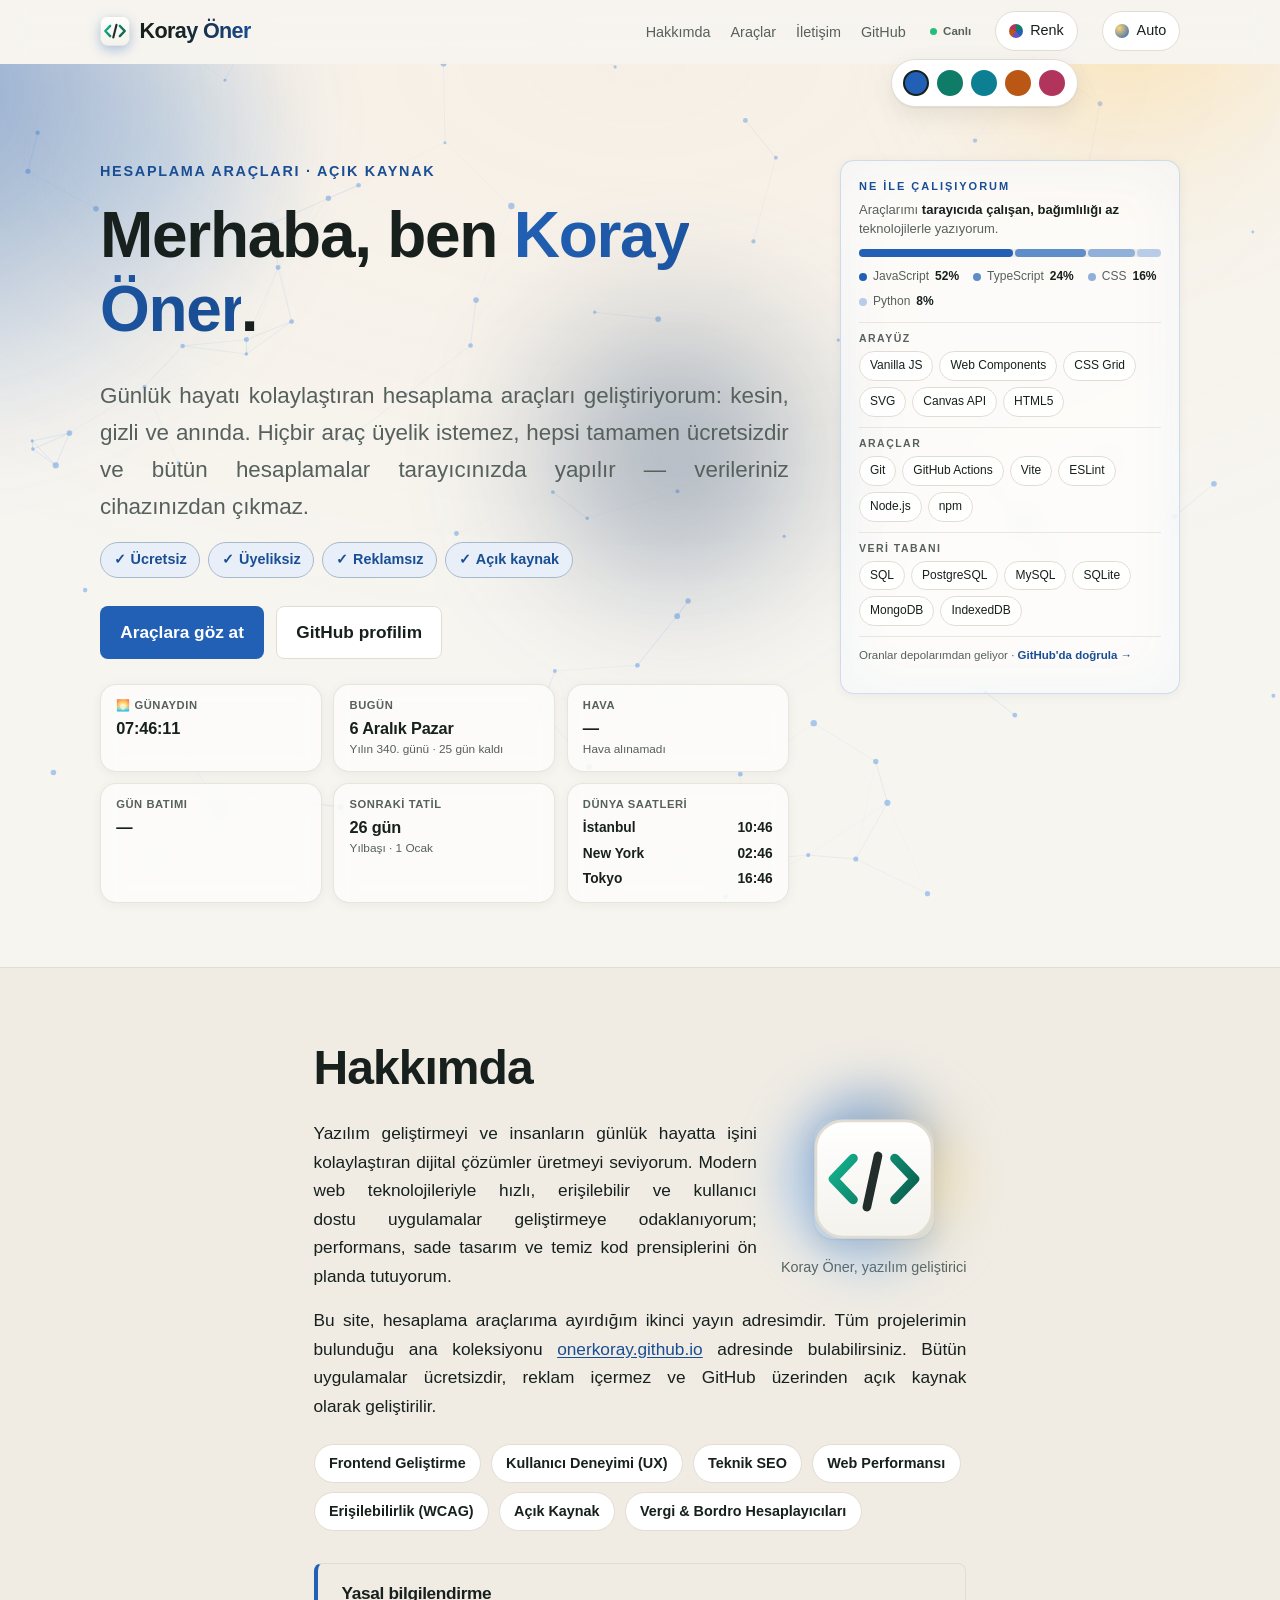
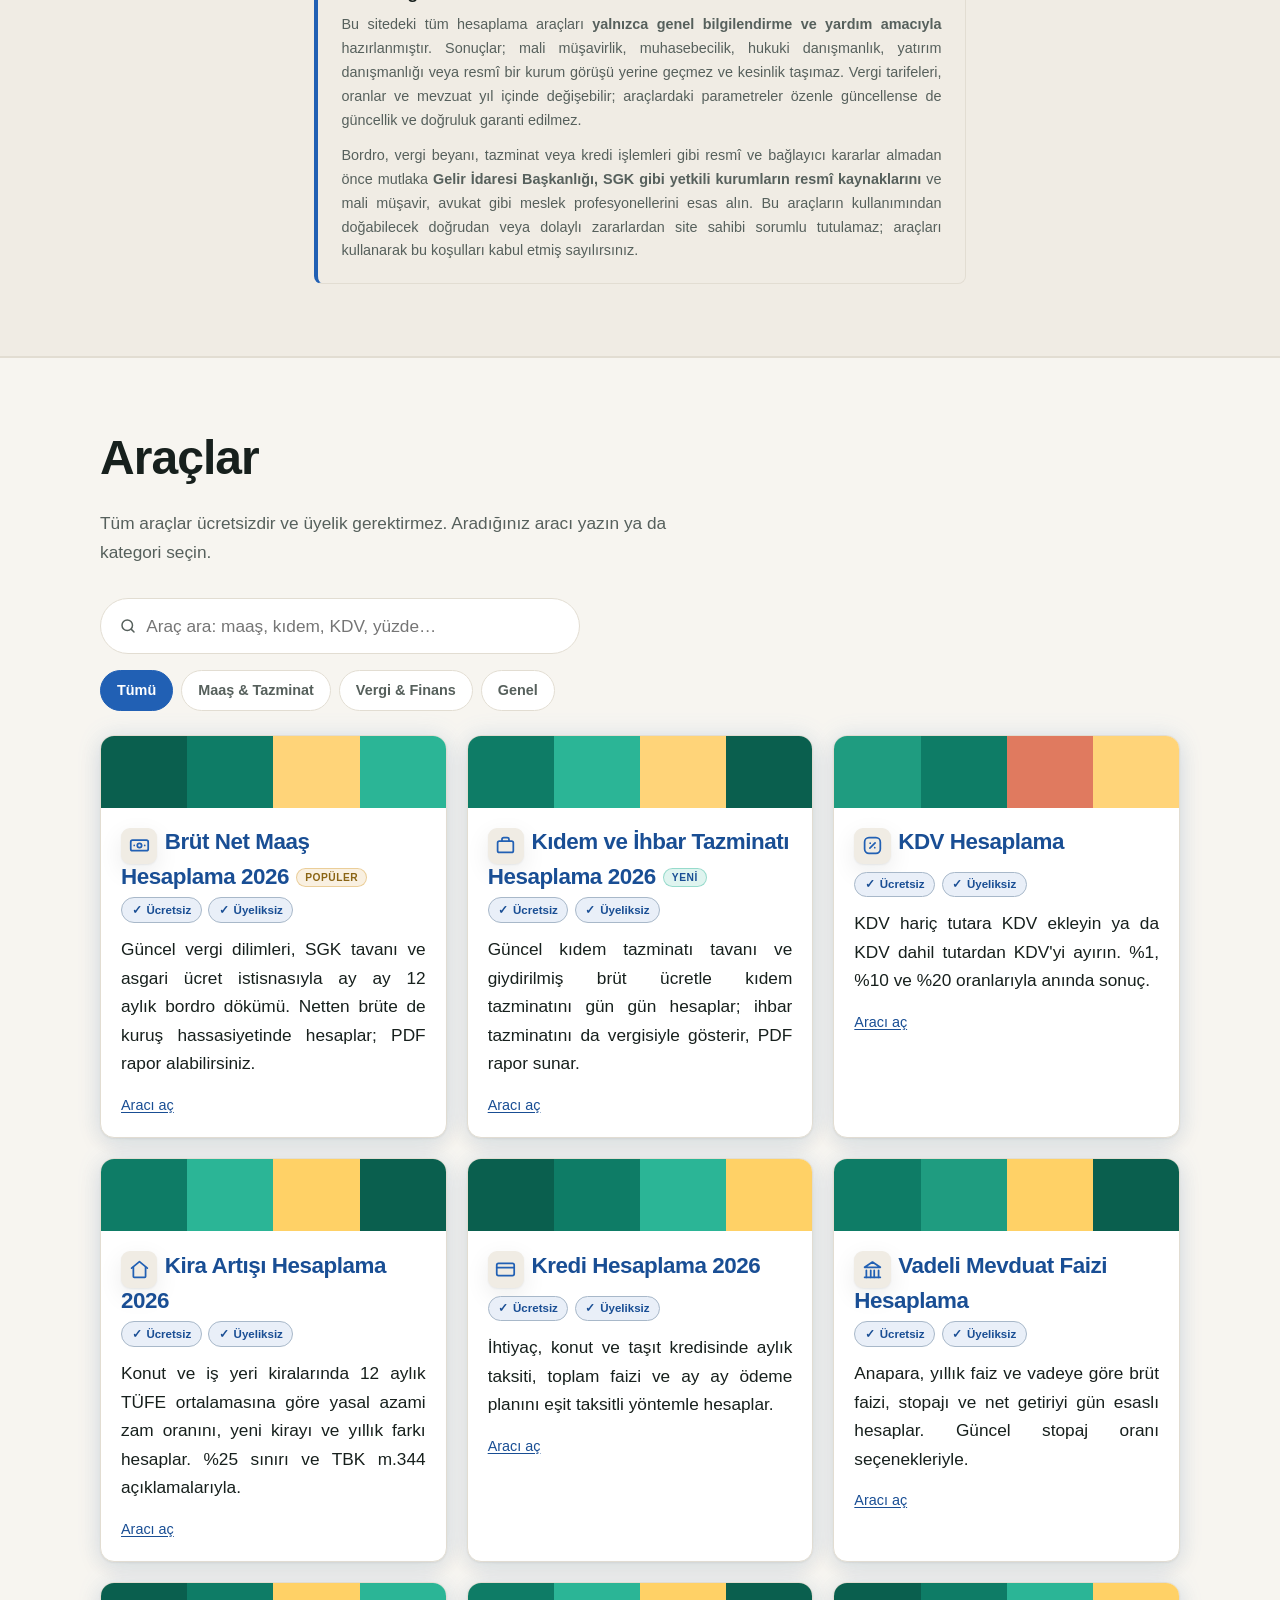
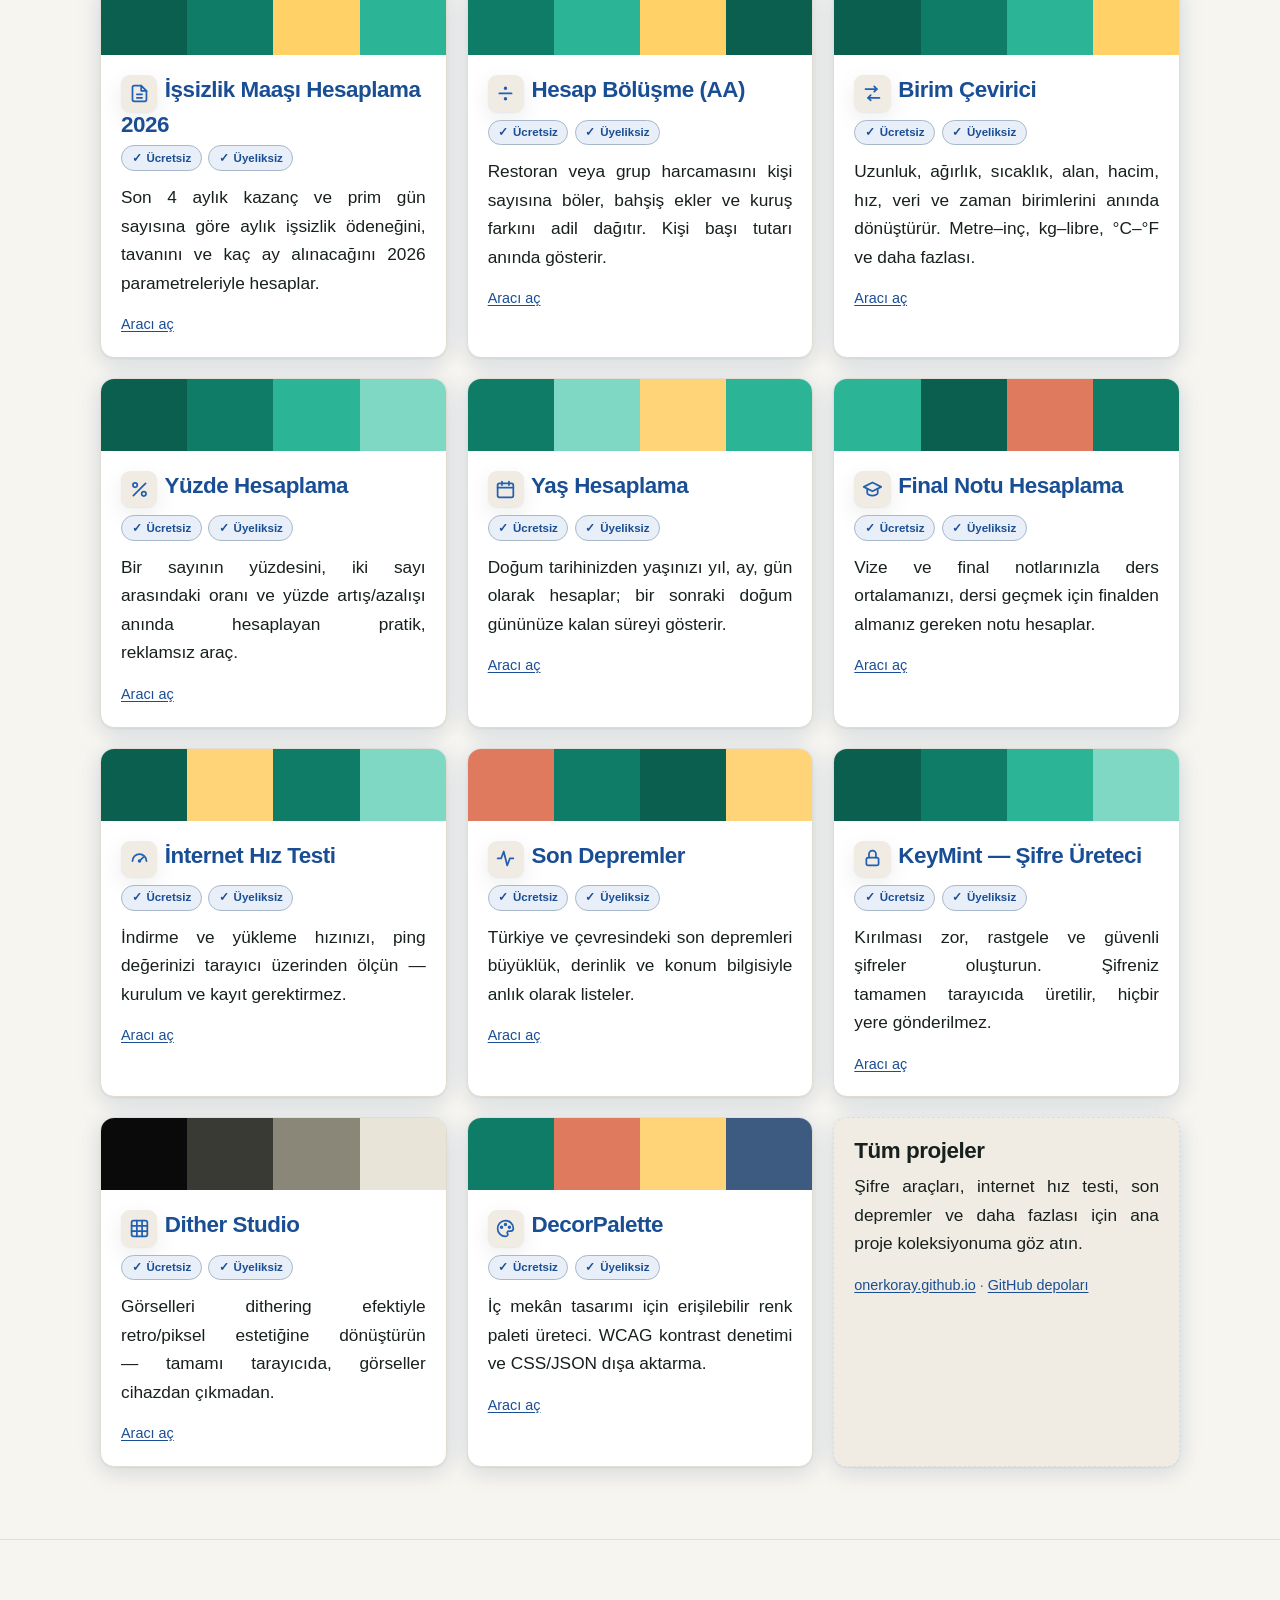
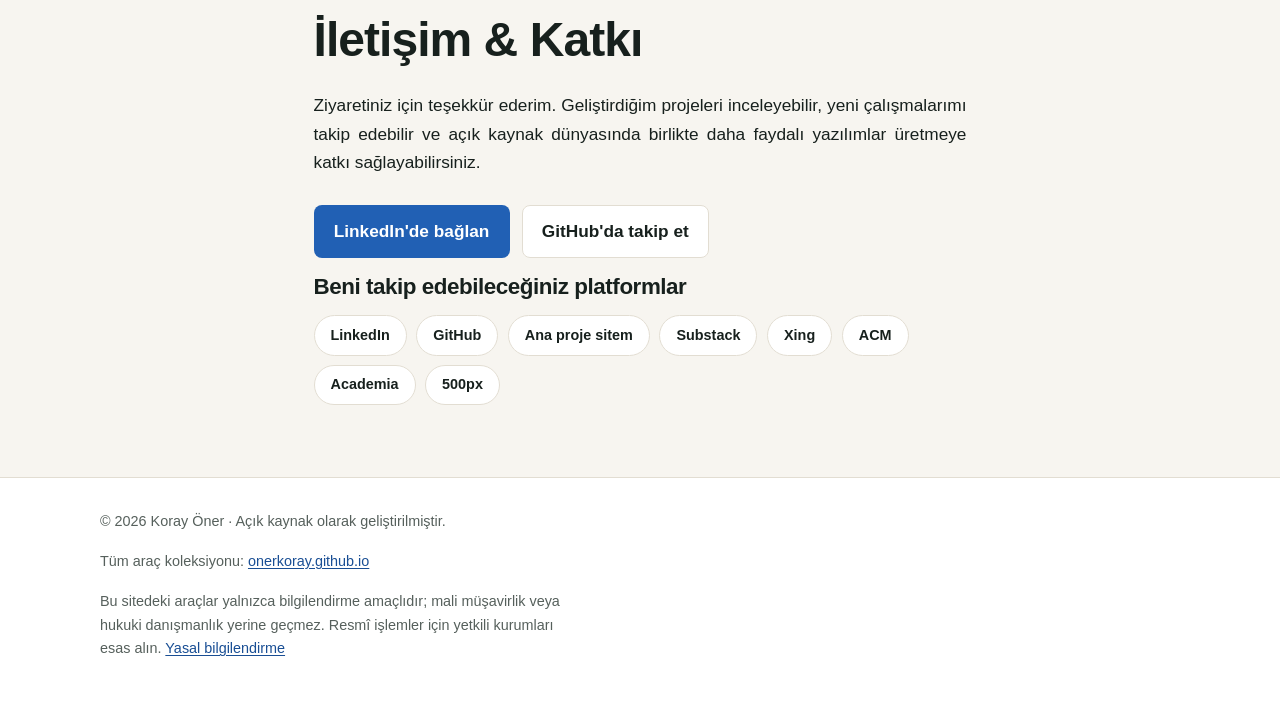
==== commit d6fa4e30: "Hero'ya tech panel eklendi (cam efekt, dil şeridi, canlı etiketler); sitemap tarihi" ====
--- a/index.html
+++ b/index.html
@@ -154,6 +154,7 @@
     <section class="hero" aria-labelledby="hero-title">
       <div class="hero-bg" aria-hidden="true"><span></span><span></span><span></span></div>
       <div class="wrap hero-inner">
+        <div class="hero-copy">
         <p class="eyebrow reveal">Hesaplama Araçları · Açık Kaynak</p>
         <h1 id="hero-title" class="reveal" style="--reveal-delay:80ms">Merhaba, ben <span class="accent">Koray Öner</span>.</h1>
         <p class="lede reveal" style="--reveal-delay:160ms">
@@ -171,6 +172,54 @@
           <a class="btn btn-primary" href="#projects">Araçlara göz at</a>
           <a class="btn btn-ghost" href="https://github.com/korayoner" rel="noopener">GitHub profilim</a>
         </div>
+        </div>
+
+        <aside class="tech-panel reveal" style="--reveal-delay:320ms" aria-label="Kullandığım teknolojiler">
+          <div>
+            <p class="tech-panel__eyebrow">Ne ile çalışıyorum</p>
+            <p class="tech-panel__intro">
+              Araçlarımı <strong>tarayıcıda çalışan, bağımlılığı az</strong> teknolojilerle yazıyorum.
+            </p>
+          </div>
+          <div class="lang-wrap">
+            <div class="lang-bar" role="img" aria-label="Dil dağılımı: JavaScript %52, TypeScript %24, CSS %16, Python %8">
+              <span data-lang="JavaScript" data-pct="52"></span>
+              <span data-lang="TypeScript" data-pct="24"></span>
+              <span data-lang="CSS" data-pct="16"></span>
+              <span data-lang="Python" data-pct="8"></span>
+            </div>
+            <ul class="lang-legend">
+              <li>JavaScript <b data-count="52">0%</b></li>
+              <li>TypeScript <b data-count="24">0%</b></li>
+              <li>CSS <b data-count="16">0%</b></li>
+              <li>Python <b data-count="8">0%</b></li>
+            </ul>
+          </div>
+          <div class="tech-group">
+            <h3>Arayüz</h3>
+            <ul class="tech-tags">
+              <li>Vanilla JS</li><li>Web Components</li><li>CSS Grid</li>
+              <li>SVG</li><li>Canvas API</li><li>HTML5</li>
+            </ul>
+          </div>
+          <div class="tech-group">
+            <h3>Araçlar</h3>
+            <ul class="tech-tags">
+              <li>Git</li><li>GitHub Actions</li><li>Vite</li>
+              <li>ESLint</li><li>Node.js</li><li>npm</li>
+            </ul>
+          </div>
+          <div class="tech-group">
+            <h3>Veri Tabanı</h3>
+            <ul class="tech-tags">
+              <li>SQL</li><li>PostgreSQL</li><li>MySQL</li>
+              <li>SQLite</li><li>MongoDB</li><li>IndexedDB</li>
+            </ul>
+          </div>
+          <p class="tech-panel__foot">
+            Oranlar depolarımdan geliyor · <a href="https://github.com/korayoner" rel="noopener">GitHub'da doğrula →</a>
+          </p>
+        </aside>
       </div>
     </section>
 
--- a/live.css
+++ b/live.css
@@ -129,3 +129,83 @@
 .lc-world { display: grid; gap: .18rem; font-variant-numeric: tabular-nums; }
 .lc-world span { display: flex; justify-content: space-between; gap: .8rem; font-size: .86rem; font-weight: 600; color: var(--text); }
 .lc-world b { font-weight: 800; }
+/* ---- Hero teknoloji paneli ---- */
+.hero-inner { display: grid; grid-template-columns: minmax(0, 1fr) 340px; gap: clamp(1.5rem, 4vw, 3.5rem); align-items: stretch; }
+.hero-copy { min-width: 0; }
+@media (max-width: 900px) {
+  .hero-inner { grid-template-columns: 1fr; }
+  .tech-panel { width: 100%; max-width: 420px; margin-inline: auto; }
+}
+
+.tech-panel{width:100%;height:auto;align-self:start;padding:16px 18px 12px;box-sizing:border-box;display:flex;flex-direction:column;gap:10px;
+  background: color-mix(in srgb, var(--surface) 68%, transparent);
+  -webkit-backdrop-filter: blur(10px); backdrop-filter: blur(10px);
+  border: 1px solid color-mix(in srgb, var(--brand) 20%, transparent);
+  box-shadow: 0 2px 12px rgba(16,24,20,.05), inset 0 0 60px color-mix(in srgb, var(--brand) 5%, transparent);
+  border-radius: var(--radius);
+}
+.tech-panel__eyebrow{font-size:11px;font-weight:600;letter-spacing:.18em;text-transform:uppercase;margin:0;color:var(--brand-strong)}
+.tech-panel__intro{font-size:13px;line-height:1.5;margin:5px 0 0;color:var(--text-muted)}
+.tech-panel__intro strong{font-weight:600;color:var(--text)}
+.lang-wrap{position:relative}
+.lang-bar{display:flex;height:8px;border-radius:99px;gap:2px;background:color-mix(in srgb, var(--border) 55%, transparent)}
+.lang-bar span{display:block;height:100%;border-radius:99px;position:relative;cursor:default;background:var(--brand);
+  flex:0.001 1 0%;min-width:0;transform-origin:center;
+  transition:flex-grow .6s cubic-bezier(.22,1,.36,1) var(--slice-delay,0ms), transform .18s ease, opacity .18s ease}
+.lang-bar span:nth-child(1){--slice-delay:0ms}
+.lang-bar span:nth-child(2){background:color-mix(in srgb, var(--brand) 72%, var(--surface));--slice-delay:90ms}
+.lang-bar span:nth-child(3){background:color-mix(in srgb, var(--brand) 50%, var(--surface));--slice-delay:180ms}
+.lang-bar span:nth-child(4){background:color-mix(in srgb, var(--brand) 32%, var(--surface));--slice-delay:270ms}
+.lang-bar span:hover,.lang-bar span.is-active{transform:scaleY(1.8)}
+.lang-legend{list-style:none;margin:10px 0 0;padding:0;display:flex;flex-wrap:wrap;gap:6px 14px;font-size:12px;color:var(--text-muted)}
+.lang-legend li{display:flex;align-items:center;gap:6px}
+.lang-legend li::before{content:"";width:8px;height:8px;border-radius:50%;background:var(--brand);flex:none}
+.lang-legend li:nth-child(2)::before{background:color-mix(in srgb, var(--brand) 72%, var(--surface))}
+.lang-legend li:nth-child(3)::before{background:color-mix(in srgb, var(--brand) 50%, var(--surface))}
+.lang-legend li:nth-child(4)::before{background:color-mix(in srgb, var(--brand) 32%, var(--surface))}
+.lang-legend b{font-weight:600;color:var(--text);font-variant-numeric:tabular-nums}
+.lang-tip{position:absolute;bottom:calc(100% + 9px);transform:translateX(-50%);white-space:nowrap;
+  background:var(--surface);color:var(--text);border:1px solid color-mix(in srgb, var(--brand) 35%, var(--border));
+  border-radius:8px;padding:4px 9px;font-size:11.5px;font-weight:600;box-shadow:var(--shadow);
+  pointer-events:none;opacity:0;transition:opacity .15s ease;z-index:2}
+.lang-tip.show{opacity:1}
+.lang-tip::after{content:"";position:absolute;top:100%;left:50%;transform:translateX(-50%);
+  border:5px solid transparent;border-top-color:color-mix(in srgb, var(--brand) 35%, var(--border))}
+.tech-group{border-top:1px solid color-mix(in srgb, var(--border) 70%, transparent);padding-top:9px}
+.tech-group h3{font-size:10.5px;font-weight:600;letter-spacing:.14em;text-transform:uppercase;margin:0 0 7px;color:var(--text-muted)}
+.tech-tags{display:flex;flex-wrap:wrap;gap:6px;margin:0;padding:0;list-style:none}
+.tech-tags li{font-size:12px;padding:4px 10px;border-radius:99px;border:1px solid var(--border);
+  background:color-mix(in srgb, var(--surface) 80%, transparent);color:var(--text);cursor:default;
+  animation:tagDrift 6s ease-in-out infinite;
+  transition:border-color .15s,color .15s}
+.tech-tags li:nth-child(6n+1){animation-delay:0s}
+.tech-tags li:nth-child(6n+2){animation-delay:-1s}
+.tech-tags li:nth-child(6n+3){animation-delay:-2s}
+.tech-tags li:nth-child(6n+4){animation-delay:-3s}
+.tech-tags li:nth-child(6n+5){animation-delay:-4s}
+.tech-tags li:nth-child(6n+6){animation-delay:-5s}
+.tech-tags li:hover{border-color:var(--brand);color:var(--brand-strong);animation-play-state:paused}
+@keyframes tagDrift{0%,100%{transform:translateY(0)}50%{transform:translateY(-2.5px)}}
+.tech-panel__foot{margin-top:auto;padding-top:9px;border-top:1px solid color-mix(in srgb, var(--border) 70%, transparent);font-size:11.5px;color:var(--text-muted)}
+.tech-panel__foot a{text-decoration:none;font-weight:600;color:var(--brand-strong)}
+.tech-panel__foot a:hover{text-decoration:underline}
+
+/* Klavye odağı: panelde gezinen odak kaybolmasın, kontur canlı olsun */
+.tech-panel :focus-visible,
+.lang-bar span:focus-visible{
+  outline:2px solid var(--focus);outline-offset:3px;border-radius:8px;
+  animation:focusRing .3s ease-out
+}
+.lang-bar span:focus-visible{transform:scaleY(1.8);opacity:1}
+.tech-tags li:focus-visible{transform:translateY(-2px);border-color:var(--brand);color:var(--brand-strong)}
+@keyframes focusRing{
+  0%{outline-offset:8px;outline-color:transparent}
+  100%{outline-offset:3px;outline-color:var(--focus)}
+}
+
+@media (prefers-reduced-motion: reduce) {
+  .lang-bar span{transition:none}
+  .lang-bar span:hover,.lang-bar span.is-active,.lang-bar span:focus-visible{transform:none}
+  .tech-tags li{animation:none}
+  .tech-panel :focus-visible,.lang-bar span:focus-visible{animation:none}
+}
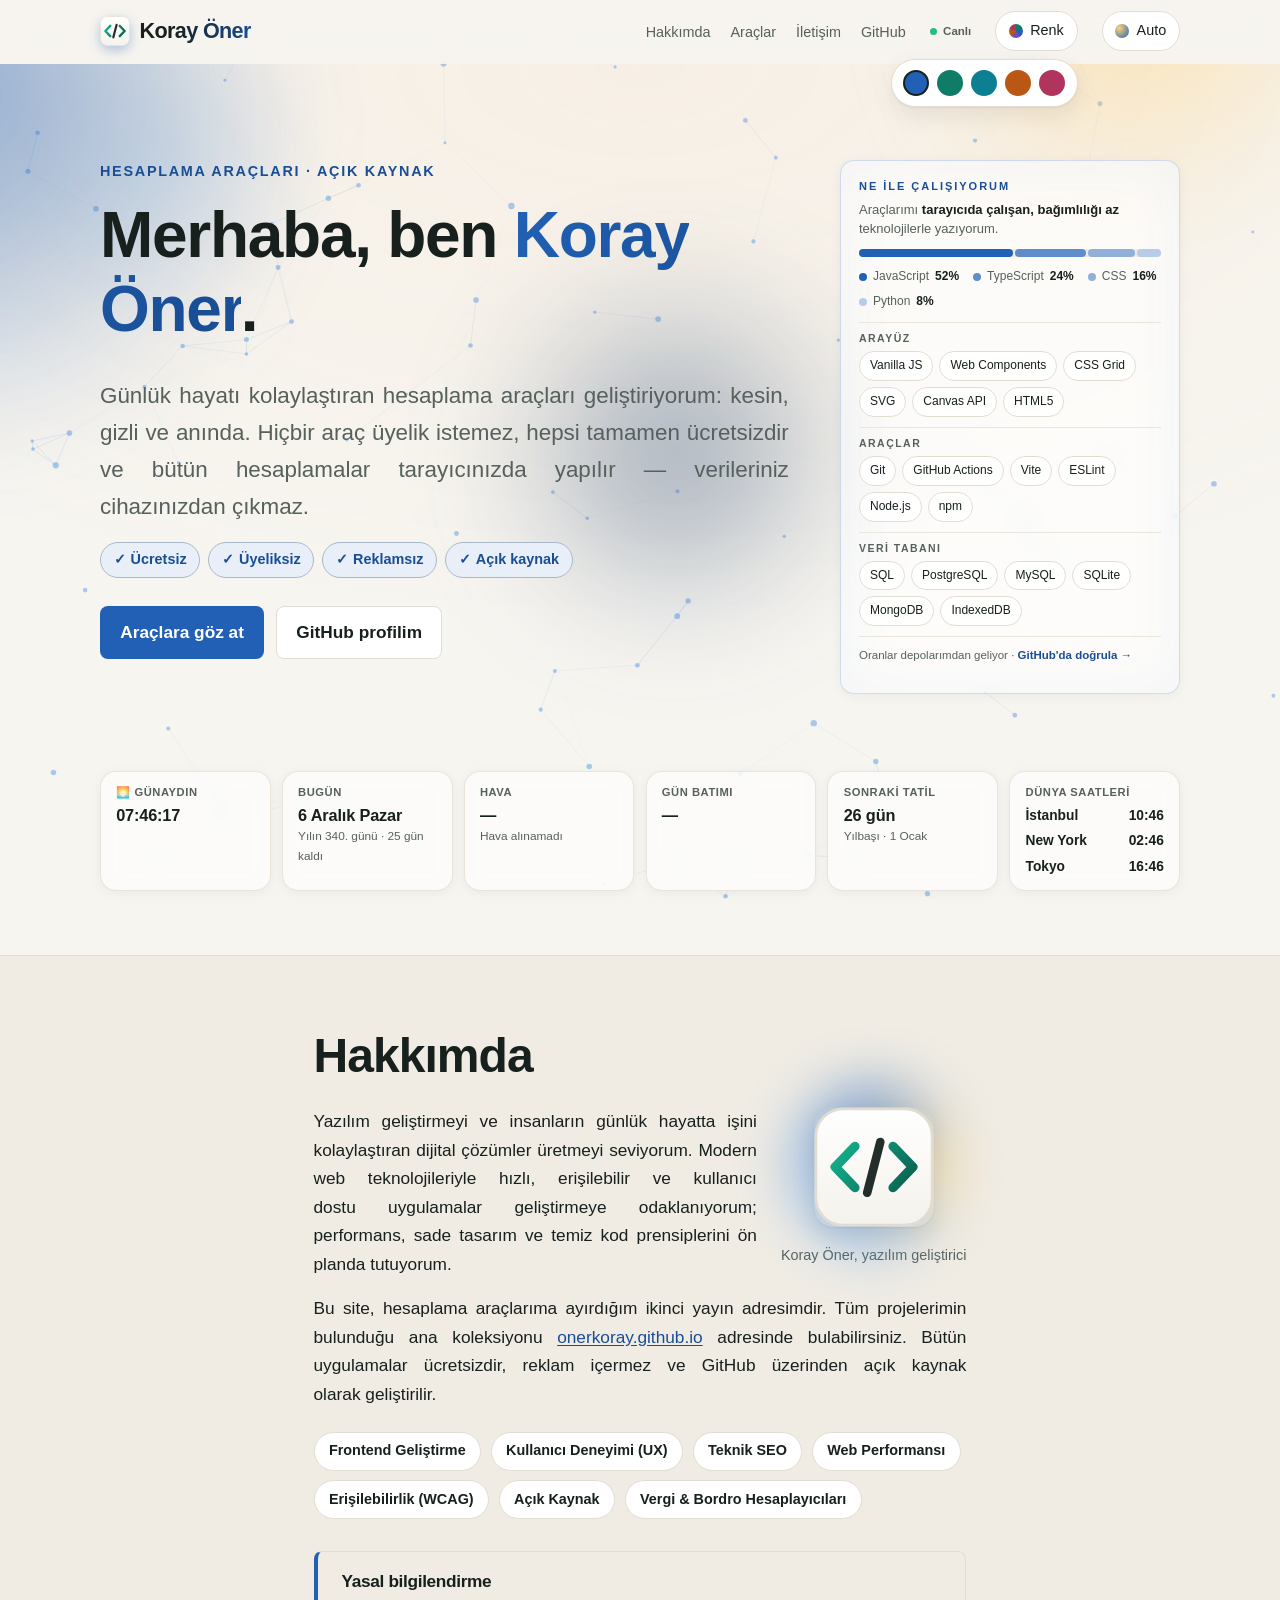
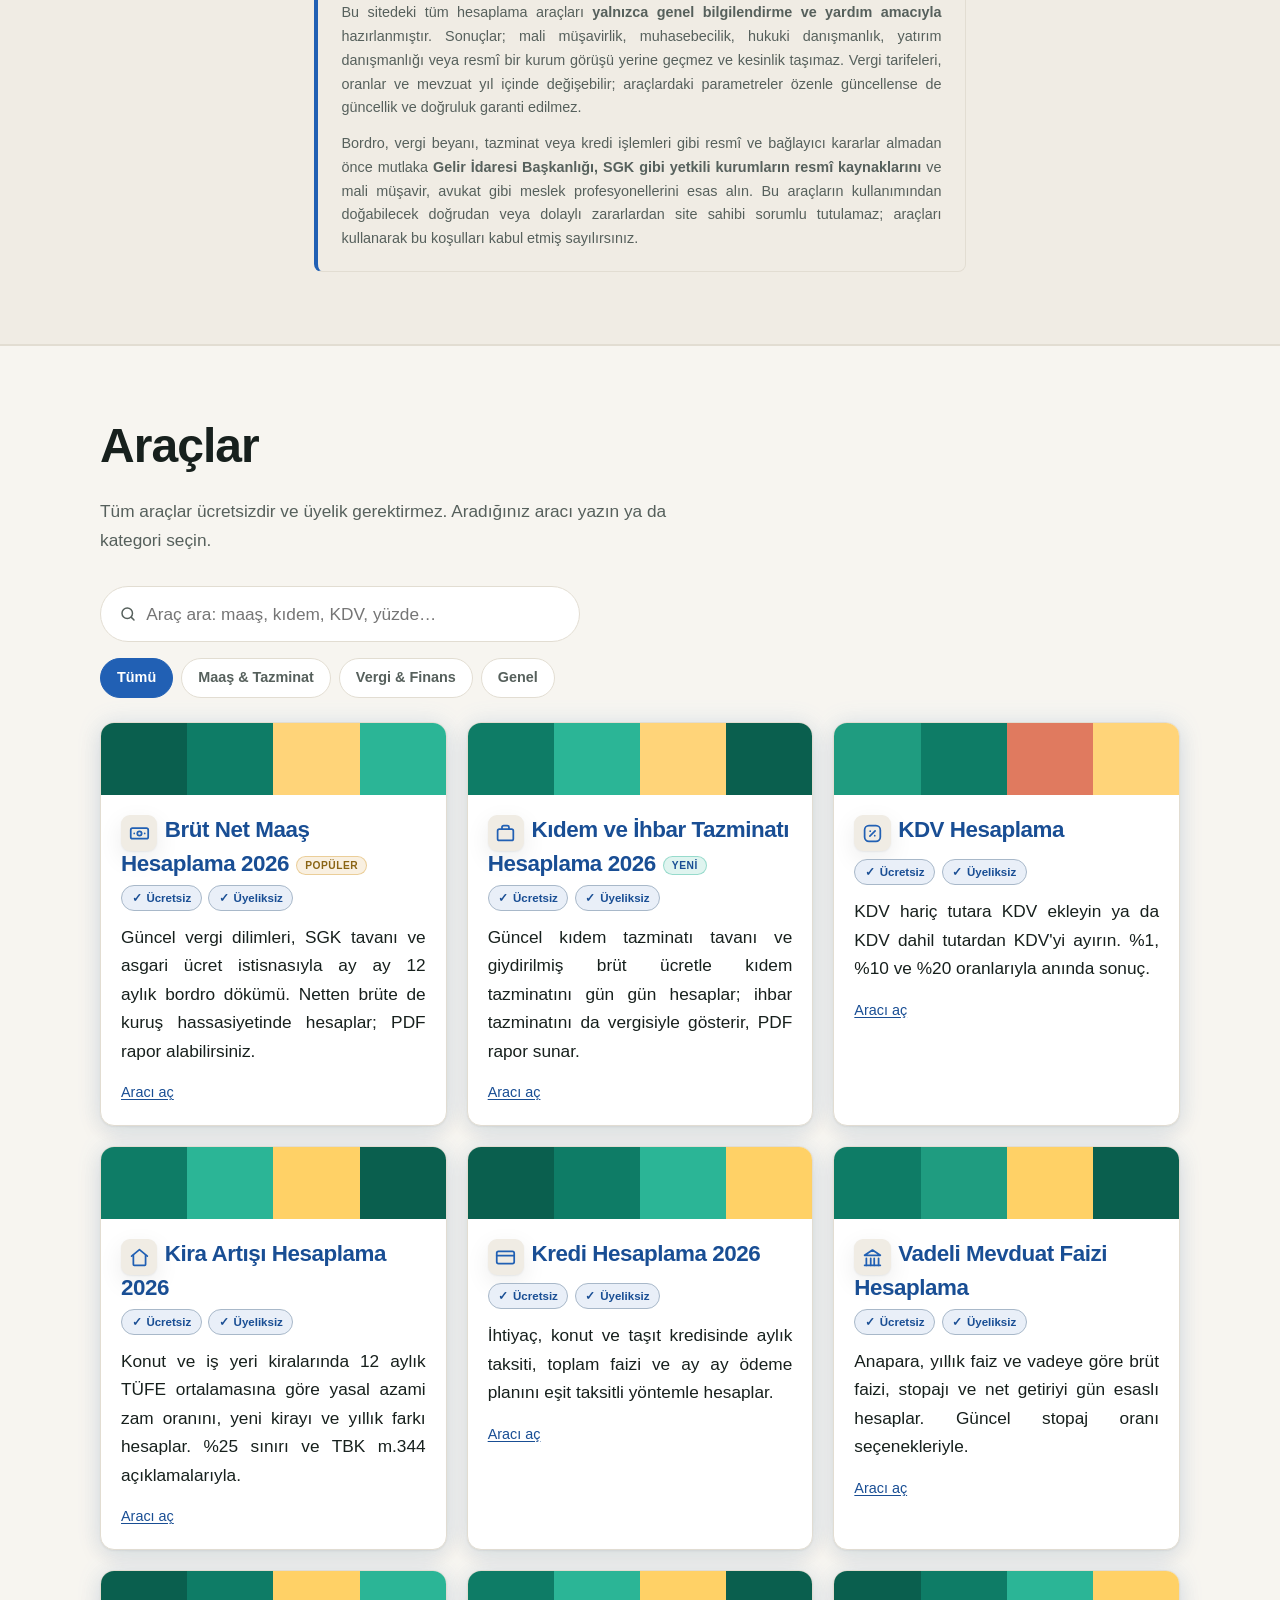
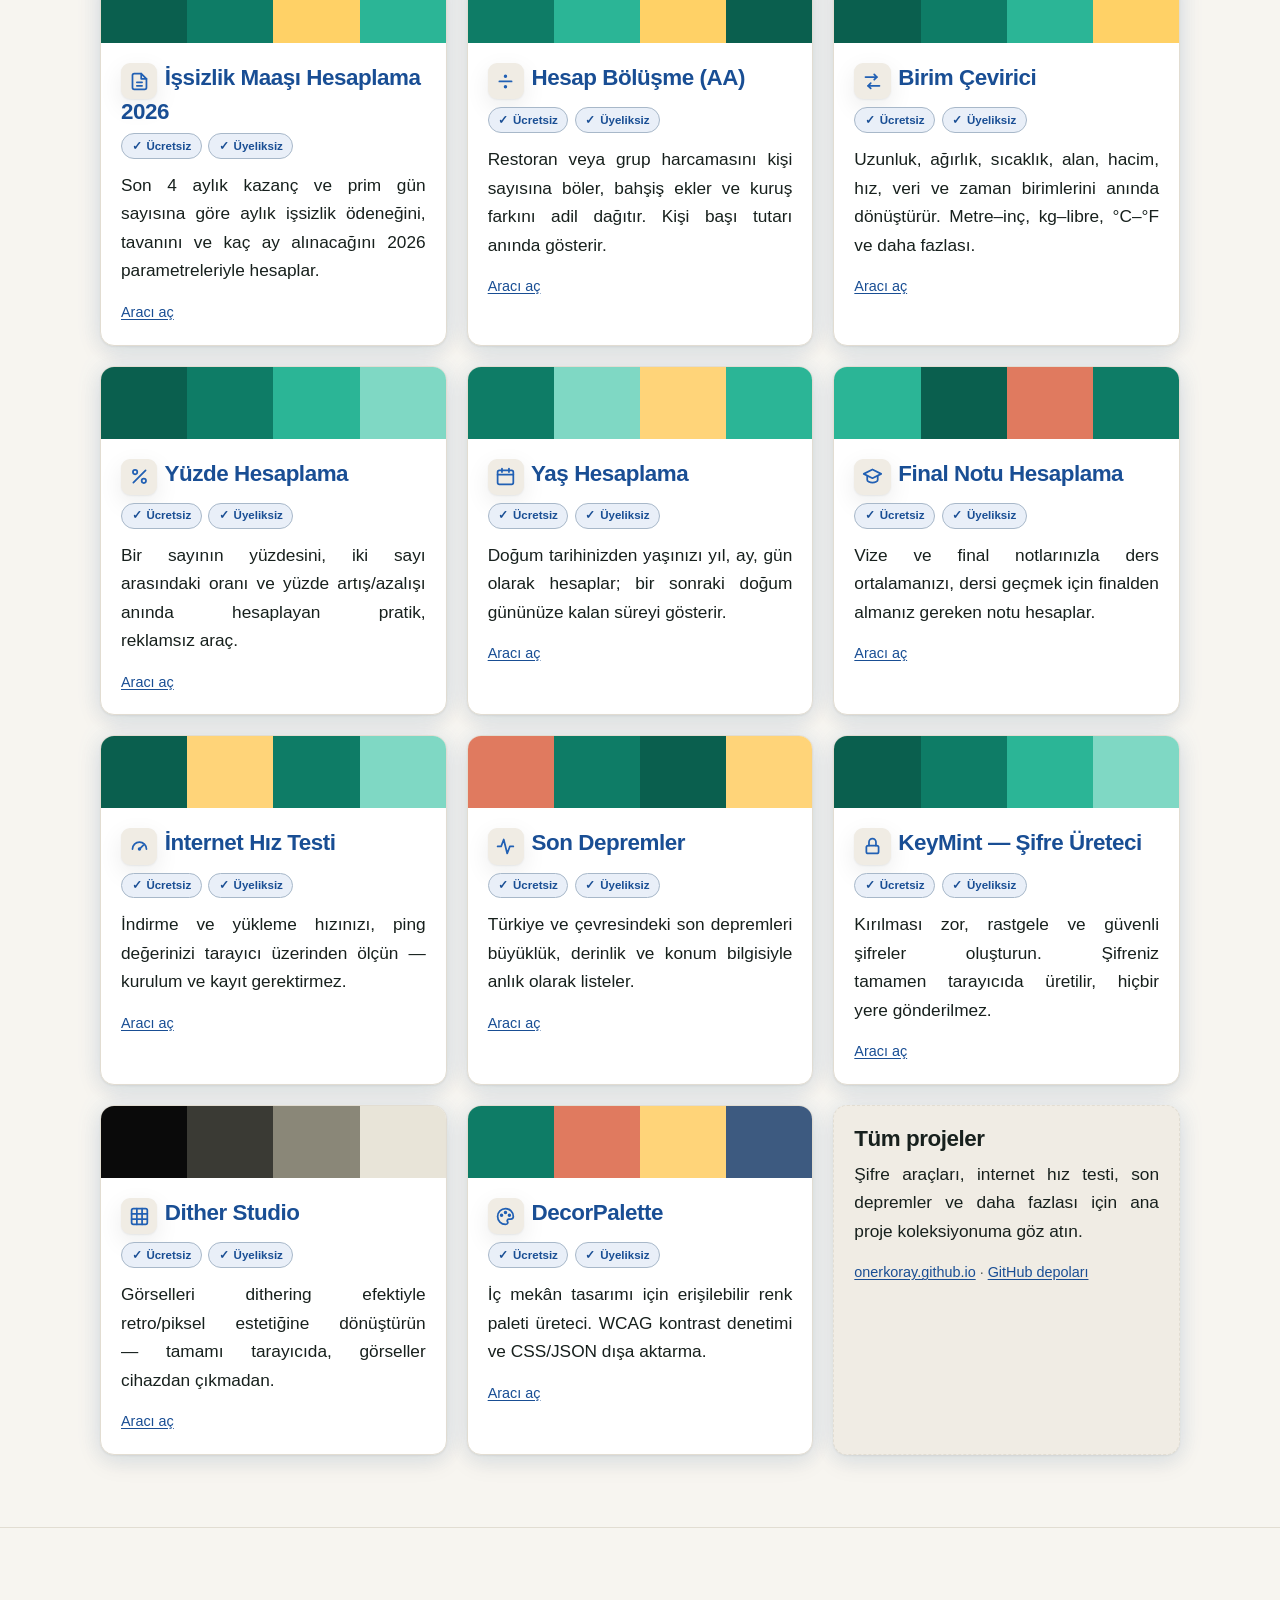
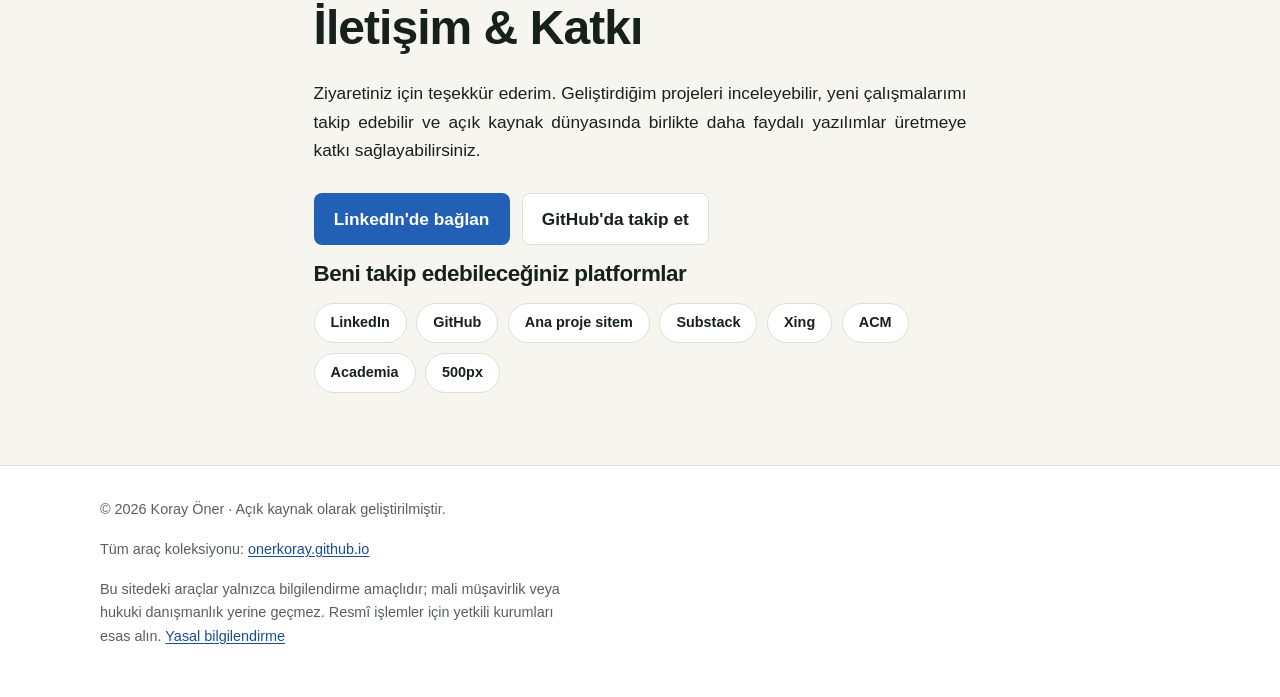
==== commit 104f6acd: "SEO konsolidasyonu: mükerrer araç kopyaları ana siteye yönlendirildi, sitemap ve yapısal veri güncel" ====
--- a/index.html
+++ b/index.html
@@ -100,7 +100,7 @@
             "item": {
               "@type": "SoftwareApplication",
               "name": "Brüt Net Maaş Hesaplama 2026",
-              "url": "https://korayoner.github.io/maas-hesaplama/",
+              "url": "https://onerkoray.github.io/maas-hesaplama/",
               "applicationCategory": "FinanceApplication",
               "operatingSystem": "Any (web browser)",
               "offers": { "@type": "Offer", "price": "0", "priceCurrency": "TRY" },
@@ -113,7 +113,7 @@
             "item": {
               "@type": "SoftwareApplication",
               "name": "Kıdem ve İhbar Tazminatı Hesaplama 2026",
-              "url": "https://korayoner.github.io/kidem-tazminati-hesaplama/",
+              "url": "https://onerkoray.github.io/kidem-tazminati-hesaplama/",
               "applicationCategory": "FinanceApplication",
               "operatingSystem": "Any (web browser)",
               "offers": { "@type": "Offer", "price": "0", "priceCurrency": "TRY" },
@@ -300,11 +300,11 @@
               <span style="background:#2bb596"></span>
             </div>
             <div class="project-body">
-              <h3><span class="logo-badge" aria-hidden="true"><svg viewBox="0 0 24 24" fill="none" stroke="currentColor" stroke-width="2" stroke-linecap="round" stroke-linejoin="round"><rect x="2" y="6" width="20" height="12" rx="2"/><circle cx="12" cy="12" r="2.5"/><path d="M6 12h.01M18 12h.01"/></svg></span> <a href="maas-hesaplama/">Brüt Net Maaş Hesaplama 2026</a></h3>
+              <h3><span class="logo-badge" aria-hidden="true"><svg viewBox="0 0 24 24" fill="none" stroke="currentColor" stroke-width="2" stroke-linecap="round" stroke-linejoin="round"><rect x="2" y="6" width="20" height="12" rx="2"/><circle cx="12" cy="12" r="2.5"/><path d="M6 12h.01M18 12h.01"/></svg></span> <a href="https://onerkoray.github.io/maas-hesaplama/">Brüt Net Maaş Hesaplama 2026</a></h3>
               <p class="card-badges" aria-hidden="true"><span>Ücretsiz</span><span>Üyeliksiz</span></p>
               <p>Güncel vergi dilimleri, SGK tavanı ve asgari ücret istisnasıyla ay ay 12 aylık bordro
               dökümü. Netten brüte de kuruş hassasiyetinde hesaplar; PDF rapor alabilirsiniz.</p>
-              <p class="project-links"><a href="maas-hesaplama/">Aracı aç</a></p>
+              <p class="project-links"><a href="https://onerkoray.github.io/maas-hesaplama/">Aracı aç</a></p>
             </div>
           </li>
           <li class="project-card reveal" data-cat="maas" data-tags="kıdem ihbar tazminat tavan işten çıkış istifa fesih">
@@ -315,11 +315,11 @@
               <span style="background:#0a5f4e"></span>
             </div>
             <div class="project-body">
-              <h3><span class="logo-badge" aria-hidden="true"><svg viewBox="0 0 24 24" fill="none" stroke="currentColor" stroke-width="2" stroke-linecap="round" stroke-linejoin="round"><rect x="3" y="7" width="18" height="13" rx="2"/><path d="M8 7V5a2 2 0 0 1 2-2h4a2 2 0 0 1 2 2v2"/></svg></span> <a href="kidem-tazminati-hesaplama/">Kıdem ve İhbar Tazminatı Hesaplama 2026</a></h3>
+              <h3><span class="logo-badge" aria-hidden="true"><svg viewBox="0 0 24 24" fill="none" stroke="currentColor" stroke-width="2" stroke-linecap="round" stroke-linejoin="round"><rect x="3" y="7" width="18" height="13" rx="2"/><path d="M8 7V5a2 2 0 0 1 2-2h4a2 2 0 0 1 2 2v2"/></svg></span> <a href="https://onerkoray.github.io/kidem-tazminati-hesaplama/">Kıdem ve İhbar Tazminatı Hesaplama 2026</a></h3>
               <p class="card-badges" aria-hidden="true"><span>Ücretsiz</span><span>Üyeliksiz</span></p>
               <p>Güncel kıdem tazminatı tavanı ve giydirilmiş brüt ücretle kıdem tazminatını gün gün
               hesaplar; ihbar tazminatını da vergisiyle gösterir, PDF rapor sunar.</p>
-              <p class="project-links"><a href="kidem-tazminati-hesaplama/">Aracı aç</a></p>
+              <p class="project-links"><a href="https://onerkoray.github.io/kidem-tazminati-hesaplama/">Aracı aç</a></p>
             </div>
           </li>
           <li class="project-card reveal" data-cat="vergi" data-tags="kdv katma değer vergisi dahil hariç fatura">
--- a/live.css
+++ b/live.css
@@ -137,7 +137,7 @@
   .tech-panel { width: 100%; max-width: 420px; margin-inline: auto; }
 }
 
-.tech-panel{width:100%;height:auto;align-self:start;padding:16px 18px 12px;box-sizing:border-box;display:flex;flex-direction:column;gap:10px;
+.tech-panel{width:100%;height:100%;align-self:stretch;padding:16px 18px 12px;box-sizing:border-box;display:flex;flex-direction:column;gap:10px;
   background: color-mix(in srgb, var(--surface) 68%, transparent);
   -webkit-backdrop-filter: blur(10px); backdrop-filter: blur(10px);
   border: 1px solid color-mix(in srgb, var(--brand) 20%, transparent);
@@ -209,3 +209,6 @@
   .tech-tags li{animation:none}
   .tech-panel :focus-visible,.lang-bar span:focus-visible{animation:none}
 }
+
+/* Canlı bar: iki sütunun altında tam genişlik — panel ile simetrik */
+.hero-inner > .live-bar{grid-column:1 / -1}
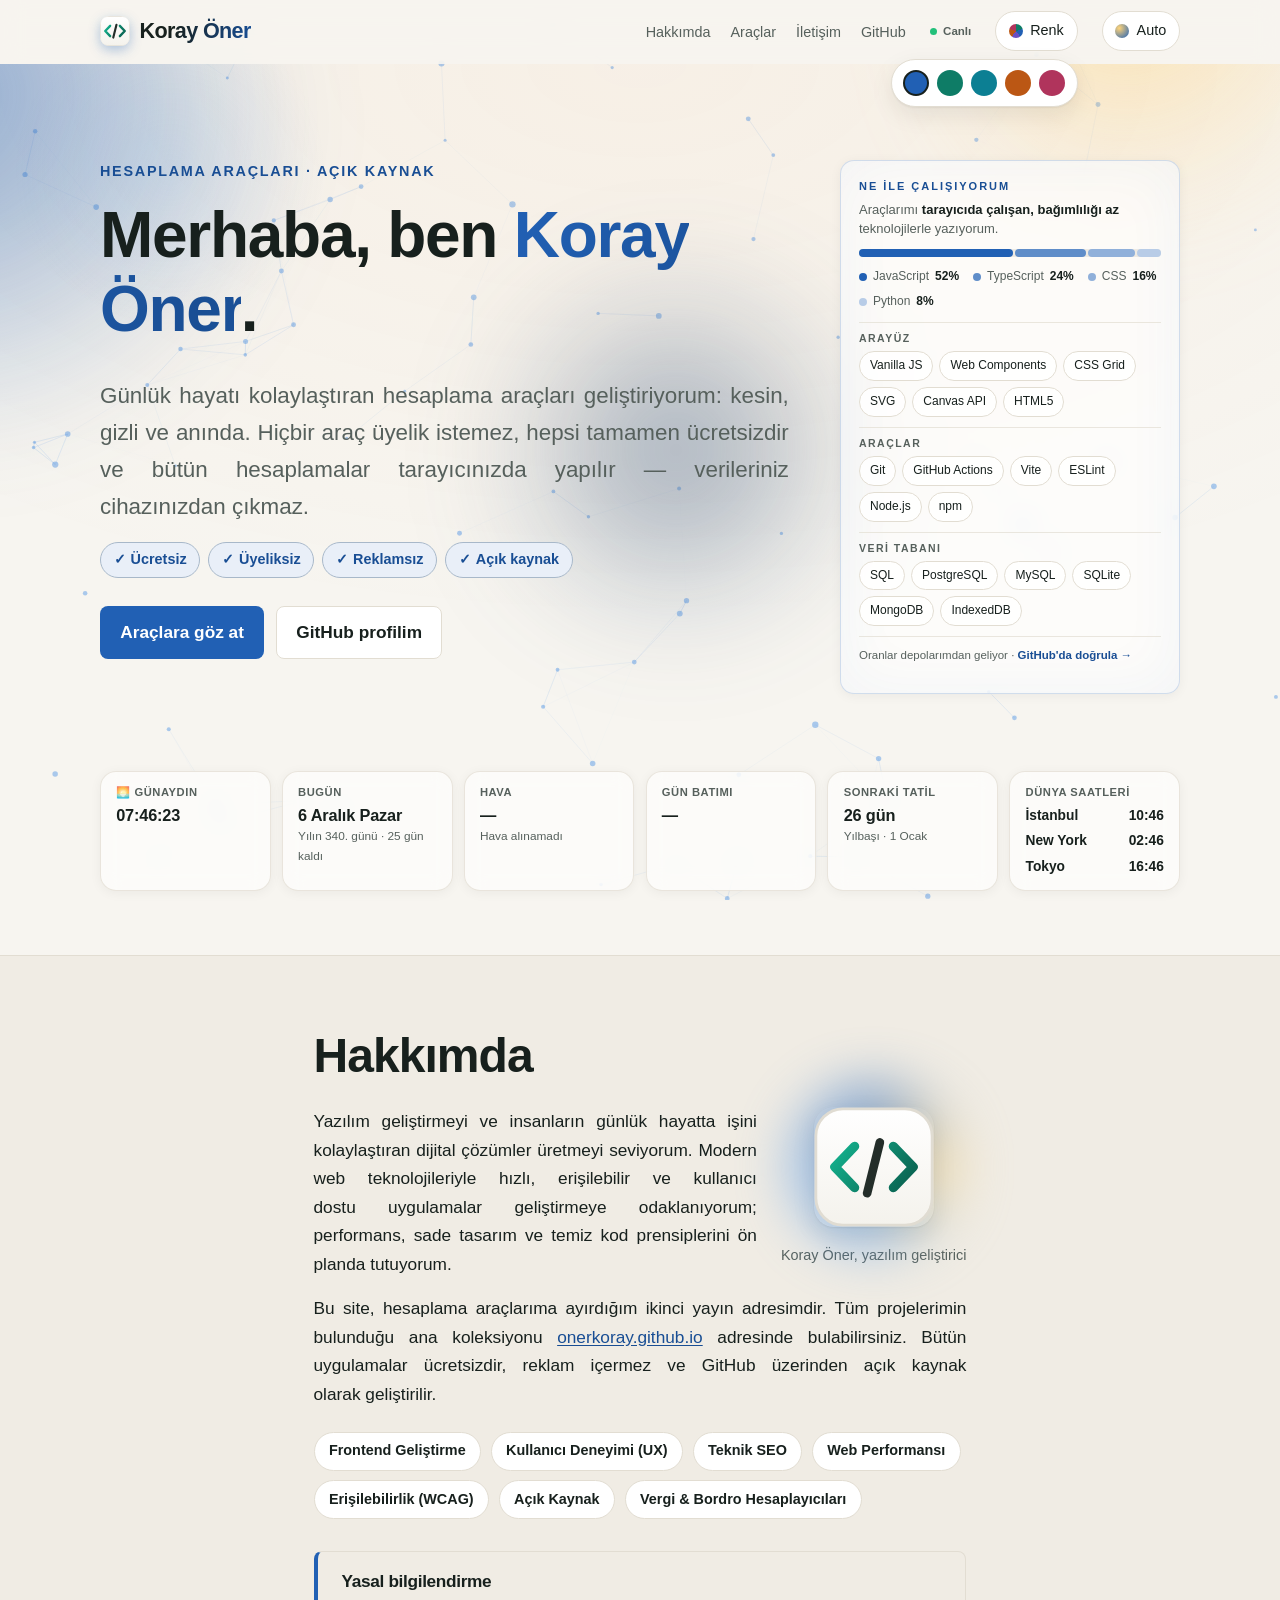
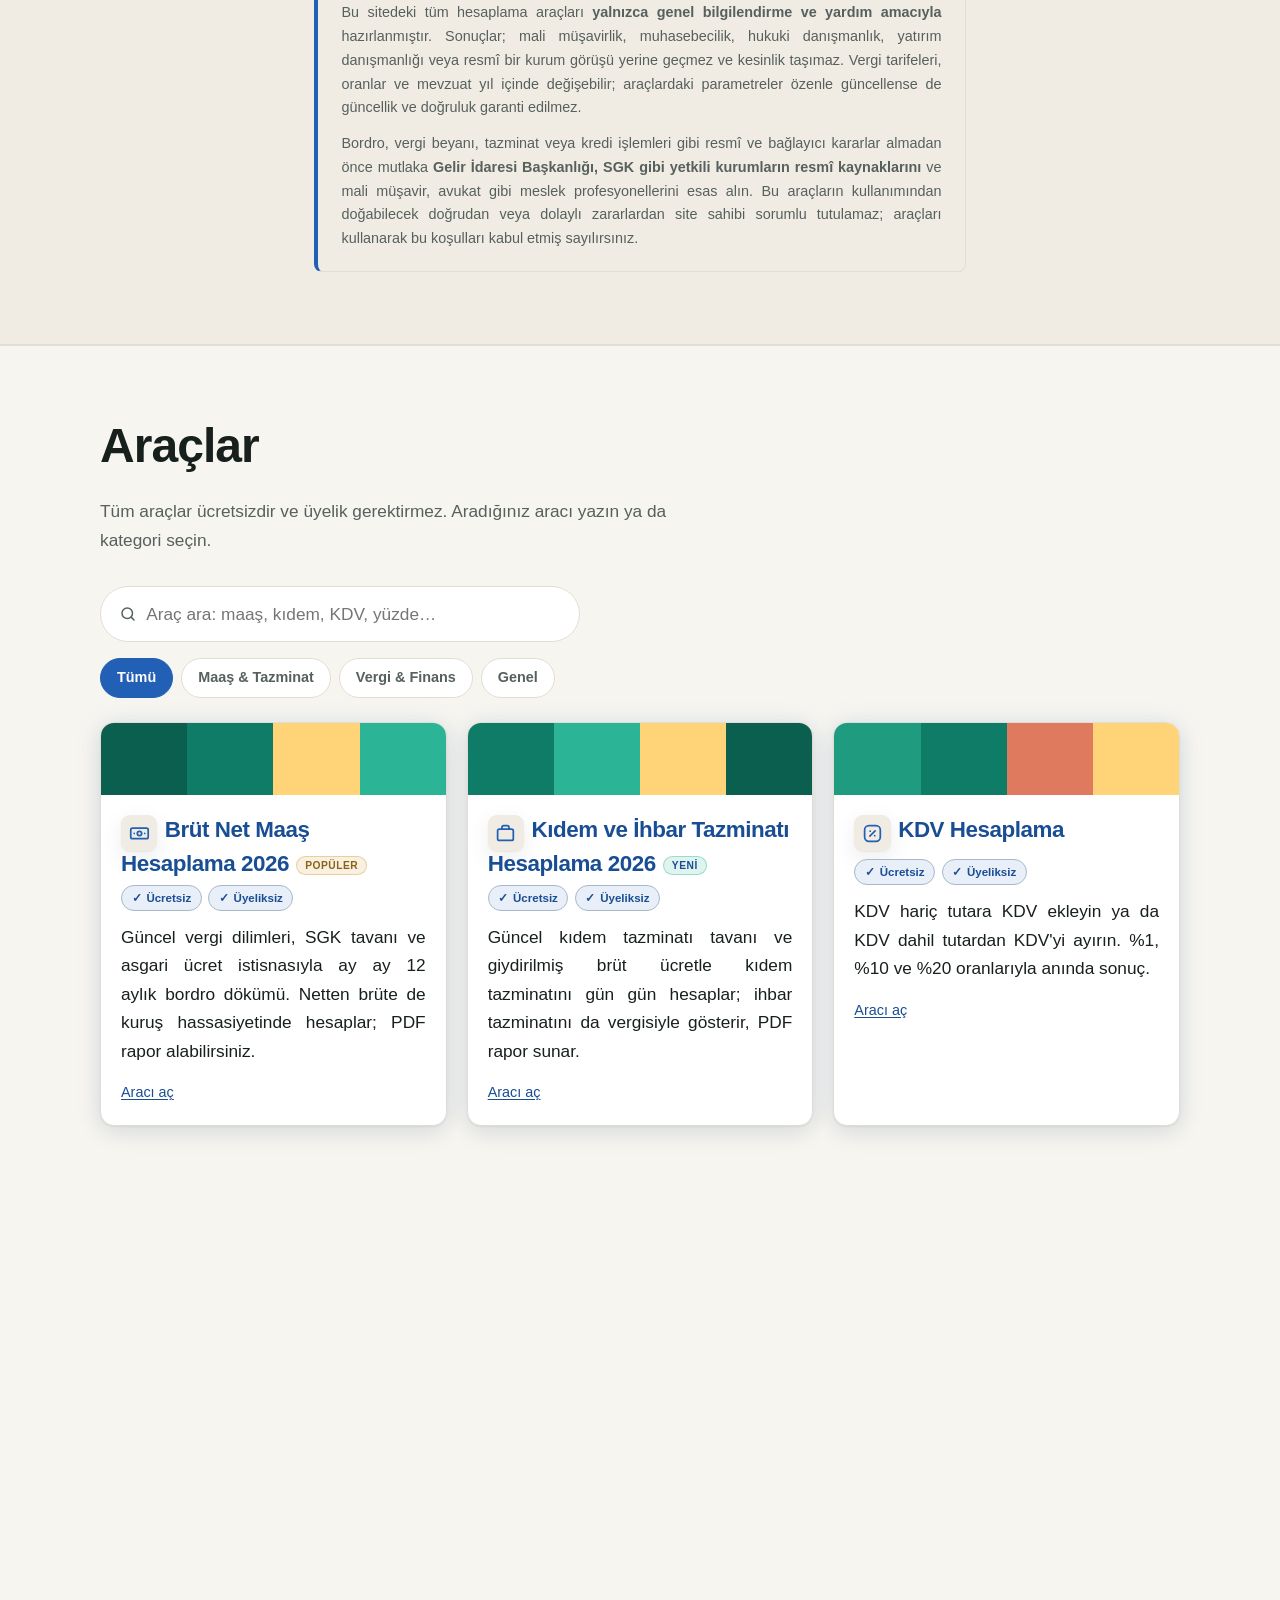
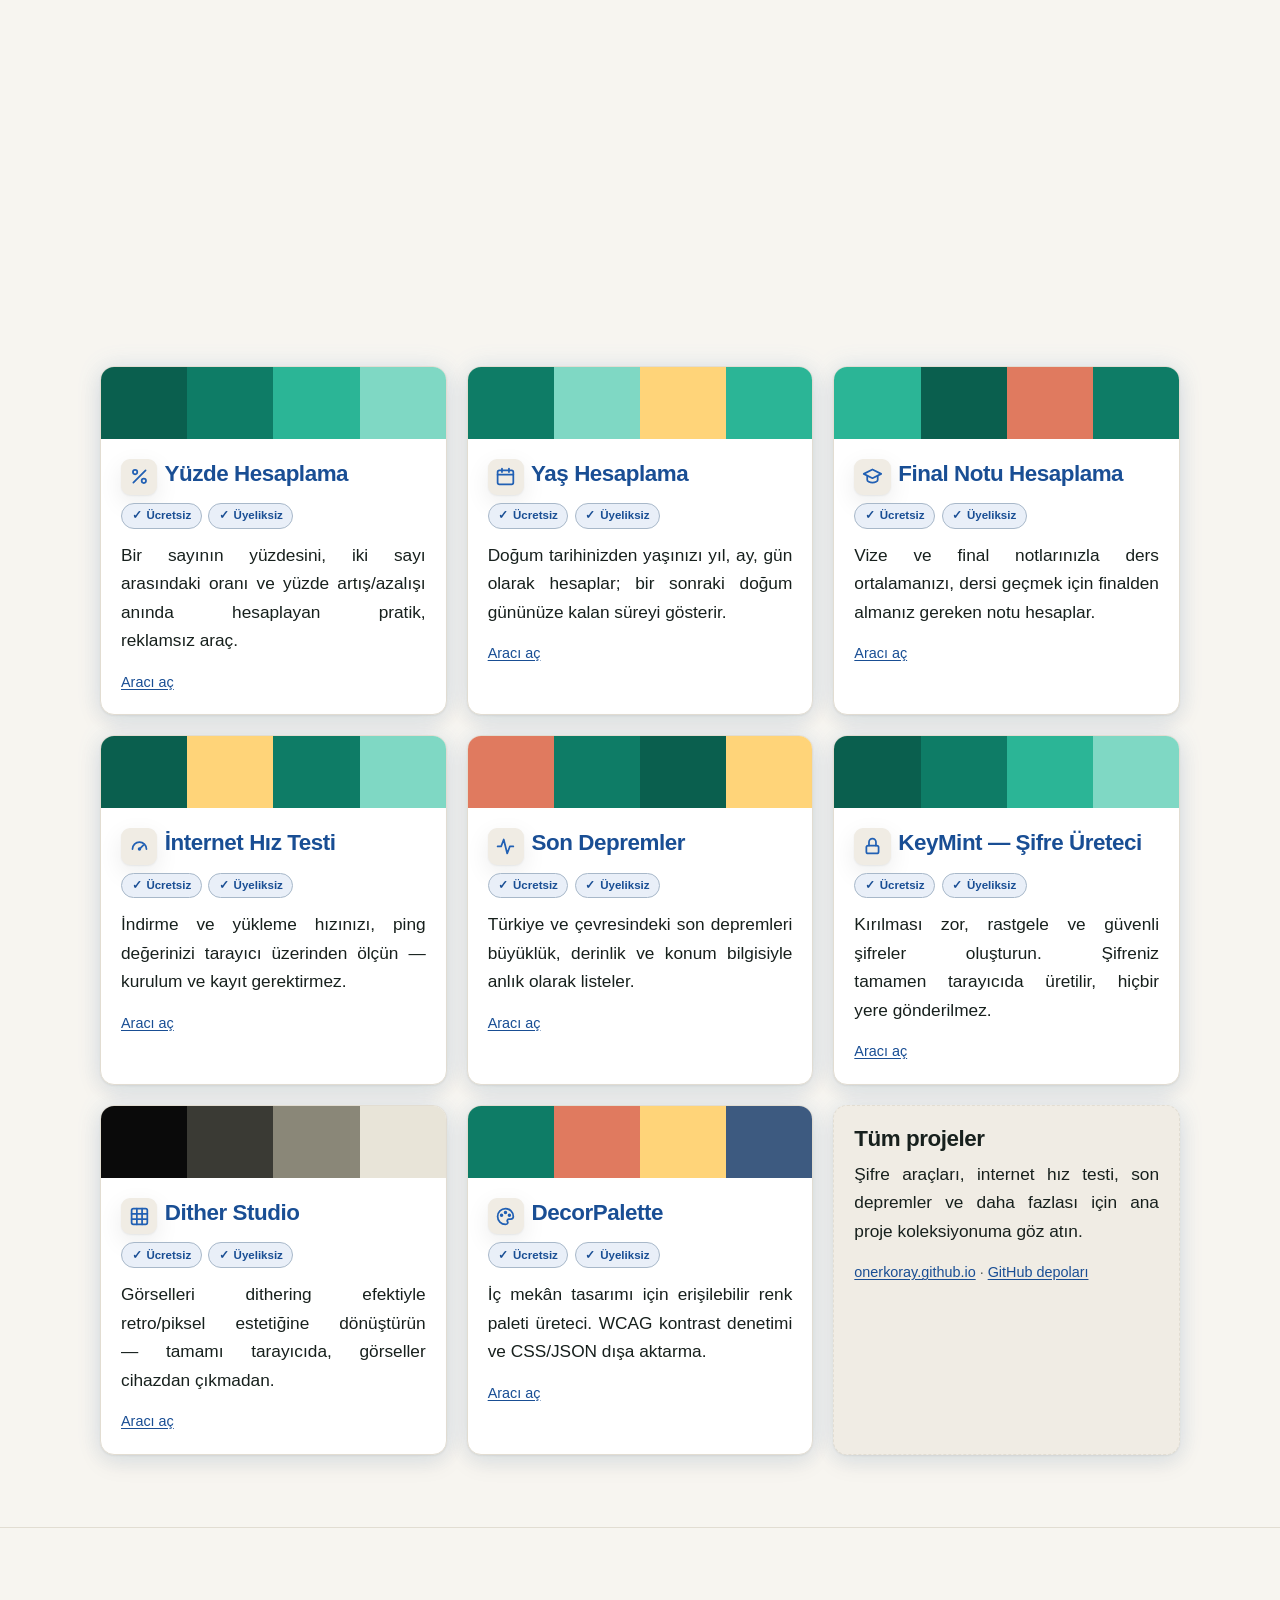
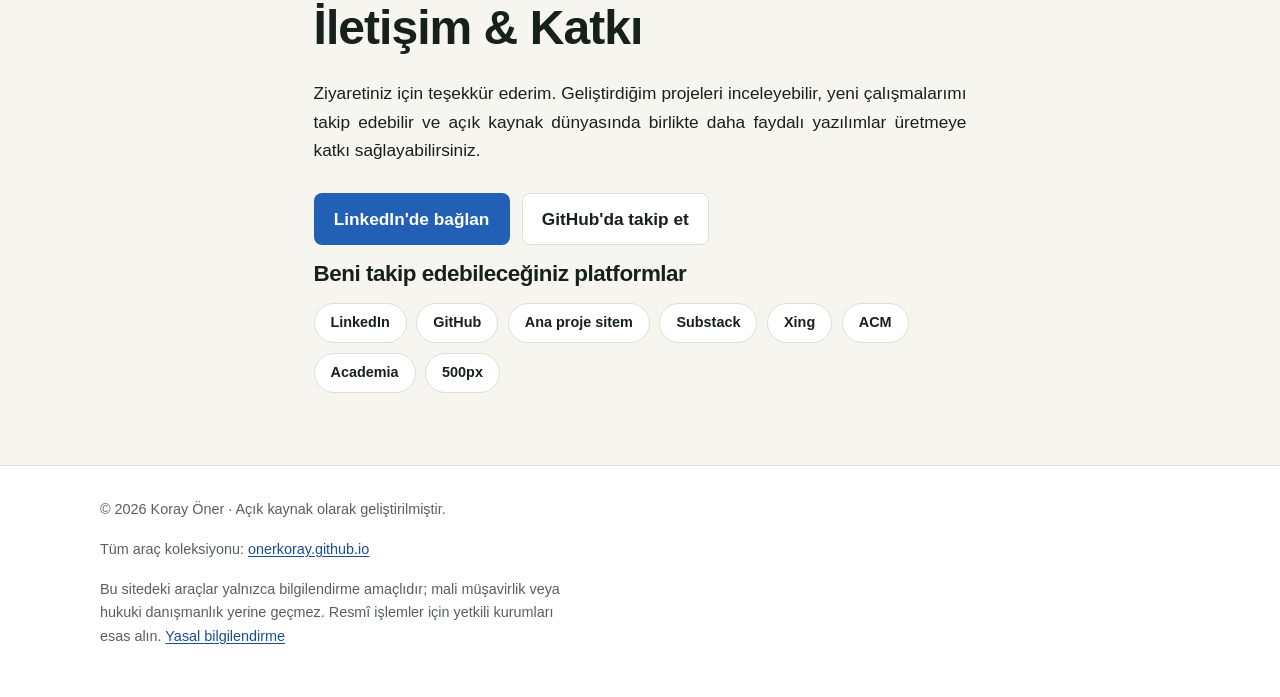
==== commit 50d73f0c: "Ana sitedeki atom feed'e alternate link" ====
--- a/index.html
+++ b/index.html
@@ -24,6 +24,7 @@
   <link rel="icon" href="favicon.ico?v=2" sizes="32x32">
   <link rel="icon" href="favicon.svg?v=2" type="image/svg+xml">
   <link rel="apple-touch-icon" href="apple-touch-icon.png?v=2">
+  <link rel="alternate" type="application/atom+xml" title="Koray Öner — Yeni Araçlar" href="https://onerkoray.github.io/atom.xml">
 
   <meta property="og:type" content="profile">
   <meta property="og:site_name" content="Koray Öner">
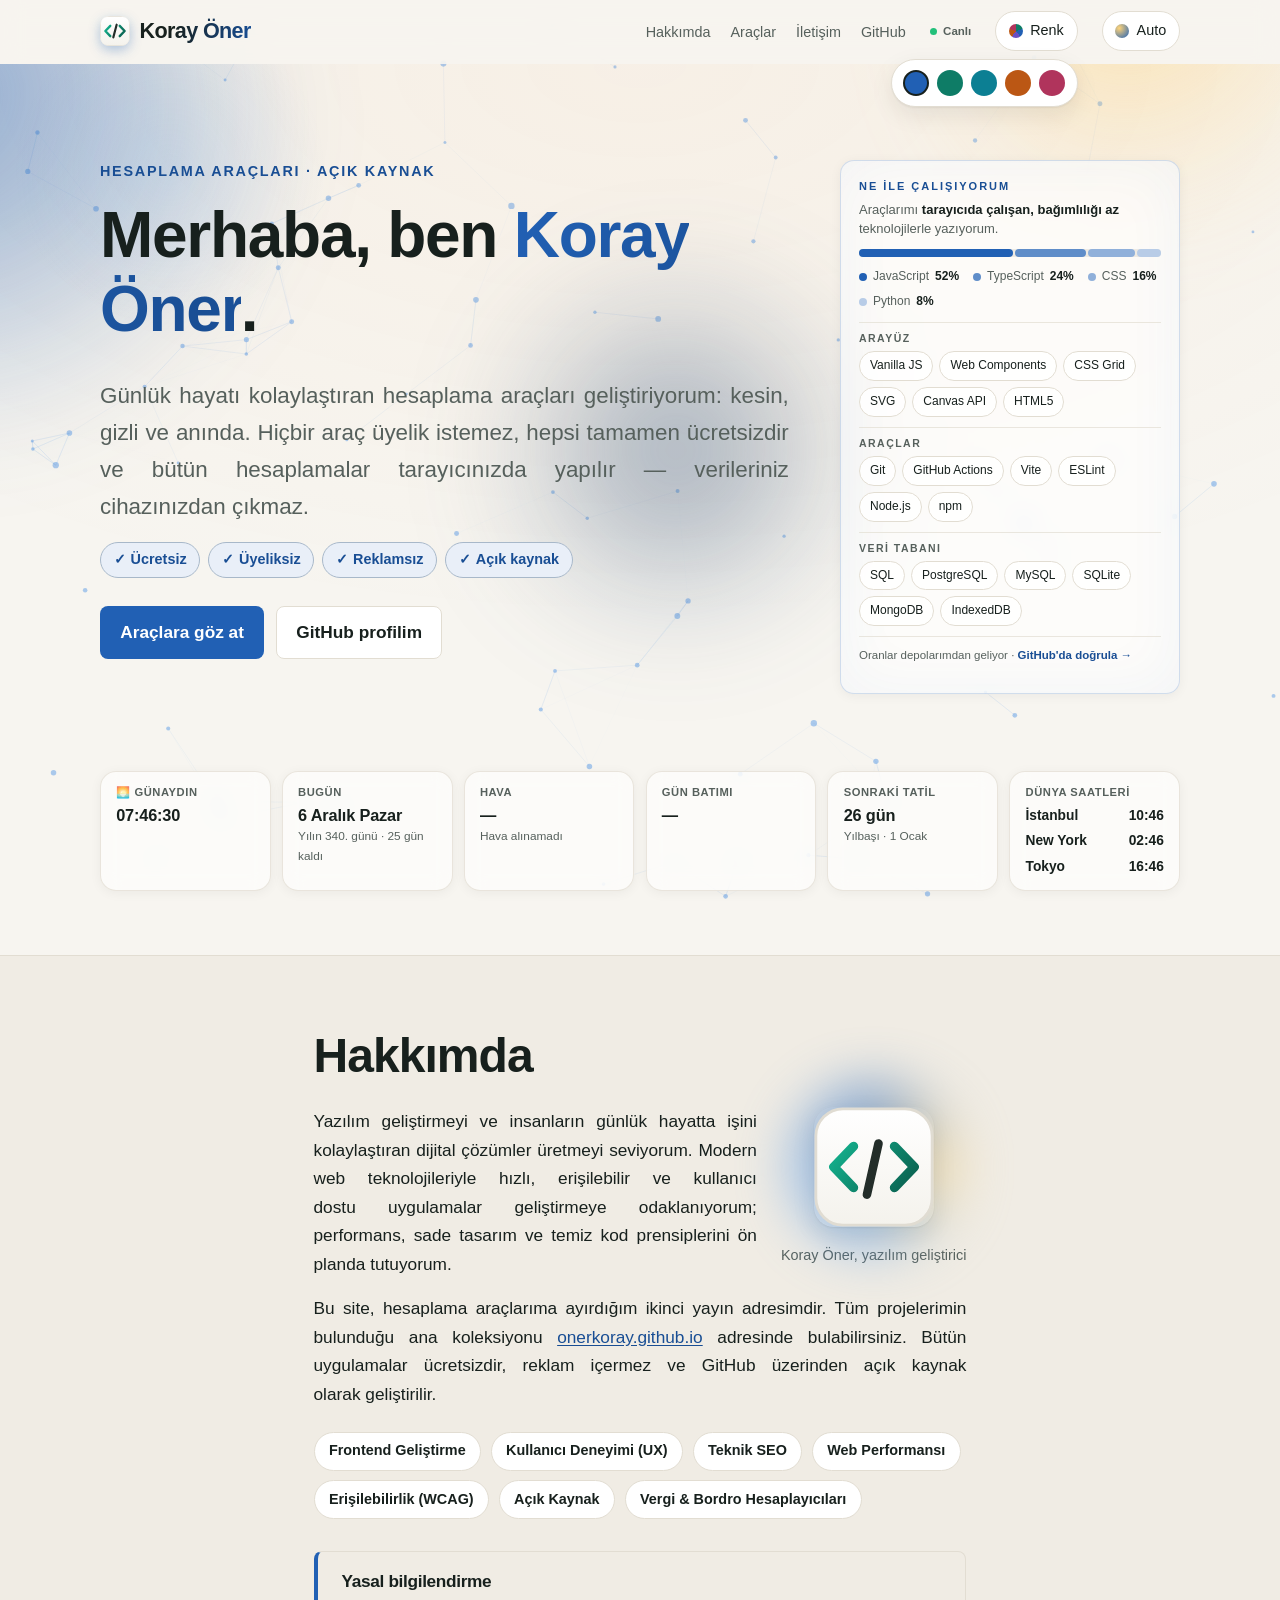
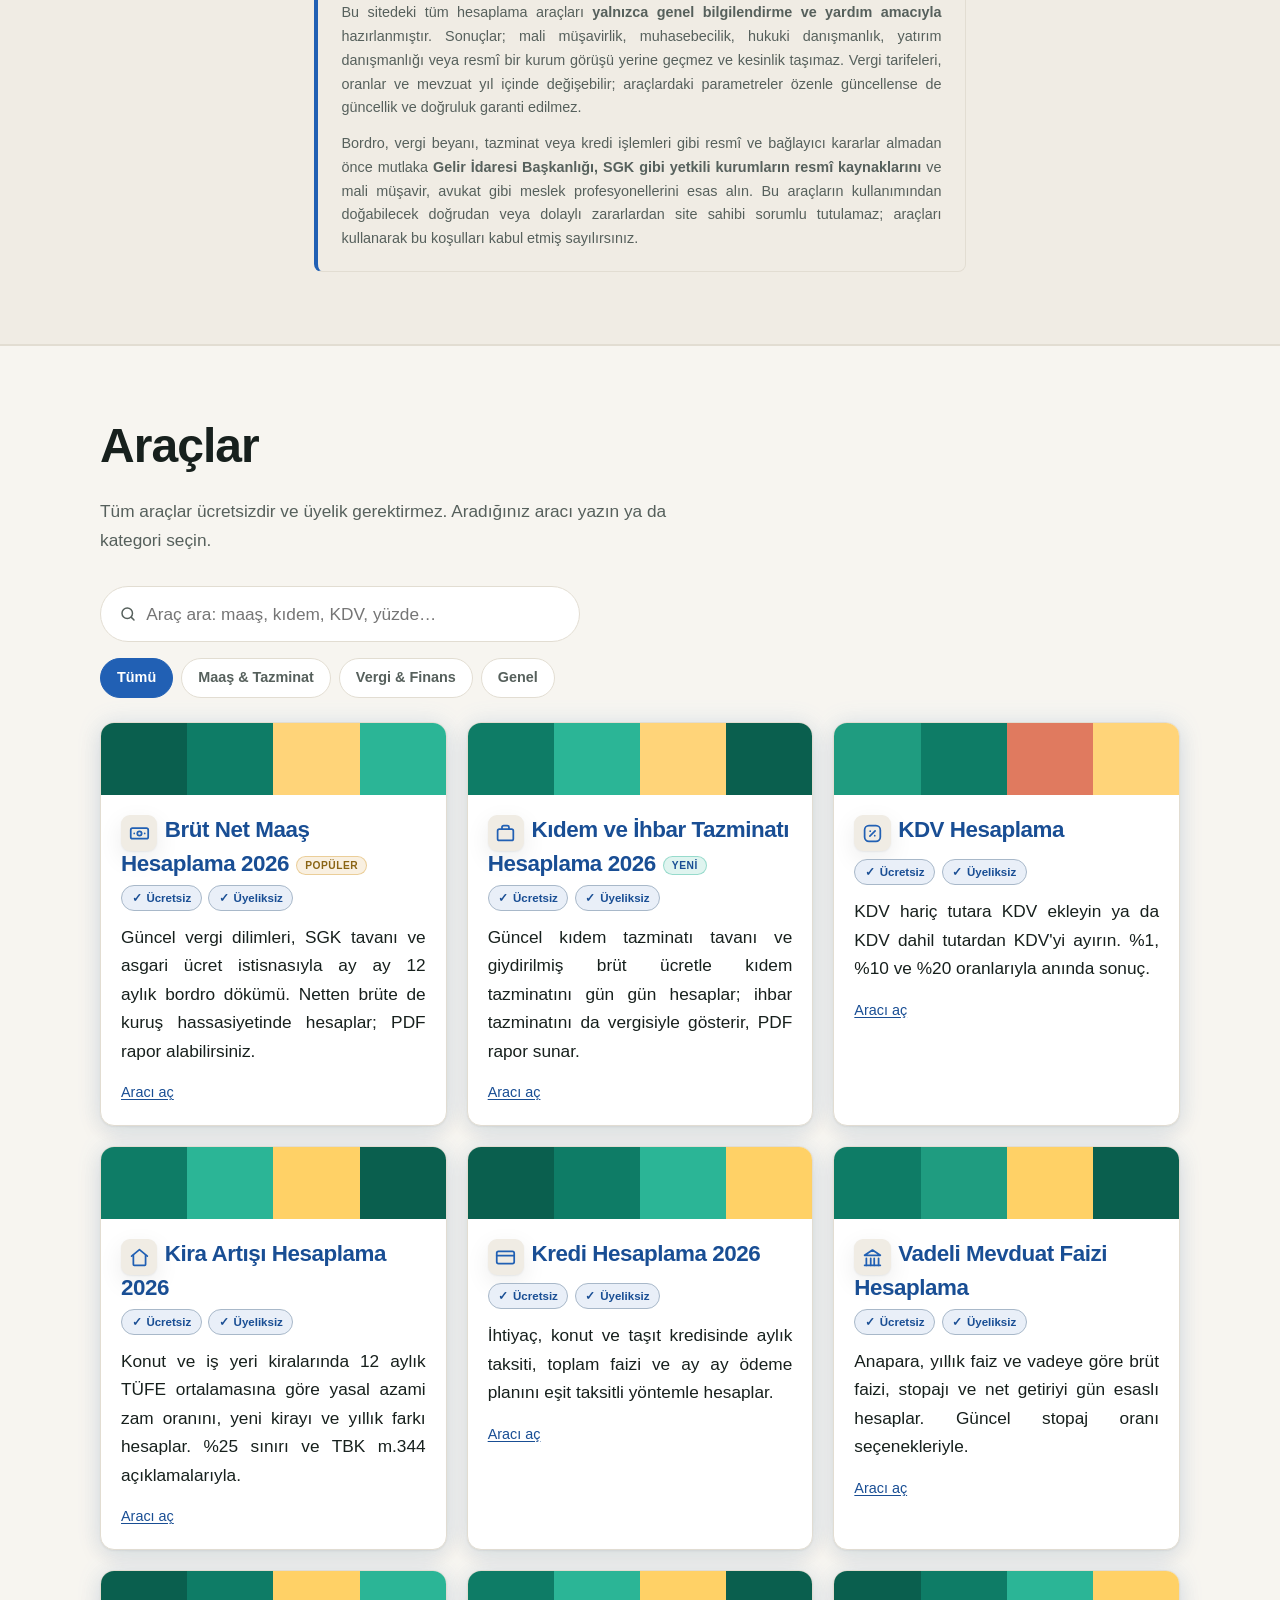
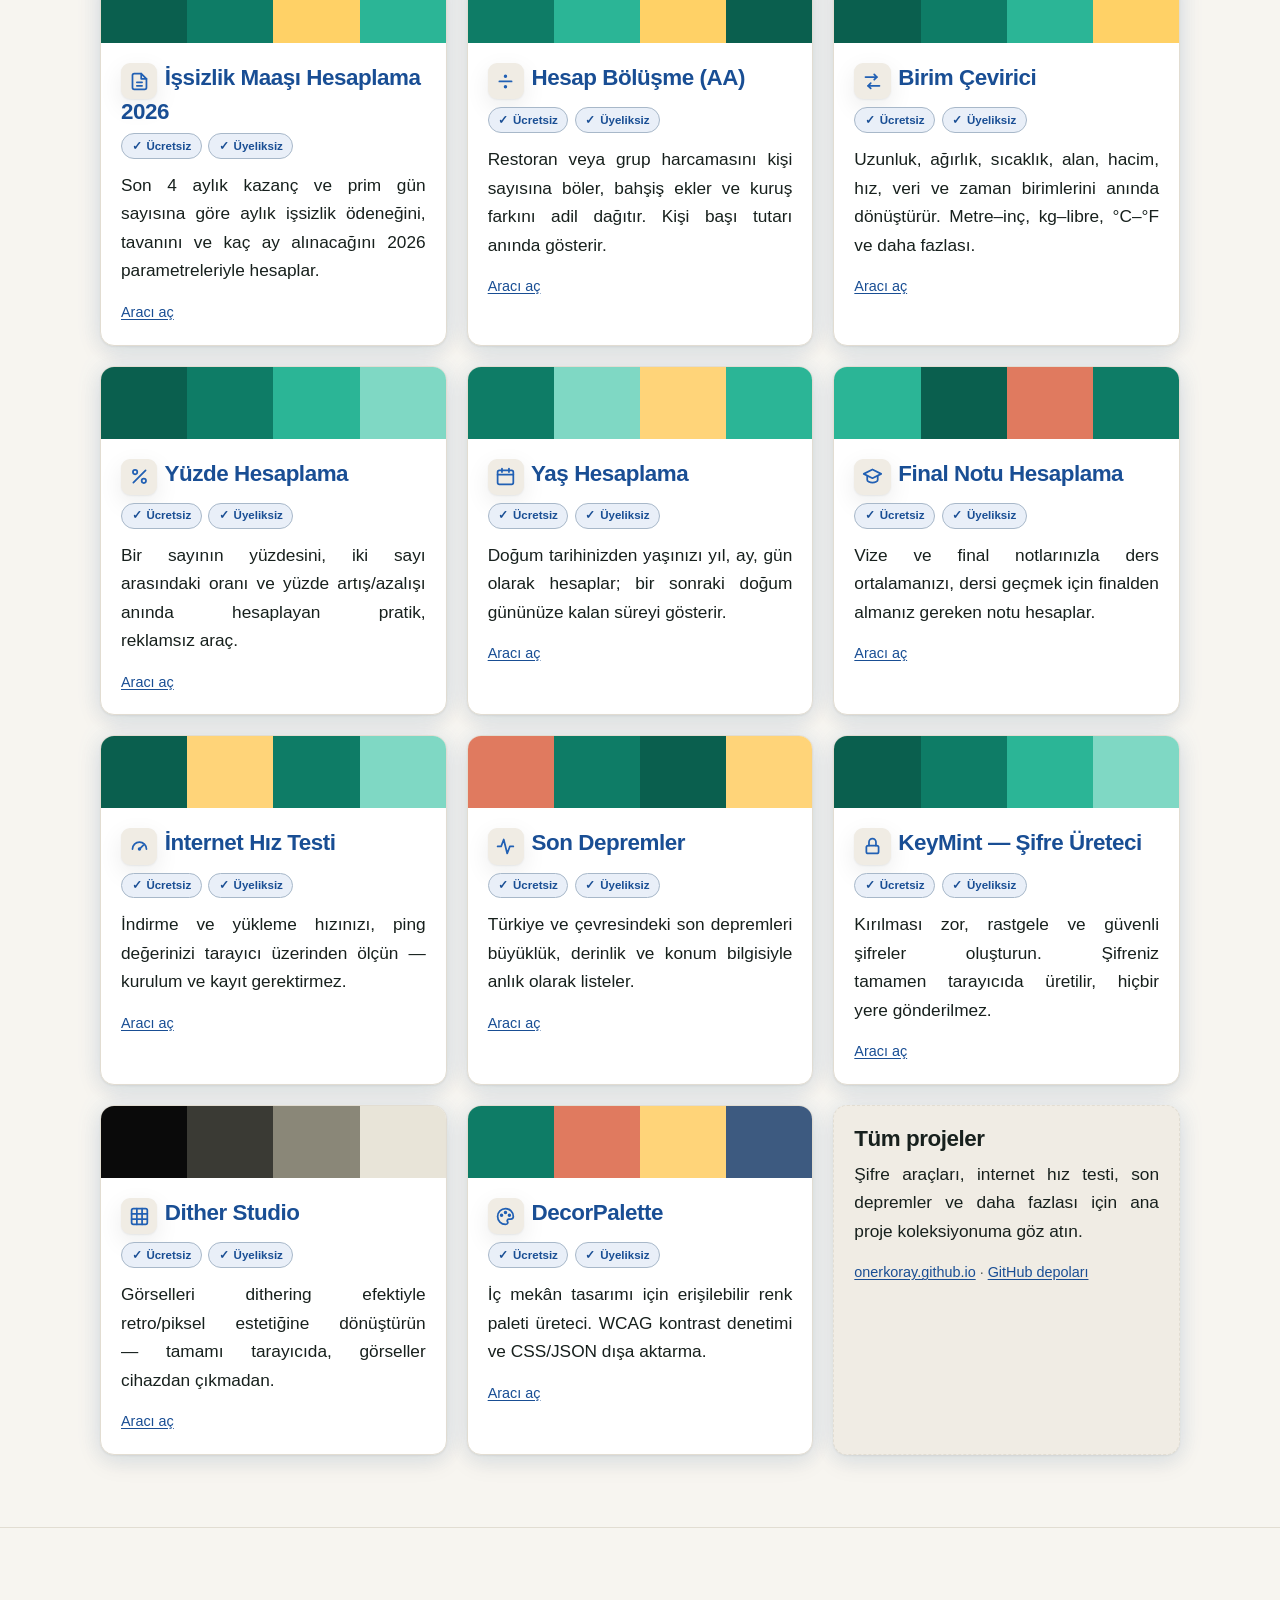
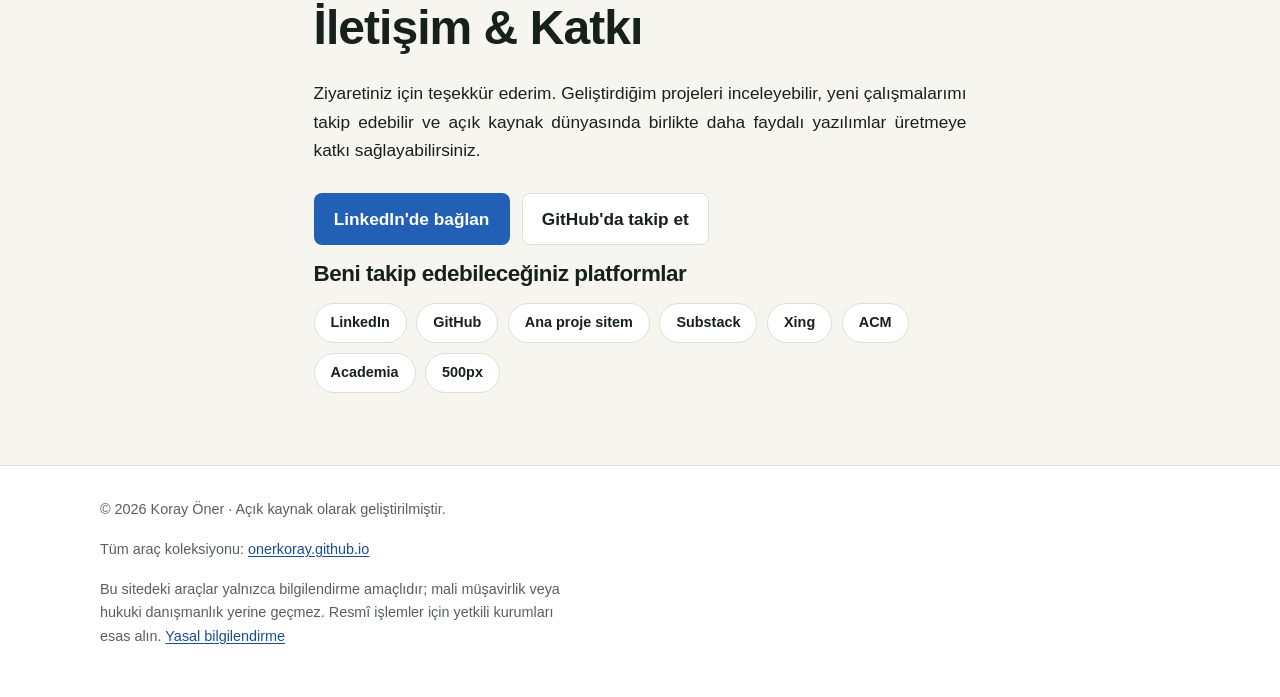
==== commit 15d48a0a: "sameAs listesine Medium profili eklendi" ====
--- a/index.html
+++ b/index.html
@@ -82,6 +82,7 @@
           "https://github.com/onerkoray",
           "https://www.linkedin.com/in/korayoner/",
           "https://korayoner.substack.com/",
+          "https://onerkoray.medium.com/",
           "https://substack.com/@korayoner",
           "https://www.xing.com/profile/Koray_Oener015108",
           "https://dl.acm.org/profile/81100070426",
